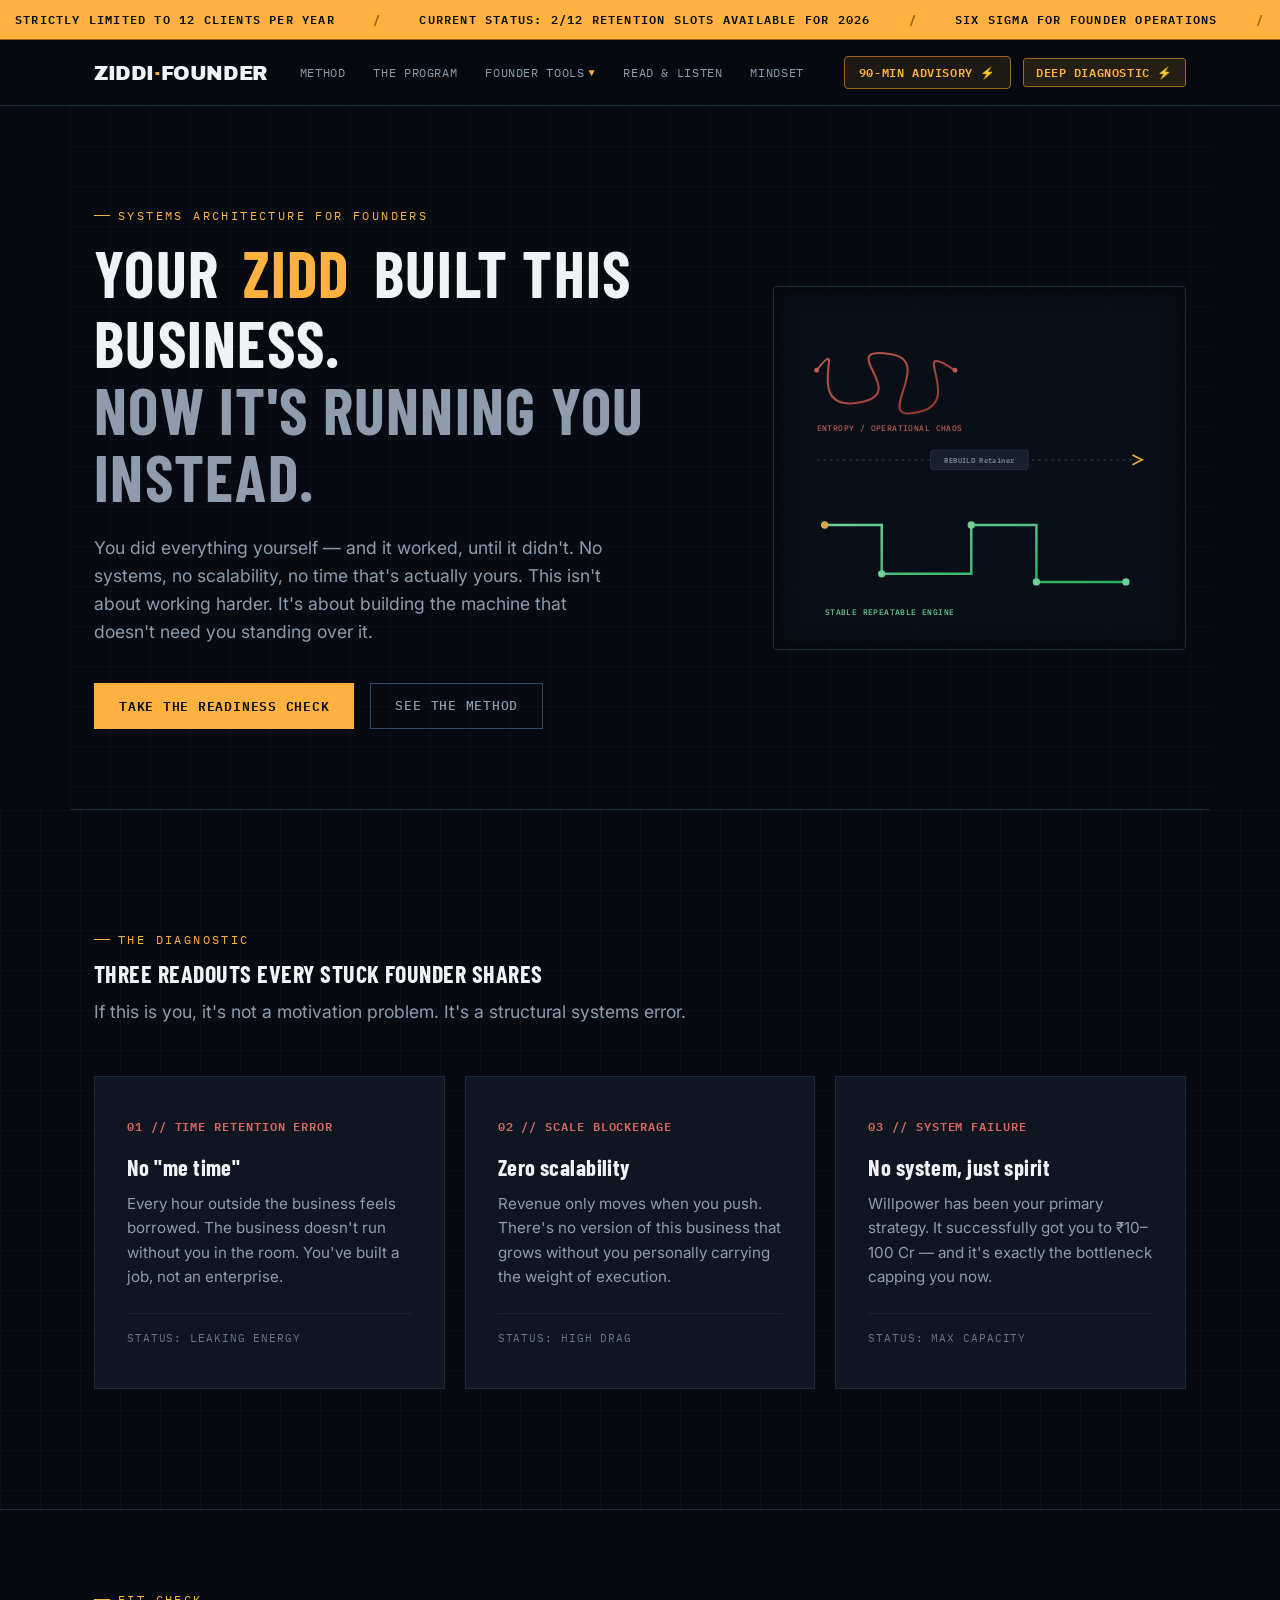
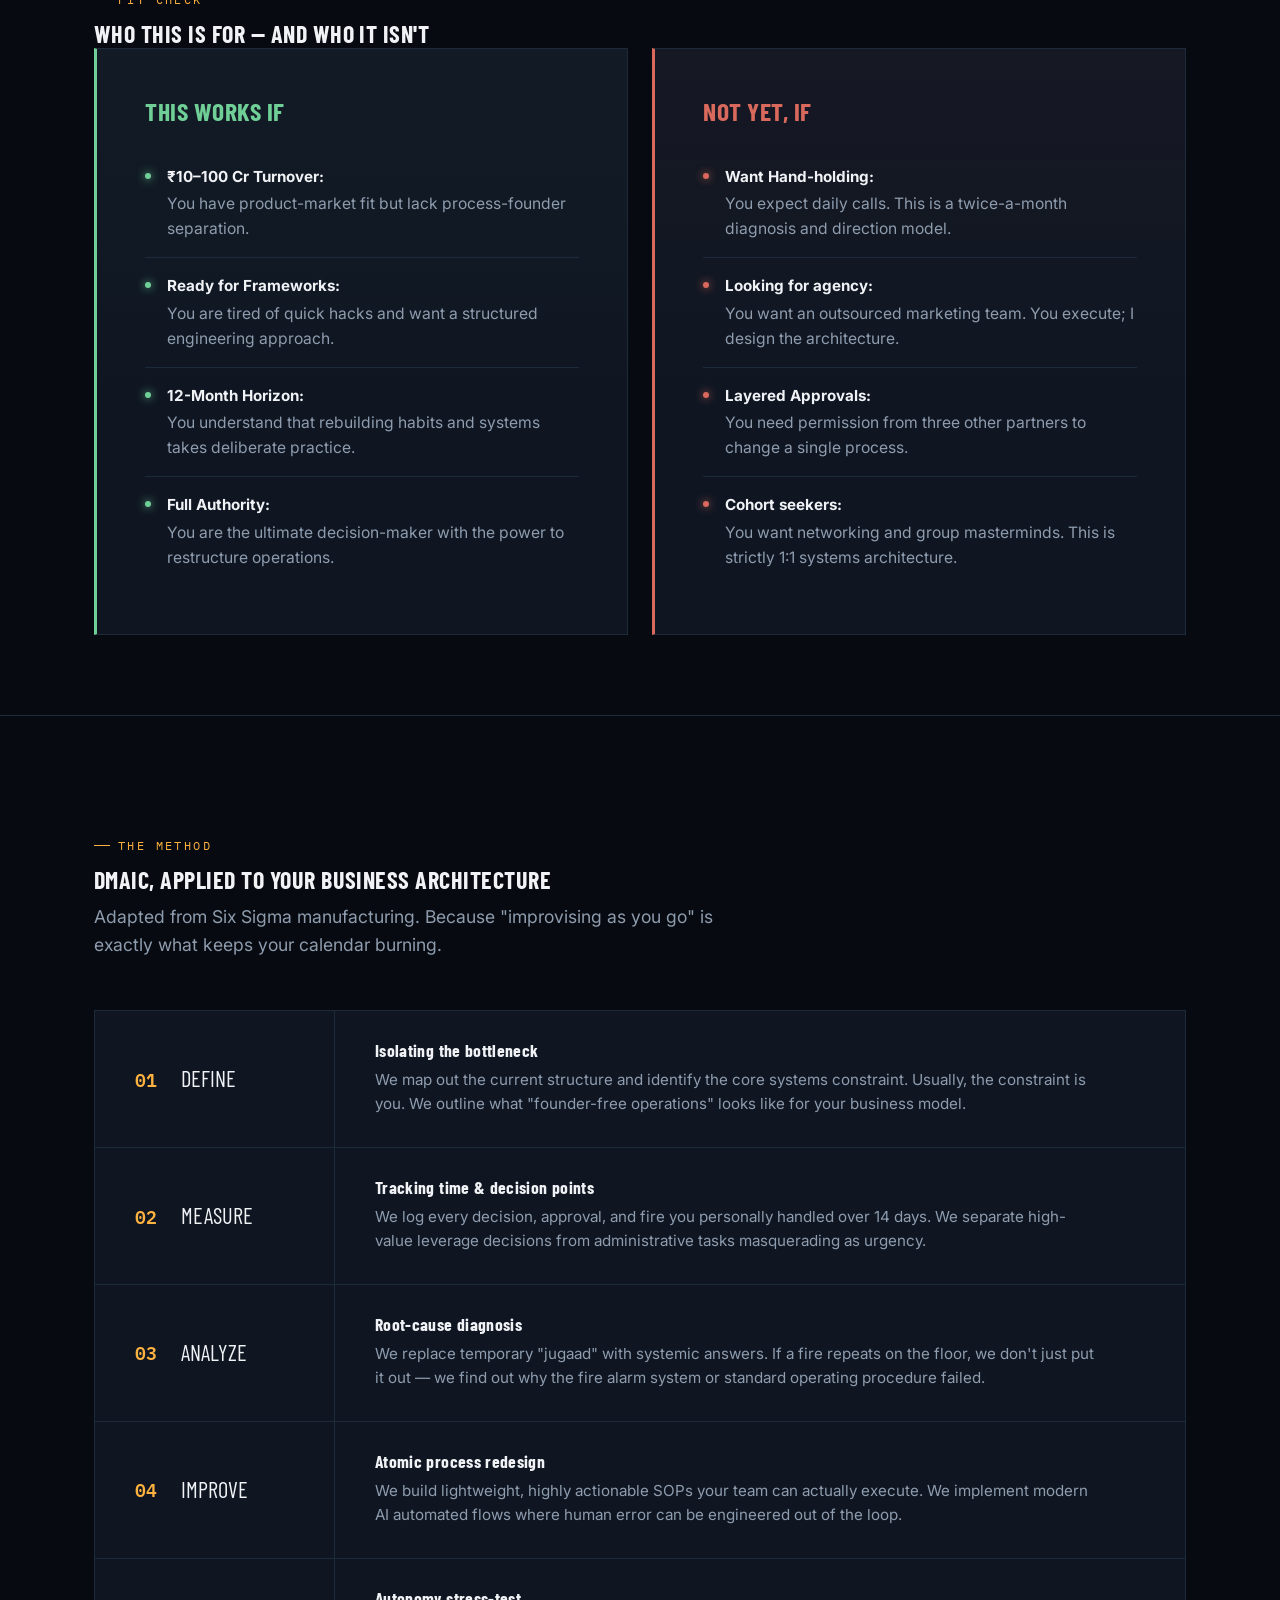
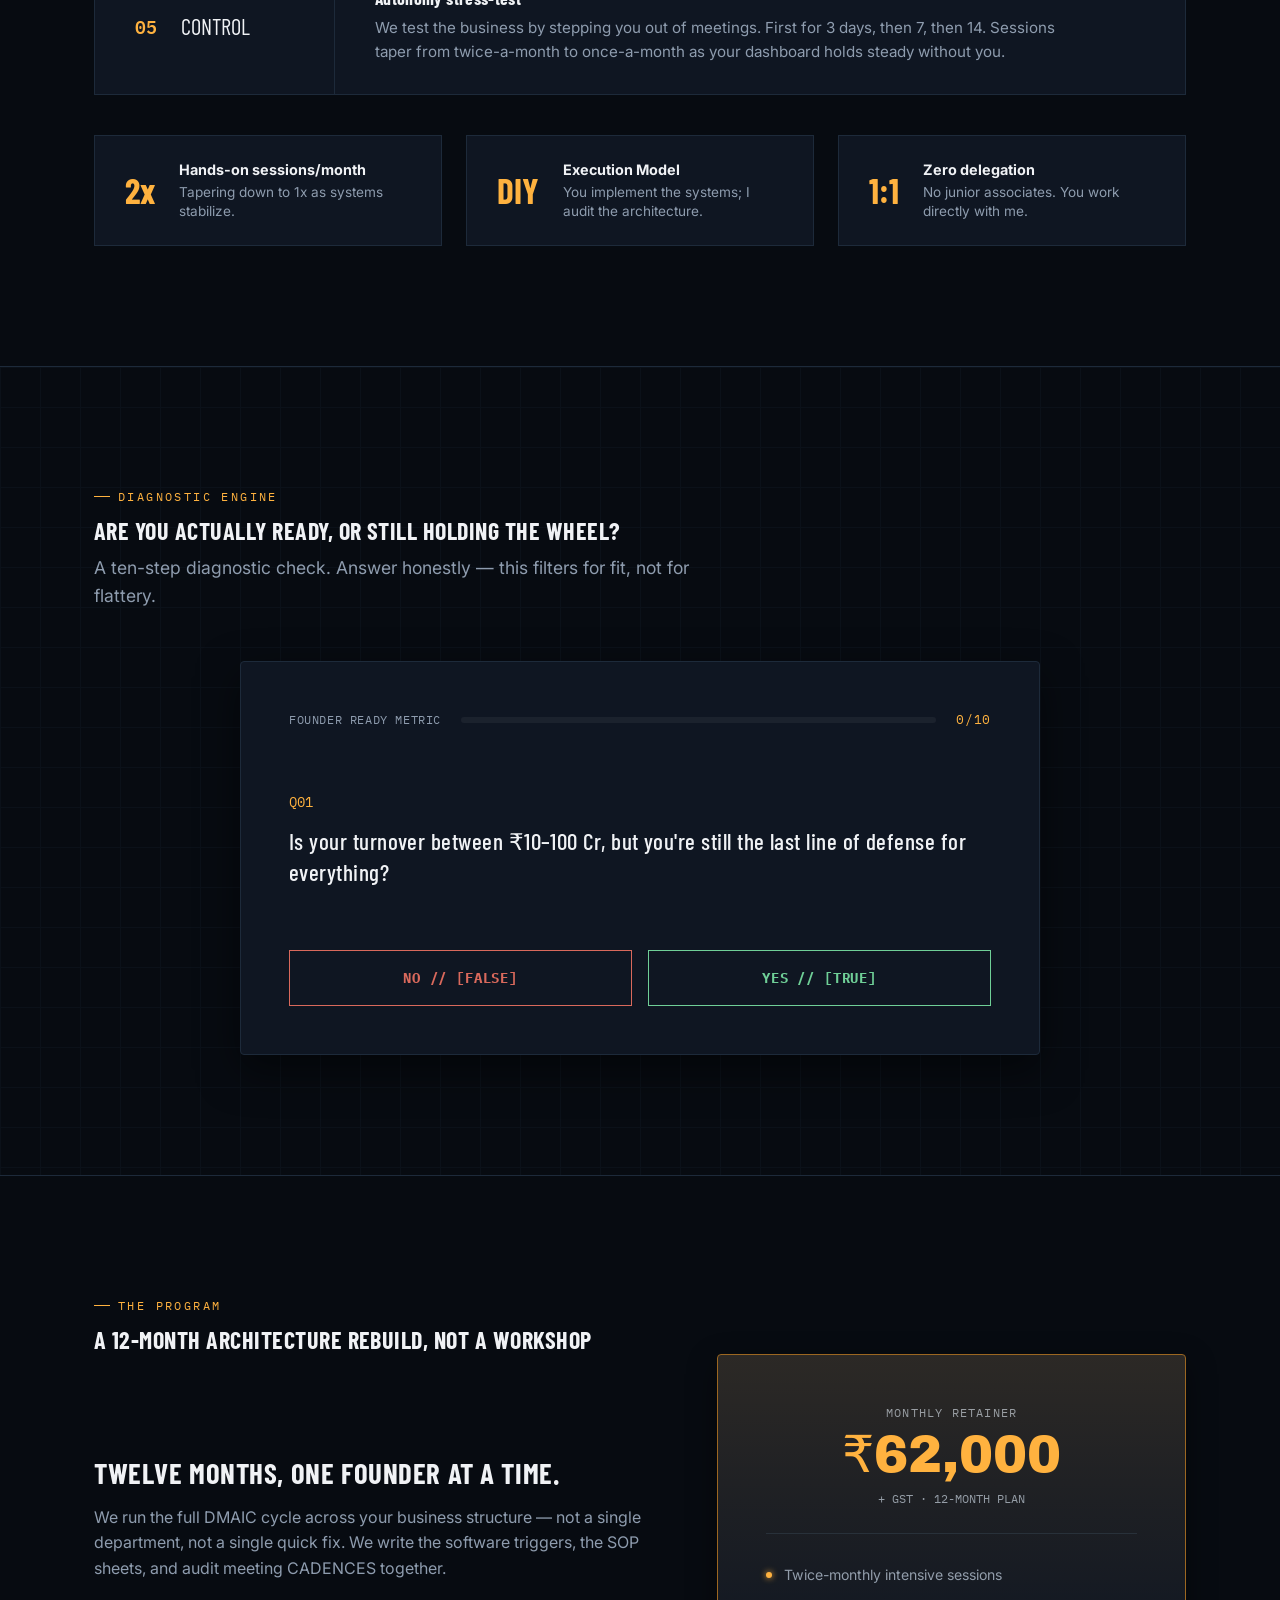
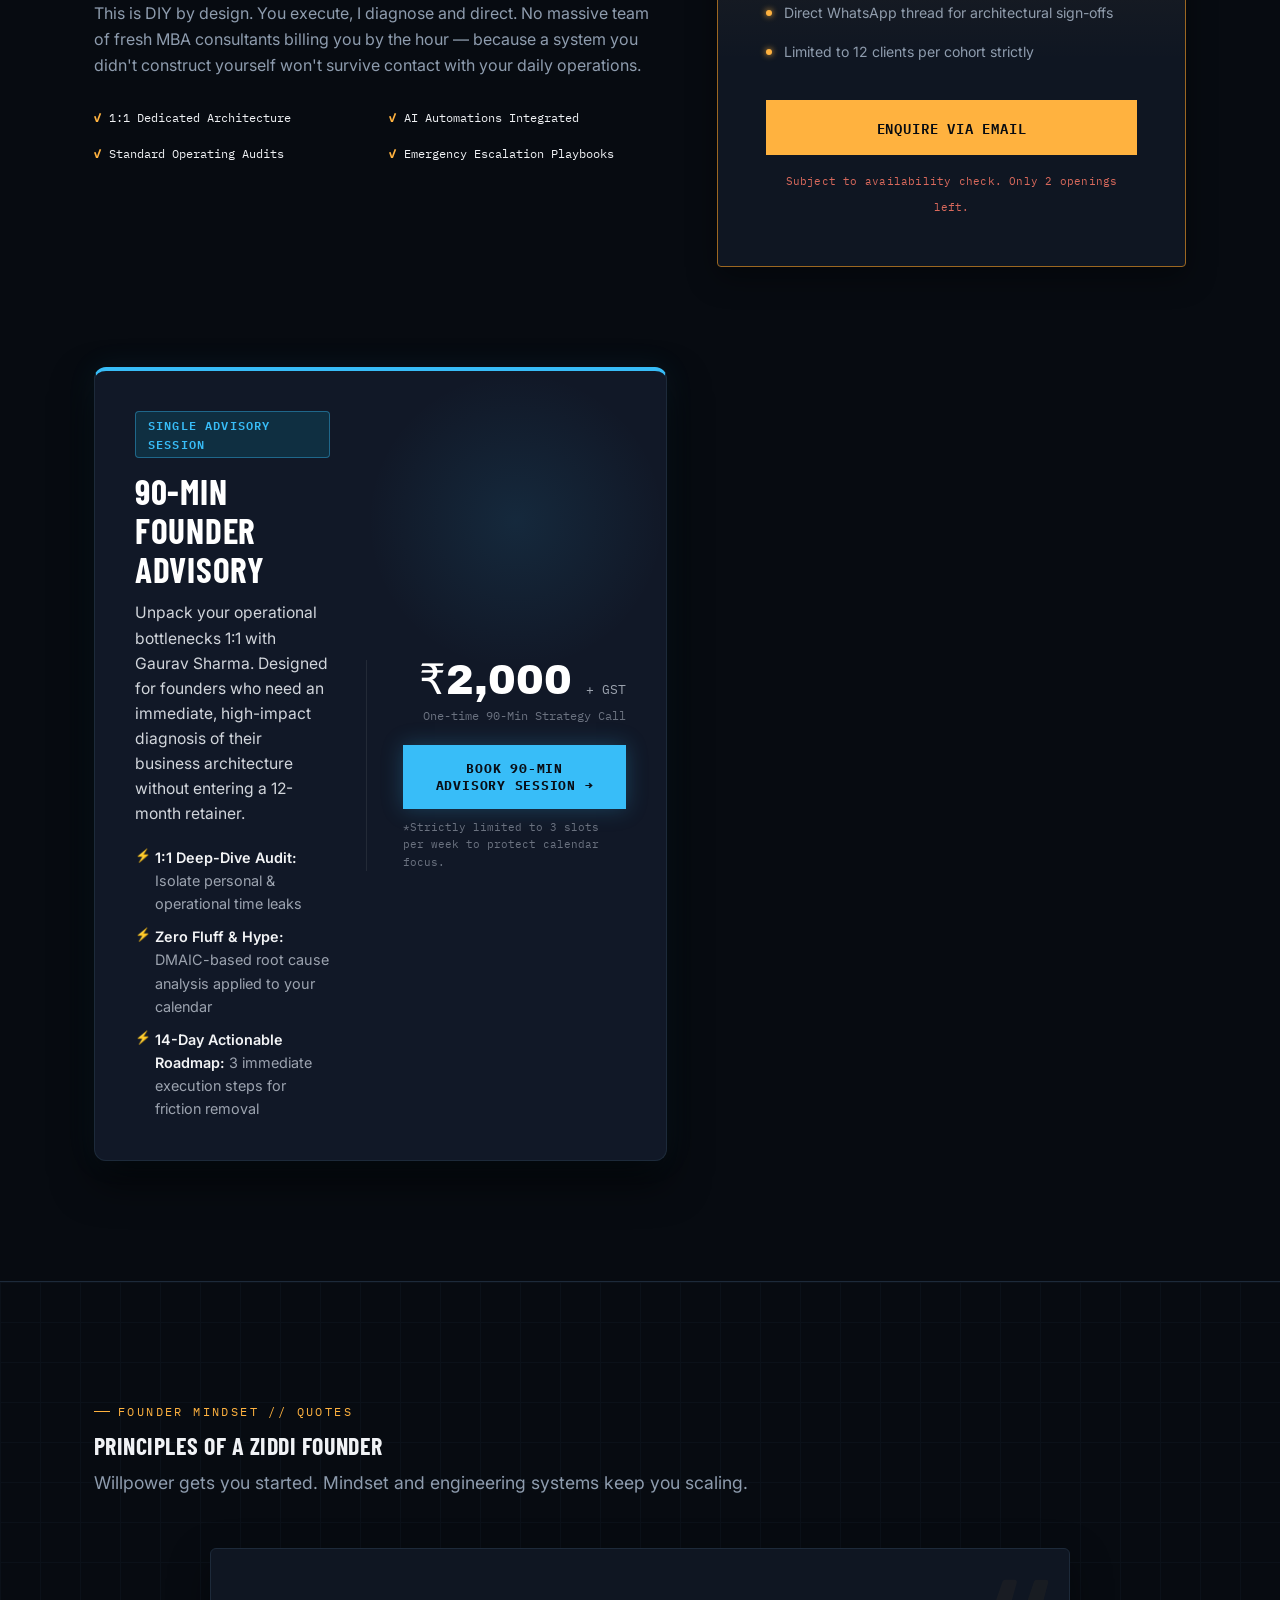
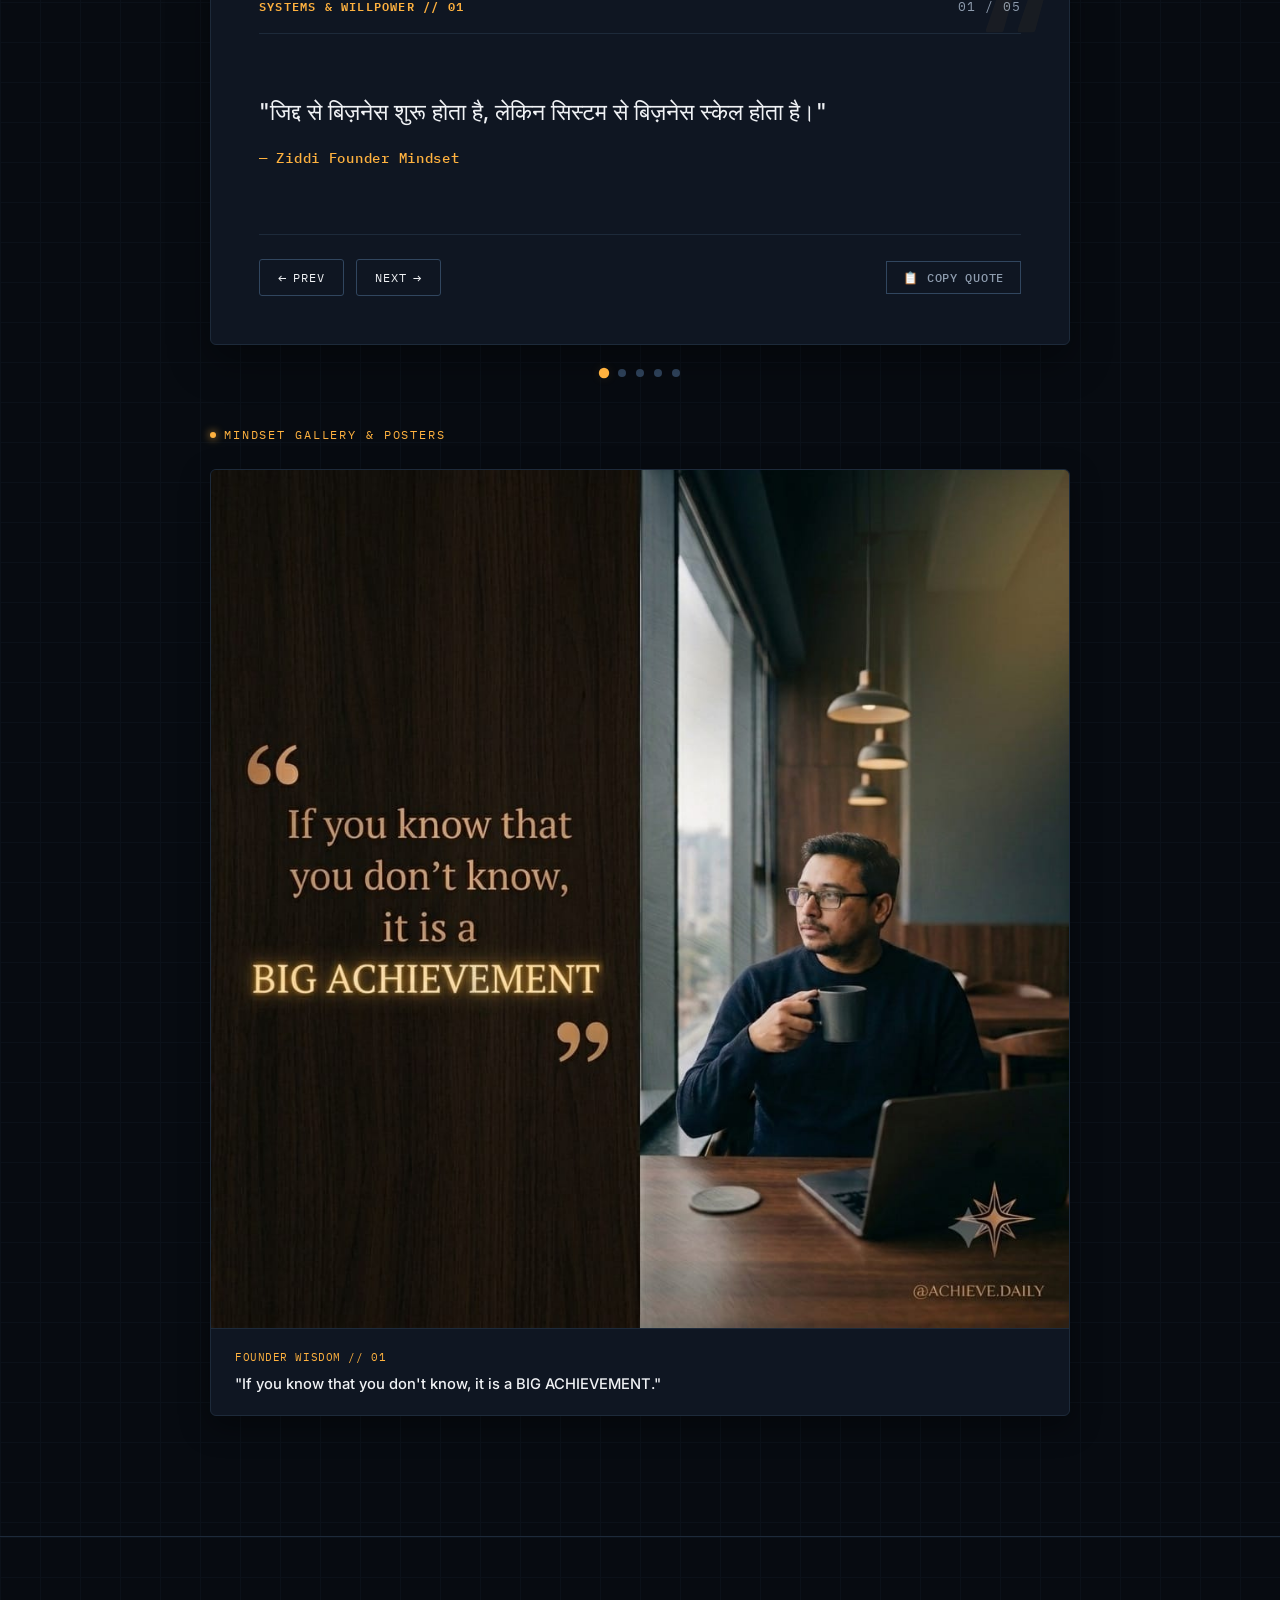
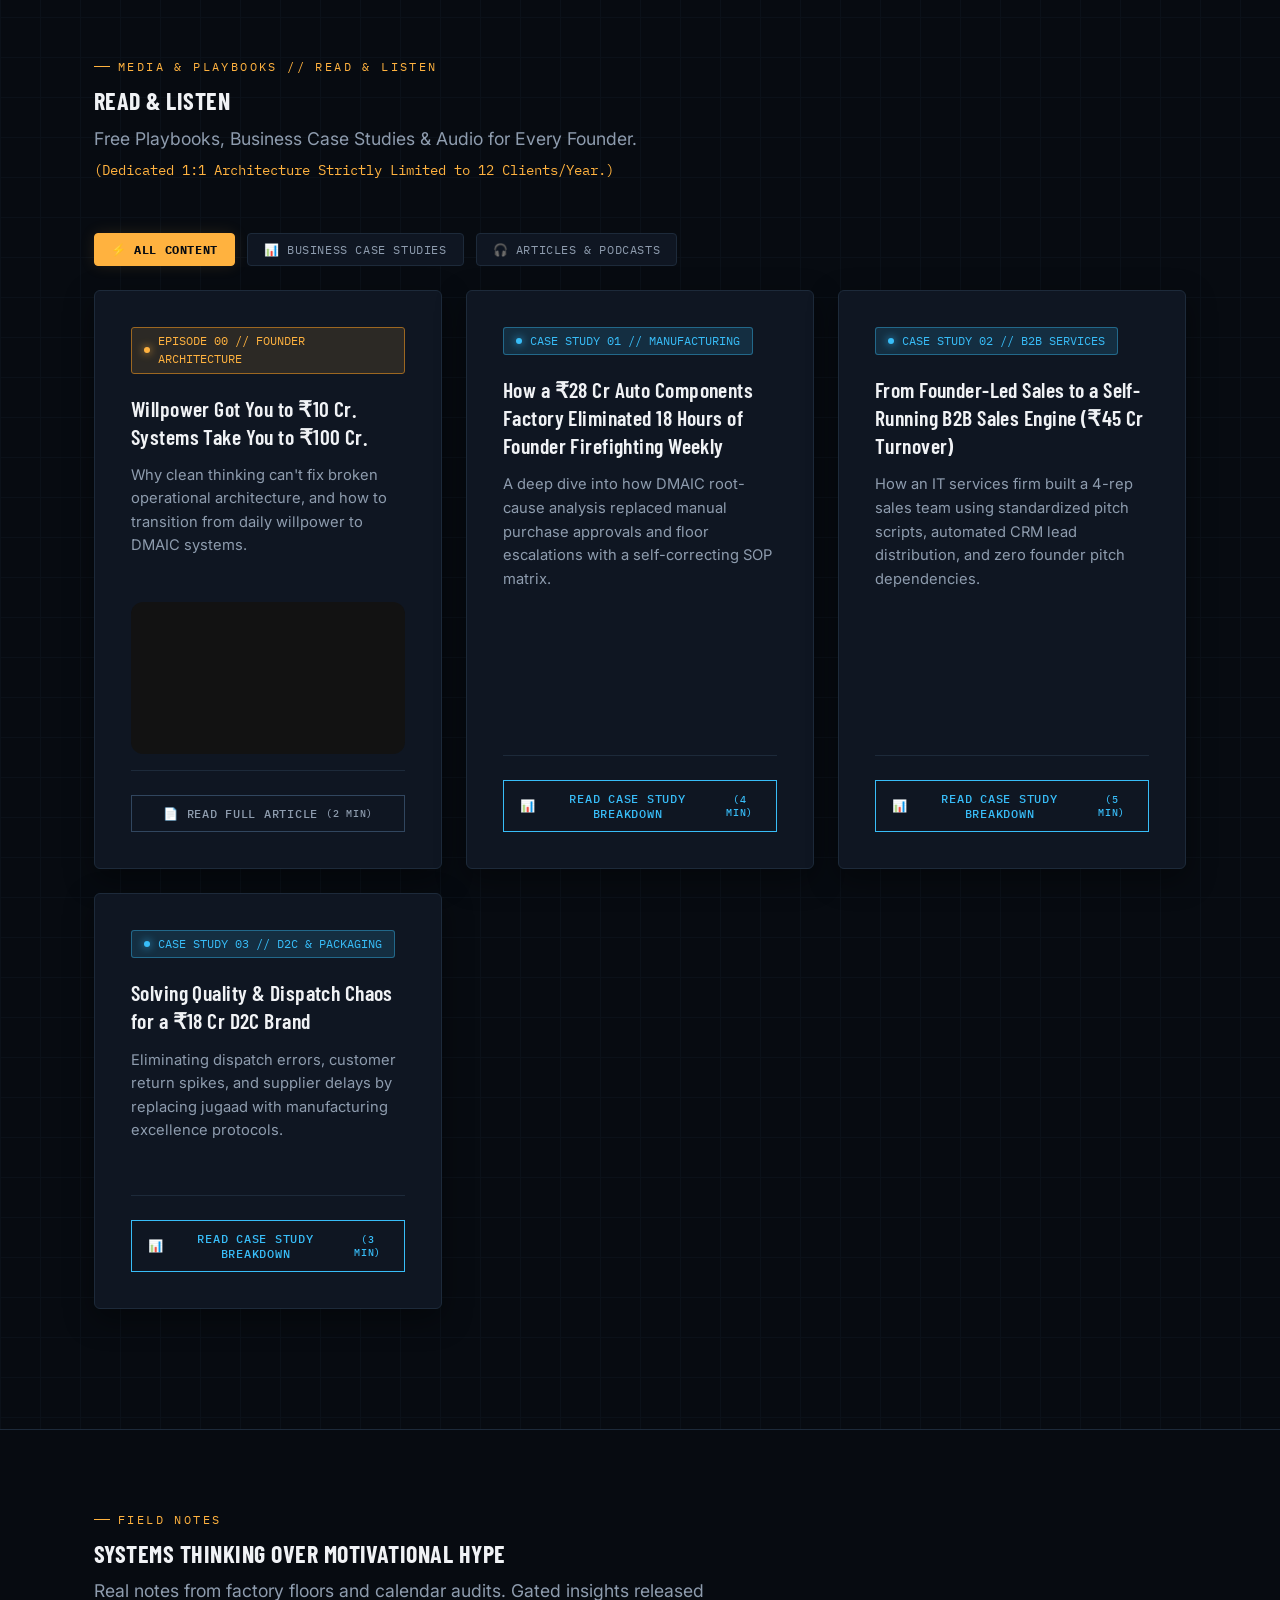
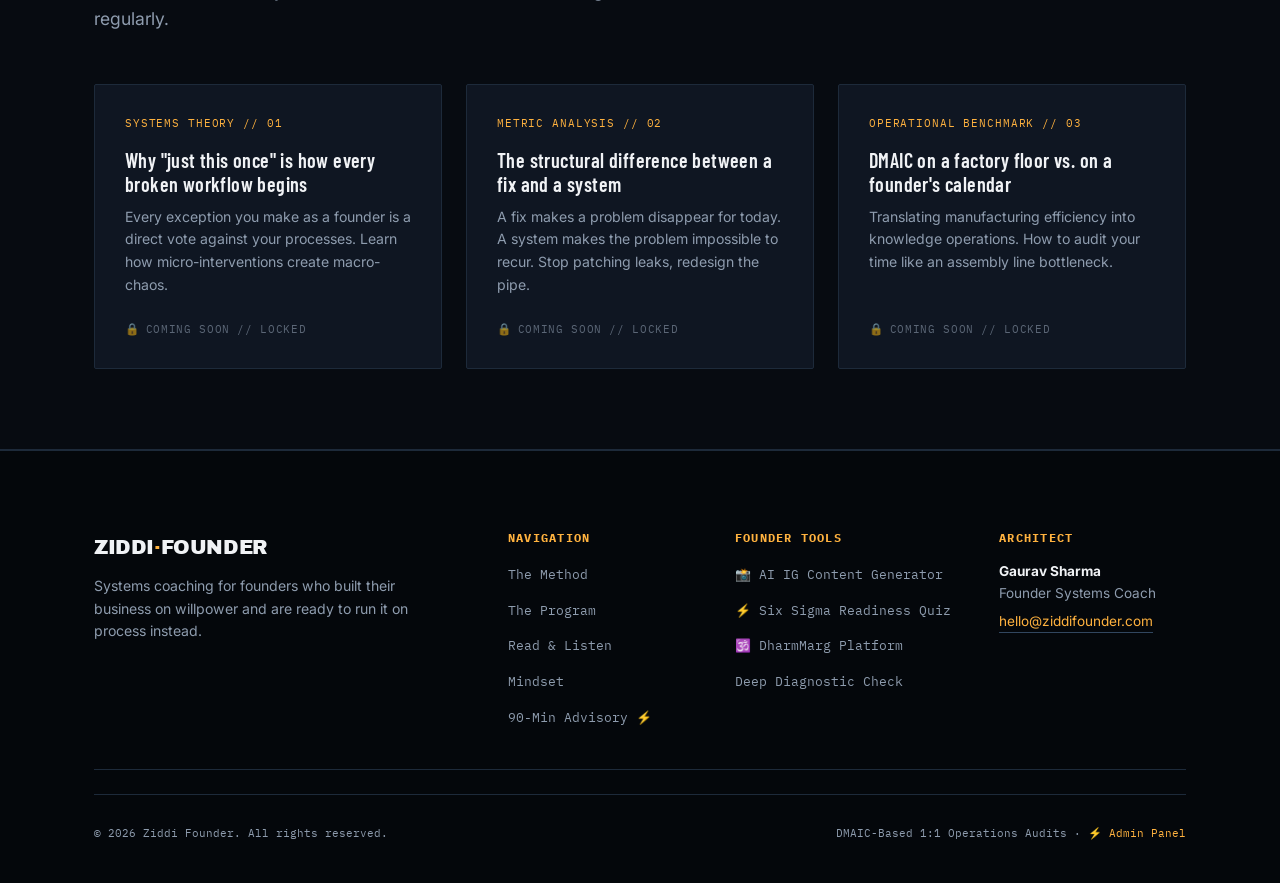
==== index.html @ c8299300 "Remove tools section from home body and build multi-column Important Links section in footer" ====
<!DOCTYPE html>
<html lang="en">
<head>
  <meta charset="UTF-8">
  <meta name="viewport" content="width=device-width, initial-scale=1.0">
  <title>Ziddi Founder — Systems for the founder who won't let go</title>
  
  <!-- SEO Meta Tags -->
  <meta name="description" content="1:1 systems coaching for ₹10–100 Cr founders. Replace willpower with structured business processes. Borrowed from Six Sigma & Manufacturing Excellence.">
  <meta name="keywords" content="Ziddi Founder, Systems Coaching, Six Sigma, DMAIC, Business Systems, Process Architecture, Gaurav Sharma">
  <meta name="author" content="Gaurav Sharma">
  
  <!-- Google Fonts -->
  <link rel="preconnect" href="https://fonts.googleapis.com">
  <link rel="preconnect" href="https://fonts.gstatic.com" crossorigin>
  <link href="https://fonts.googleapis.com/css2?family=Archivo+Black&family=Barlow+Condensed:wght@600;700&family=IBM+Plex+Mono:wght@400;500;600&family=Inter:wght@300;400;500;600;700&display=swap" rel="stylesheet">
  
  <!-- CSS Stylesheet -->
  <link rel="stylesheet" href="style.css">
</head>
<body>

  <!-- Exclusivity Ticker / Banner -->
  <div class="exclusivity-banner">
    <div class="banner-track">
      <span>STRICTLY LIMITED TO 12 CLIENTS PER YEAR</span>
      <span class="divider">/</span>
      <span>CURRENT STATUS: 2/12 RETENTION SLOTS AVAILABLE FOR 2026</span>
      <span class="divider">/</span>
      <span>SIX SIGMA FOR FOUNDER OPERATIONS</span>
      <span class="divider">/</span>
      <span>STRICTLY LIMITED TO 12 CLIENTS PER YEAR</span>
      <span class="divider">/</span>
      <span>CURRENT STATUS: 2/12 RETENTION SLOTS AVAILABLE FOR 2026</span>
      <span class="divider">/</span>
    </div>
  </div>

  <!-- Header -->
  <header>
    <div class="nav">
      <a href="#" class="logo" id="logoLink">ZIDDI<span>·</span>FOUNDER</a>
      <div class="nav-mobile-right">
        <button class="mobile-nav-toggle" id="mobileNavToggle" aria-label="Toggle navigation menu" aria-expanded="false">
          <span class="hamburger-bar"></span>
          <span class="hamburger-bar"></span>
          <span class="hamburger-bar"></span>
        </button>
      </div>
      <nav class="nav-links" id="navLinks">
        <a href="#method" id="navMethod">Method</a>
        <a href="#program" id="navProg">The Program</a>
        <div class="nav-dropdown-item">
          <a href="javascript:void(0);" class="dropdown-trigger" id="navTools">Founder Tools <span class="dropdown-arrow">▼</span></a>
          <div class="nav-dropdown-menu">
            <a href="ig-generator/index.html" class="dropdown-link">📸 IG Content Generator</a>
            <a href="six-sigma-quiz/index.html" class="dropdown-link">⚡ Six Sigma Diagnostic</a>
            <a href="spiritual-utility-platform/index.html" class="dropdown-link">🕉️ DharmMarg Platform</a>
          </div>
        </div>
        <a href="#listen" id="navListen">Read & Listen</a>
        <a href="#quotes" id="navQuotes">Mindset</a>
        <div class="nav-cta-group">
          <a href="#advisory" class="nav-advisory-btn" id="navAdvisory">90-Min Advisory ⚡</a>
          <a href="six-sigma-quiz/index.html" class="nav-deep-diag-btn" id="navDeepDiag">Deep Diagnostic ⚡</a>
        </div>
      </nav>
    </div>
  </header>

  <!-- Hero Section -->
  <section class="hero wrap">
    <div class="blueprint-bg"></div>
    <div class="hero-content">
      <div class="eyebrow">SYSTEMS ARCHITECTURE FOR FOUNDERS</div>
      <h1>Your <em>zidd</em> built this business. <br><span class="hero-highlight">Now it's running you instead.</span></h1>
      <p>You did everything yourself — and it worked, until it didn't. No systems, no scalability, no time that's actually yours. This isn't about working harder. It's about building the machine that doesn't need you standing over it.</p>
      <div class="hero-ctas">
        <a href="#quiz" class="btn btn-solid">Take the Readiness Check</a>
        <a href="#method" class="btn btn-ghost">See the Method</a>
      </div>
    </div>
    <div class="hero-visual">
      <div class="tech-grid-wrapper">
        <!-- SVG diagram that transitions from chaos to circuit -->
        <svg viewBox="0 0 480 420" xmlns="http://www.w3.org/2000/svg" aria-hidden="true" class="hero-svg">
          <defs>
            <linearGradient id="amberGlow" x1="0%" y1="0%" x2="100%" y2="100%">
              <stop offset="0%" stop-color="#FFB23F" />
              <stop offset="100%" stop-color="#E8A33D" />
            </linearGradient>
            <linearGradient id="redGlow" x1="0%" y1="0%" x2="100%" y2="100%">
              <stop offset="0%" stop-color="#D9695C" />
              <stop offset="100%" stop-color="#A83E32" />
            </linearGradient>
            <linearGradient id="greenGlow" x1="0%" y1="0%" x2="100%" y2="100%">
              <stop offset="0%" stop-color="#6FCF97" />
              <stop offset="100%" stop-color="#27AE60" />
            </linearGradient>
          </defs>
          
          <!-- Grid Background lines in SVG -->
          <g stroke="#1F2E3E" stroke-width="0.5" opacity="0.3">
            <line x1="0" y1="60" x2="480" y2="60" />
            <line x1="0" y1="120" x2="480" y2="120" />
            <line x1="0" y1="180" x2="480" y2="180" />
            <line x1="0" y1="240" x2="480" y2="240" />
            <line x1="0" y1="300" x2="480" y2="300" />
            <line x1="0" y1="360" x2="480" y2="360" />
            <line x1="80" y1="0" x2="80" y2="420" />
            <line x1="160" y1="0" x2="160" y2="420" />
            <line x1="240" y1="0" x2="240" y2="420" />
            <line x1="320" y1="0" x2="320" y2="420" />
            <line x1="400" y1="0" x2="400" y2="420" />
          </g>

          <!-- Chaos Circuit (Left Side) -->
          <g id="chaos-group" opacity="0.85">
            <path d="M40 90 C 80 40, 20 140, 90 130 C 160 120, 60 60, 130 70 C 190 78, 100 160, 170 140 C 220 126, 150 50, 210 90" 
                  fill="none" stroke="url(#redGlow)" stroke-width="2.5" class="anim-draw-chaos"/>
            <circle cx="40" cy="90" r="3" fill="#D9695C" />
            <circle cx="210" cy="90" r="3" fill="#D9695C" />
            <text x="40" y="165" class="mono text-label text-red" font-size="10" letter-spacing="1">ENTROPY / OPERATIONAL CHAOS</text>
          </g>
          
          <!-- Transition Arrow/Line in the Center -->
          <g id="transition-arrow">
            <line x1="40" y1="200" x2="440" y2="200" stroke="#26333F" stroke-width="1.5" stroke-dasharray="4 4"/>
            <path d="M428 194 L440 200 L428 206" fill="none" stroke="url(#amberGlow)" stroke-width="2" class="arrow-tip"/>
            <rect x="180" y="188" width="120" height="24" rx="4" fill="#161F2B" stroke="#2A3744" stroke-width="1"/>
            <text x="240" y="204" class="mono text-label" font-size="9" text-anchor="middle" fill="#8A97A3">REBUILD Retainer</text>
          </g>

          <!-- Order Circuit (Right / Bottom Side) -->
          <g id="order-group">
            <path d="M50 280 L120 280 L120 340 L230 340 L230 280 L310 280 L310 350 L420 350" 
                  fill="none" stroke="url(#greenGlow)" stroke-width="3" class="anim-draw-circuit" />
            
            <circle cx="50" cy="280" r="4.5" fill="#6FCF97" class="circuit-node node-1"/>
            <circle cx="120" cy="340" r="4.5" fill="#6FCF97" class="circuit-node node-2"/>
            <circle cx="230" cy="280" r="4.5" fill="#6FCF97" class="circuit-node node-3"/>
            <circle cx="310" cy="350" r="4.5" fill="#6FCF97" class="circuit-node node-4"/>
            <circle cx="420" cy="350" r="4.5" fill="#6FCF97" class="circuit-node node-5"/>
            
            <!-- Circuit signals/pulses animating along the line -->
            <circle cx="0" cy="0" r="4" fill="#E8A33D" class="signal-pulse"/>
            
            <text x="50" y="390" class="mono text-label text-green" font-size="10" letter-spacing="1">STABLE REPEATABLE ENGINE</text>
          </g>
        </svg>
      </div>
    </div>
  </section>

  <!-- Diagnostic Section -->
  <section class="section" id="diagnostic">
    <div class="blueprint-bg"></div>
    <div class="wrap relative">
      <div class="eyebrow">The Diagnostic</div>
      <h2>Three readouts every stuck founder shares</h2>
      <p class="section-subtitle">If this is you, it's not a motivation problem. It's a structural systems error.</p>
      
      <div class="grid-3">
        <div class="card reveal-on-scroll">
          <div class="card-glow"></div>
          <span class="readout-tag tag-red">01 // TIME RETENTION ERROR</span>
          <h3>No "me time"</h3>
          <p>Every hour outside the business feels borrowed. The business doesn't run without you in the room. You've built a job, not an enterprise.</p>
          <div class="card-footer-mono">STATUS: LEAKING ENERGY</div>
        </div>
        
        <div class="card reveal-on-scroll">
          <div class="card-glow"></div>
          <span class="readout-tag tag-red">02 // SCALE BLOCKERAGE</span>
          <h3>Zero scalability</h3>
          <p>Revenue only moves when you push. There's no version of this business that grows without you personally carrying the weight of execution.</p>
          <div class="card-footer-mono">STATUS: HIGH DRAG</div>
        </div>
        
        <div class="card reveal-on-scroll">
          <div class="card-glow"></div>
          <span class="readout-tag tag-red">03 // SYSTEM FAILURE</span>
          <h3>No system, just spirit</h3>
          <p>Willpower has been your primary strategy. It successfully got you to ₹10–100 Cr — and it's exactly the bottleneck capping you now.</p>
          <div class="card-footer-mono">STATUS: MAX CAPACITY</div>
        </div>
      </div>
    </div>
  </section>

  <!-- Fit Check Section -->
  <section class="section section-tight" id="fitcheck">
    <div class="wrap">
      <div class="eyebrow">Fit Check</div>
      <h2>Who this is for — and who it isn't</h2>
      
      <div class="split reveal-on-scroll">
        <div class="split-panel for">
          <h3>This works if</h3>
          <ul>
            <li>
              <span class="list-bullet bullet-green"></span>
              <div>
                <strong>₹10–100 Cr Turnover:</strong> You have product-market fit but lack process-founder separation.
              </div>
            </li>
            <li>
              <span class="list-bullet bullet-green"></span>
              <div>
                <strong>Ready for Frameworks:</strong> You are tired of quick hacks and want a structured engineering approach.
              </div>
            </li>
            <li>
              <span class="list-bullet bullet-green"></span>
              <div>
                <strong>12-Month Horizon:</strong> You understand that rebuilding habits and systems takes deliberate practice.
              </div>
            </li>
            <li>
              <span class="list-bullet bullet-green"></span>
              <div>
                <strong>Full Authority:</strong> You are the ultimate decision-maker with the power to restructure operations.
              </div>
            </li>
          </ul>
        </div>
        
        <div class="split-panel not">
          <h3>Not yet, if</h3>
          <ul>
            <li>
              <span class="list-bullet bullet-red"></span>
              <div>
                <strong>Want Hand-holding:</strong> You expect daily calls. This is a twice-a-month diagnosis and direction model.
              </div>
            </li>
            <li>
              <span class="list-bullet bullet-red"></span>
              <div>
                <strong>Looking for agency:</strong> You want an outsourced marketing team. You execute; I design the architecture.
              </div>
            </li>
            <li>
              <span class="list-bullet bullet-red"></span>
              <div>
                <strong>Layered Approvals:</strong> You need permission from three other partners to change a single process.
              </div>
            </li>
            <li>
              <span class="list-bullet bullet-red"></span>
              <div>
                <strong>Cohort seekers:</strong> You want networking and group masterminds. This is strictly 1:1 systems architecture.
              </div>
            </li>
          </ul>
        </div>
      </div>
    </div>
  </section>

  <!-- The Method Section -->
  <section class="section" id="method">
    <div class="wrap">
      <div class="eyebrow">The Method</div>
      <h2>DMAIC, applied to your business architecture</h2>
      <p class="section-subtitle">Adapted from Six Sigma manufacturing. Because "improvising as you go" is exactly what keeps your calendar burning.</p>
      
      <div class="dmaic-timeline reveal-on-scroll">
        
        <div class="dmaic-row">
          <div class="dmaic-header">
            <span class="dmaic-num">01</span>
            <span class="dmaic-tag">Define</span>
          </div>
          <div class="dmaic-content-box">
            <h4>Isolating the bottleneck</h4>
            <p>We map out the current structure and identify the core systems constraint. Usually, the constraint is you. We outline what "founder-free operations" looks like for your business model.</p>
          </div>
        </div>

        <div class="dmaic-row">
          <div class="dmaic-header">
            <span class="dmaic-num">02</span>
            <span class="dmaic-tag">Measure</span>
          </div>
          <div class="dmaic-content-box">
            <h4>Tracking time & decision points</h4>
            <p>We log every decision, approval, and fire you personally handled over 14 days. We separate high-value leverage decisions from administrative tasks masquerading as urgency.</p>
          </div>
        </div>

        <div class="dmaic-row">
          <div class="dmaic-header">
            <span class="dmaic-num">03</span>
            <span class="dmaic-tag">Analyze</span>
          </div>
          <div class="dmaic-content-box">
            <h4>Root-cause diagnosis</h4>
            <p>We replace temporary "jugaad" with systemic answers. If a fire repeats on the floor, we don't just put it out — we find out why the fire alarm system or standard operating procedure failed.</p>
          </div>
        </div>

        <div class="dmaic-row">
          <div class="dmaic-header">
            <span class="dmaic-num">04</span>
            <span class="dmaic-tag">Improve</span>
          </div>
          <div class="dmaic-content-box">
            <h4>Atomic process redesign</h4>
            <p>We build lightweight, highly actionable SOPs your team can actually execute. We implement modern AI automated flows where human error can be engineered out of the loop.</p>
          </div>
        </div>

        <div class="dmaic-row">
          <div class="dmaic-header">
            <span class="dmaic-num">05</span>
            <span class="dmaic-tag">Control</span>
          </div>
          <div class="dmaic-content-box">
            <h4>Autonomy stress-test</h4>
            <p>We test the business by stepping you out of meetings. First for 3 days, then 7, then 14. Sessions taper from twice-a-month to once-a-month as your dashboard holds steady without you.</p>
          </div>
        </div>

      </div>

      <div class="method-summary-grid reveal-on-scroll">
        <div class="summary-metric">
          <div class="metric-num">2x</div>
          <div class="metric-label"><strong>Hands-on sessions/month</strong>Tapering down to 1x as systems stabilize.</div>
        </div>
        <div class="summary-metric">
          <div class="metric-num">DIY</div>
          <div class="metric-label"><strong>Execution Model</strong>You implement the systems; I audit the architecture.</div>
        </div>
        <div class="summary-metric">
          <div class="metric-num">1:1</div>
          <div class="metric-label"><strong>Zero delegation</strong>No junior associates. You work directly with me.</div>
        </div>
      </div>
    </div>
  </section>

  <!-- Interactive Quiz Section -->
  <section class="section" id="quiz">
    <div class="blueprint-bg"></div>
    <div class="wrap relative">
      <div class="eyebrow">Diagnostic Engine</div>
      <h2>Are you actually ready, or still holding the wheel?</h2>
      <p class="section-subtitle">A ten-step diagnostic check. Answer honestly — this filters for fit, not for flattery.</p>
      
      <div class="quiz-container reveal-on-scroll">
        <div class="quiz-card">
          <!-- Quiz Header -->
          <div class="quiz-card-header">
            <span class="mono tracking-label">FOUNDER READY METRIC</span>
            <div class="meter-bar">
              <div class="meter-fill" id="meterFill"></div>
            </div>
            <span class="mono progress-score" id="meterScore">0/10</span>
          </div>

          <!-- Question Cards Container -->
          <div class="question-view-wrapper">
            <div class="question-slide" id="questionSlide">
              <span class="q-index-mono" id="qIndex">Q01</span>
              <h3 class="q-title" id="qText">Is your turnover between ₹10–100 Cr, but you're still the last line of defense for everything?</h3>
            </div>
          </div>

          <!-- Quiz Action Buttons -->
          <div class="quiz-actions" id="quizActions">
            <button class="btn btn-action-no" id="btnNo" data-v="0">NO // [FALSE]</button>
            <button class="btn btn-action-yes" id="btnYes" data-v="1">YES // [TRUE]</button>
          </div>

          <!-- Custom Interactive Results Block -->
          <div class="quiz-result-block" id="quizResult">
            <div class="result-icon-wrapper">
              <div class="result-status-indicator" id="resultIndicator"></div>
            </div>
            <h3 id="resultTitle">Analyzing results...</h3>
            <p id="resultBody">Calculating your structural readiness scores...</p>
            <div class="result-cta-wrapper">
              <a href="#" class="btn btn-solid" id="resultCta">Action Required</a>
            </div>
          </div>
        </div>
      </div>
    </div>
  </section>

  <!-- The Program Section -->
  <section class="section" id="program">
    <div class="wrap">
      <div class="eyebrow">The Program</div>
      <h2>A 12-month architecture rebuild, not a workshop</h2>
      
      <div class="program-wrapper reveal-on-scroll">
        <div class="program-main">
          <h3>Twelve months, one founder at a time.</h3>
          <p>We run the full DMAIC cycle across your business structure — not a single department, not a single quick fix. We write the software triggers, the SOP sheets, and audit meeting CADENCES together.</p>
          <p>This is DIY by design. You execute, I diagnose and direct. No massive team of fresh MBA consultants billing you by the hour — because a system you didn't construct yourself won't survive contact with your daily operations.</p>
          <div class="program-bullets">
            <div class="bullet-item"><span class="check-icon">✓</span> 1:1 Dedicated Architecture</div>
            <div class="bullet-item"><span class="check-icon">✓</span> AI Automations Integrated</div>
            <div class="bullet-item"><span class="check-icon">✓</span> Standard Operating Audits</div>
            <div class="bullet-item"><span class="check-icon">✓</span> Emergency Escalation Playbooks</div>
          </div>
        </div>
        
        <div class="program-pricing">
          <div class="pricing-card-glow"></div>
          <div class="pricing-header">
            <span class="pricing-label">MONTHLY RETAINER</span>
            <div class="price-value">₹62,000</div>
            <span class="price-sub">+ GST · 12-MONTH PLAN</span>
          </div>
          
          <div class="pricing-details">
            <div class="pricing-feature">
              <span class="feature-dot"></span>
              <span>Twice-monthly intensive sessions</span>
            </div>
            <div class="pricing-feature">
              <span class="feature-dot"></span>
              <span>Direct WhatsApp thread for architectural sign-offs</span>
            </div>
            <div class="pricing-feature">
              <span class="feature-dot"></span>
              <span>Limited to 12 clients per cohort strictly</span>
            </div>
          </div>
          
          <div class="pricing-cta-block">
            <a href="mailto:hello@ziddifounder.com?subject=Readiness%20Check%20-%20Program%20Enquiry" class="btn btn-solid btn-full">Enquire via Email</a>
            <span class="price-disclaimer">Subject to availability check. Only 2 openings left.</span>
          </div>
      </div>

      <!-- Ziddi Founder: 90-Min Advisory Component -->
      <div class="advisory-card-wrapper reveal-on-scroll" id="advisory">
        <div class="advisory-card">
          <div class="advisory-glow"></div>
          <div class="advisory-flex">
            <div class="advisory-content-col">
              <span class="advisory-badge">
                Single Advisory Session
              </span>
              <h3 class="advisory-title">90-MIN FOUNDER ADVISORY</h3>
              <p class="advisory-desc">
                Unpack your operational bottlenecks 1:1 with Gaurav Sharma. Designed for founders who need an immediate, high-impact diagnosis of their business architecture without entering a 12-month retainer.
              </p>
              <ul class="advisory-bullets">
                <li><strong class="bullet-highlight">1:1 Deep-Dive Audit:</strong> Isolate personal & operational time leaks</li>
                <li><strong class="bullet-highlight">Zero Fluff & Hype:</strong> DMAIC-based root cause analysis applied to your calendar</li>
                <li><strong class="bullet-highlight">14-Day Actionable Roadmap:</strong> 3 immediate execution steps for friction removal</li>
              </ul>
            </div>
            <div class="advisory-pricing-col">
              <div class="advisory-price-tag">
                ₹2,000 <span class="gst-label">+ GST</span>
              </div>
              <p class="advisory-price-sub">One-time 90-Min Strategy Call</p>
              <button class="btn btn-solid advisory-cta-btn" id="openAdvisoryModalBtn">
                Book 90-Min Advisory Session &rarr;
              </button>
              <span class="advisory-slots-note">*Strictly limited to 3 slots per week to protect calendar focus.</span>
            </div>
          </div>
        </div>
      </div>
    </div>
  </section>

  <!-- Motivational Quotes Section -->
  <section class="section" id="quotes">
    <div class="blueprint-bg"></div>
    <div class="wrap relative">
      <div class="eyebrow">FOUNDER MINDSET // QUOTES</div>
      <h2>Principles of a Ziddi Founder</h2>
      <p class="section-subtitle">Willpower gets you started. Mindset and engineering systems keep you scaling.</p>
      
      <div class="quotes-container reveal-on-scroll">
        <div class="quote-card">
          <div class="quote-watermark">“</div>
          
          <div class="quote-header">
            <span class="quote-tag" id="quoteCategory">SYSTEMS & WILLPOWER // 01</span>
            <div class="quote-counter mono" id="quoteCounter">01 / 05</div>
          </div>
          
          <div class="quote-content-wrapper">
            <blockquote class="quote-text" id="quoteText">
              "जिद्द से बिज़नेस शुरू होता है, लेकिन सिस्टम से बिज़नेस स्केल होता है।"
            </blockquote>
            <div class="quote-author" id="quoteAuthor">— Ziddi Founder Mindset</div>
          </div>
          
          <div class="quote-footer">
            <div class="quote-nav-controls">
              <button class="quote-btn" id="prevQuoteBtn" aria-label="Previous Quote">
                <span class="btn-arrow">←</span> PREV
              </button>
              <button class="quote-btn" id="nextQuoteBtn" aria-label="Next Quote">
                NEXT <span class="btn-arrow">→</span>
              </button>
            </div>
            
            <div class="quote-actions">
              <button class="btn btn-ghost btn-copy-quote" id="copyQuoteBtn">
                <span class="copy-icon">📋</span> Copy Quote
              </button>
              <span class="copy-toast" id="copyToast">Copied to clipboard!</span>
            </div>
          </div>
        </div>
        <div class="quote-dots" id="quoteDots">
          <span class="dot active" data-index="0"></span>
          <span class="dot" data-index="1"></span>
          <span class="dot" data-index="2"></span>
          <span class="dot" data-index="3"></span>
          <span class="dot" data-index="4"></span>
        </div>

        <!-- Founder Mindset Posters Grid -->
        <div class="quotes-gallery-wrapper reveal-on-scroll" style="margin-top: 48px;">
          <div class="gallery-grid-title">
            <span class="pulse-dot"></span> MINDSET GALLERY & POSTERS
          </div>
          <div class="quotes-gallery-grid">
            <div class="gallery-card">
              <div class="gallery-img-wrapper">
                <img src="images/quote-achievement.jpg" alt="If you know that you don't know, it is a BIG ACHIEVEMENT" class="gallery-img" loading="lazy">
              </div>
              <div class="gallery-card-body">
                <span class="gallery-card-tag">FOUNDER WISDOM // 01</span>
                <p class="gallery-card-quote">"If you know that you don't know, it is a BIG ACHIEVEMENT."</p>
              </div>
            </div>
          </div>
        </div>
      </div>
    </div>
  </section>

  <!-- Read & Listen Section -->
  <section class="section" id="listen">
    <div class="blueprint-bg"></div>
    <div class="wrap relative">
      <div class="eyebrow">MEDIA & PLAYBOOKS // READ & LISTEN</div>
      <h2>Read & Listen</h2>
      <p class="section-subtitle">Free Playbooks, Business Case Studies & Audio for Every Founder. <br><span style="color: var(--accent-amber); font-size: 0.88rem; font-family: var(--font-mono); display: inline-block; margin-top: 6px;">(Dedicated 1:1 Architecture Strictly Limited to 12 Clients/Year.)</span></p>
      
      <!-- Filter Bar -->
      <div class="media-filter-bar" id="mediaFilterBar">
        <button class="filter-btn active" data-filter="all">⚡ ALL CONTENT</button>
        <button class="filter-btn" data-filter="casestudy">📊 BUSINESS CASE STUDIES</button>
        <button class="filter-btn" data-filter="episode">🎧 ARTICLES & PODCASTS</button>
      </div>

      <div class="read-listen-grid" id="episodesGrid">
        <!-- Dynamically loaded from episodes.json -->
      </div>
    </div>
  </section>

  <!-- Article Reader Modal -->
  <div class="article-modal-overlay" id="articleModalOverlay">
    <div class="article-modal-card">
      <div class="article-modal-header">
        <span class="media-card-badge" id="modalTag"><span class="pulse-dot"></span> EPISODE 00</span>
        <button class="article-modal-close" id="closeArticleModalBtn" aria-label="Close Reader">✕</button>
      </div>
      <h2 class="article-modal-title" id="modalTitle">Article Title</h2>
      <div class="article-modal-meta">
        <span>⏱️ <span id="modalReadTime">2 min</span> read</span> · 
        <a href="#" id="modalSpotifyLink" target="_blank" rel="noopener" style="color: #1DB954; text-decoration: none;">🎧 Listen on Spotify</a>
      </div>
      <div class="article-modal-body" id="modalBody">
        <!-- Article HTML content -->
      </div>
      <div class="article-modal-footer">
        <button class="btn btn-solid" id="modalCloseFooterBtn">Close Reader</button>
      </div>
    </div>
  </div>



  <!-- Field Notes Section -->
  <section class="section section-tight" id="notes">
    <div class="wrap">
      <div class="eyebrow">Field Notes</div>
      <h2>Systems thinking over motivational hype</h2>
      <p class="section-subtitle">Real notes from factory floors and calendar audits. Gated insights released regularly.</p>
      
      <div class="notes-grid">
        <div class="note-card reveal-on-scroll">
          <span class="note-tag">SYSTEMS THEORY // 01</span>
          <h4>Why "just this once" is how every broken workflow begins</h4>
          <p class="note-snippet">Every exception you make as a founder is a direct vote against your processes. Learn how micro-interventions create macro-chaos.</p>
          <span class="note-status-locked">COMING SOON // LOCKED</span>
        </div>
        
        <div class="note-card reveal-on-scroll">
          <span class="note-tag">METRIC ANALYSIS // 02</span>
          <h4>The structural difference between a fix and a system</h4>
          <p class="note-snippet">A fix makes a problem disappear for today. A system makes the problem impossible to recur. Stop patching leaks, redesign the pipe.</p>
          <span class="note-status-locked">COMING SOON // LOCKED</span>
        </div>
        
        <div class="note-card reveal-on-scroll">
          <span class="note-tag">OPERATIONAL BENCHMARK // 03</span>
          <h4>DMAIC on a factory floor vs. on a founder's calendar</h4>
          <p class="note-snippet">Translating manufacturing efficiency into knowledge operations. How to audit your time like an assembly line bottleneck.</p>
          <span class="note-status-locked">COMING SOON // LOCKED</span>
        </div>
      </div>
    </div>
  </section>

  <!-- Footer -->
  <footer>
    <div class="wrap">
      <div class="footer-grid">
        <!-- Col 1: Brand & Tagline -->
        <div class="footer-col footer-brand">
          <div class="logo" style="margin-bottom: 12px;">ZIDDI<span>·</span>FOUNDER</div>
          <p class="footer-tag" style="font-size: 0.88rem; color: var(--text-muted); line-height: 1.6; max-width: 320px;">Systems coaching for founders who built their business on willpower and are ready to run it on process instead.</p>
        </div>

        <!-- Col 2: Navigation Links -->
        <div class="footer-col">
          <h4>NAVIGATION</h4>
          <ul>
            <li><a href="#method">The Method</a></li>
            <li><a href="#program">The Program</a></li>
            <li><a href="#listen">Read & Listen</a></li>
            <li><a href="#quotes">Mindset</a></li>
            <li><a href="#advisory">90-Min Advisory ⚡</a></li>
          </ul>
        </div>

        <!-- Col 3: Free Founder Tools (Header Links) -->
        <div class="footer-col">
          <h4>FOUNDER TOOLS</h4>
          <ul>
            <li><a href="ig-generator/index.html">📸 AI IG Content Generator</a></li>
            <li><a href="six-sigma-quiz/index.html">⚡ Six Sigma Readiness Quiz</a></li>
            <li><a href="spiritual-utility-platform/index.html">🕉️ DharmMarg Platform</a></li>
            <li><a href="six-sigma-quiz/index.html">Deep Diagnostic Check</a></li>
          </ul>
        </div>

        <!-- Col 4: Architect / Contact -->
        <div class="footer-col">
          <h4>ARCHITECT</h4>
          <p style="font-size: 0.85rem; color: var(--text-muted); line-height: 1.6;">
            <strong style="color: var(--text-main);">Gaurav Sharma</strong><br>
            Founder Systems Coach<br>
            <a href="mailto:hello@ziddifounder.com" class="footer-email" style="color: var(--accent-amber); text-decoration: none; display: inline-block; margin-top: 6px;">hello@ziddifounder.com</a>
          </p>
        </div>
      </div>

      <div class="footer-bottom" style="margin-top: 24px;">
        <span>© 2026 Ziddi Founder. All rights reserved.</span>
        <span>DMAIC-Based 1:1 Operations Audits · <a href="admin.html" style="color: var(--accent-amber); text-decoration: none;">⚡ Admin Panel</a></span>
      </div>
    </div>
  </footer>

  <!-- 90-Min Founder Advisory Pre-Qualification & Booking Modal -->
  <div class="advisory-modal-overlay" id="advisoryModalOverlay">
    <div class="advisory-modal-card">
      <div class="advisory-modal-header">
        <span class="advisory-badge" style="margin-bottom: 0;">⚡ PRE-QUALIFICATION FORM</span>
        <button class="advisory-modal-close" id="closeAdvisoryModalBtn" aria-label="Close Modal">✕</button>
      </div>
      <h3 class="advisory-modal-title">90-MIN FOUNDER ADVISORY SESSION</h3>
      <p class="advisory-modal-sub">
        Please complete this 60-second diagnostic pre-qualification before proceeding to payment.
      </p>

      <form id="advisoryBookingForm">
        <div class="advisory-form-grid">
          <div class="form-field">
            <label for="advFullName">FULL NAME *</label>
            <input type="text" id="advFullName" placeholder="e.g. Rahul Verma" required>
          </div>
          
          <div class="form-field">
            <label for="advPhone">PHONE NUMBER (WHATSAPP) *</label>
            <input type="tel" id="advPhone" placeholder="+91 98765 43210" required>
          </div>
        </div>

        <div class="form-field">
          <label for="advEmail">EMAIL ADDRESS *</label>
          <input type="email" id="advEmail" placeholder="founder@company.com" required>
        </div>

        <div class="form-field">
          <label for="advTurnover">COMPANY TURNOVER RANGE *</label>
          <select id="advTurnover" required>
            <option value="" disabled selected>Select turnover range...</option>
            <option value="< ₹5 Cr">&lt; ₹5 Cr</option>
            <option value="₹5–10 Cr">₹5–10 Cr</option>
            <option value="₹10–100 Cr">₹10–100 Cr</option>
          </select>
        </div>

        <div class="form-field">
          <label for="advBottleneck">WHAT IS THE #1 OPERATIONAL FIRE / BOTTLENECK YOU WANT TO DISCUSS? *</label>
          <textarea id="advBottleneck" placeholder="Describe the main process failure, time leak, or dependency issue in your operations..." required style="min-height: 80px;"></textarea>
        </div>

        <div class="advisory-form-pricing">
          <div>
            <div class="modal-price">₹2,000 <small>+ GST</small></div>
            <div class="modal-price-sub">One-time 90-Min Strategy Session with Gaurav Sharma</div>
          </div>
          <button type="submit" class="btn btn-solid advisory-submit-btn">
            Proceed to Payment &rarr;
          </button>
        </div>
        
        <p class="form-security-note">🔒 Payments handled securely via Razorpay. Post-payment auto-redirects to instant calendar booking.</p>
      </form>
    </div>
  </div>

  <!-- JS Script -->
  <script src="main.js"></script>
</body>
</html>
---- style.css ----
/* ZIDDI FOUNDER - PREMIUM CSS DESIGN SYSTEM */

:root {
  /* Color System */
  --bg-ink: #070B11;
  --panel-bg: #0F1622;
  --panel-bg-hover: #151F2F;
  --grid-line: #172433;
  --accent-amber: #FFB23F;
  --accent-amber-dim: #9C6721;
  --accent-amber-glow: rgba(255, 178, 63, 0.12);
  --accent-green: #6FCF97;
  --accent-green-glow: rgba(111, 207, 151, 0.12);
  --accent-red: #D9695C;
  --accent-red-glow: rgba(217, 105, 92, 0.12);
  --text-main: #F0F2F5;
  --text-muted: #8E9CAE;
  --border-dim: #1D2A3A;
  --border-bright: #31465F;
  
  /* Fonts */
  --font-logo: 'Archivo Black', sans-serif;
  --font-heading: 'Barlow Condensed', sans-serif;
  --font-mono: 'IBM Plex Mono', monospace;
  --font-body: 'Inter', sans-serif;
}

/* Base Styles */
* {
  box-sizing: border-box;
  margin: 0;
  padding: 0;
}

html {
  scroll-behavior: smooth;
  background-color: var(--bg-ink);
  color: var(--text-main);
  font-family: var(--font-body);
  line-height: 1.6;
}

body {
  overflow-x: hidden;
}

/* Typography */
h1, h2, h3, h4 {
  font-family: var(--font-heading);
  text-transform: uppercase;
  font-weight: 700;
  letter-spacing: 0.02em;
  line-height: 1.1;
}

p {
  font-size: 1rem;
  color: var(--text-muted);
}

em, .hero h1 em {
  font-style: normal;
  color: var(--accent-amber);
  display: inline-block;
  padding: 2px 10px;
  border-radius: 6px;
  transition: all 0.3s cubic-bezier(0.25, 0.46, 0.45, 0.94);
  cursor: pointer;
}

em:hover, .hero h1 em:hover {
  background-color: var(--accent-amber) !important;
  color: var(--bg-ink) !important;
  box-shadow: 0 0 25px rgba(255, 178, 63, 0.6);
  transform: translateY(-2px) scale(1.03);
}

.mono {
  font-family: var(--font-mono);
  letter-spacing: 0.05em;
}

/* Layout Utilities */
.wrap {
  max-width: 1140px;
  margin: 0 auto;
  padding: 0 24px;
}

.relative {
  position: relative;
}

.section {
  padding: 120px 0;
  border-bottom: 1px solid var(--border-dim);
  position: relative;
}

.section-tight {
  padding: 80px 0;
  border-bottom: 1px solid var(--border-dim);
}

.section-subtitle {
  color: var(--text-muted);
  max-width: 60ch;
  font-size: 1.1rem;
  margin-top: 10px;
  margin-bottom: 50px;
}

/* Blueprint Grid Backdrop */
.blueprint-bg {
  position: absolute;
  inset: 0;
  background-image: 
    linear-gradient(var(--grid-line) 1px, transparent 1px),
    linear-gradient(90deg, var(--grid-line) 1px, transparent 1px);
  background-size: 40px 40px;
  opacity: 0.25;
  pointer-events: none;
  z-index: 0;
}

/* Exclusivity Ticker / Banner */
.exclusivity-banner {
  background: var(--accent-amber);
  color: var(--bg-ink);
  overflow: hidden;
  white-space: nowrap;
  padding: 10px 0;
  border-bottom: 1px solid var(--accent-amber-dim);
  font-family: var(--font-mono);
  font-size: 0.75rem;
  font-weight: 600;
  letter-spacing: 0.1em;
  z-index: 100;
  position: relative;
}

.banner-track {
  display: inline-block;
  animation: ticker 35s linear infinite;
}

.banner-track span {
  display: inline-block;
  padding: 0 15px;
}

.banner-track .divider {
  color: var(--accent-amber-dim);
  font-weight: bold;
}

@keyframes ticker {
  0% { transform: translate3d(0, 0, 0); }
  100% { transform: translate3d(-50%, 0, 0); }
}

/* Header & Navigation */
header {
  position: sticky;
  top: 0;
  z-index: 99;
  background: rgba(7, 11, 17, 0.85);
  backdrop-filter: blur(8px);
  -webkit-backdrop-filter: blur(8px);
  border-bottom: 1px solid var(--border-dim);
}

.nav {
  max-width: 1140px;
  margin: 0 auto;
  padding: 16px 24px;
  display: flex;
  align-items: center;
  justify-content: space-between;
}

.logo {
  font-family: var(--font-logo);
  font-size: 1.25rem;
  color: var(--text-main);
  text-decoration: none;
  letter-spacing: -0.02em;
  transition: opacity 0.2s;
}

.logo span {
  color: var(--accent-amber);
}

.logo:hover {
  opacity: 0.9;
}

.nav-links {
  display: flex;
  align-items: center;
  gap: 28px;
}

.nav-links a {
  font-family: var(--font-mono);
  font-size: 0.78rem;
  color: var(--text-muted);
  text-decoration: none;
  letter-spacing: 0.05em;
  text-transform: uppercase;
  transition: color 0.2s, transform 0.2s;
  padding: 6px 0;
  position: relative;
}

.nav-links a::after {
  content: '';
  position: absolute;
  bottom: 0;
  left: 0;
  width: 0;
  height: 1px;
  background: var(--accent-amber);
  transition: width 0.2s ease;
}

.nav-links a:hover {
  color: var(--text-main);
}

.nav-links a:hover::after {
  width: 100%;
}

/* Nav CTA Group (Action Buttons) */
.nav-cta-group {
  display: flex;
  align-items: center;
  gap: 12px;
  margin-left: 12px;
}

.nav-advisory-btn,
.nav-deep-diag-btn {
  font-family: var(--font-mono);
  font-size: 0.74rem !important;
  font-weight: 600;
  padding: 6px 14px !important;
  border-radius: 4px;
  text-decoration: none;
  transition: all 0.2s ease;
}

.nav-advisory-btn::after,
.nav-deep-diag-btn::after {
  display: none !important;
}

.nav-advisory-btn {
  background: rgba(232, 163, 61, 0.1);
  color: var(--accent-amber) !important;
  border: 1px solid var(--accent-amber-dim);
}

.nav-advisory-btn:hover {
  background: var(--accent-amber);
  color: var(--bg-ink) !important;
  box-shadow: 0 0 12px var(--accent-amber-glow);
}

.nav-deep-diag-btn {
  background: rgba(56, 189, 248, 0.1);
  color: #38BDF8 !important;
  border: 1px solid rgba(56, 189, 248, 0.4);
}

.nav-deep-diag-btn:hover {
  background: #38BDF8;
  color: var(--bg-ink) !important;
  box-shadow: 0 0 12px rgba(56, 189, 248, 0.4);
}

/* Navigation Hover Dropdown */
.nav-dropdown-item {
  position: relative;
  display: inline-block;
}

.dropdown-trigger {
  display: inline-flex !important;
  align-items: center;
  gap: 4px;
}

.dropdown-arrow {
  font-size: 0.65rem;
  color: var(--accent-amber);
  transition: transform 0.2s ease;
}

.nav-dropdown-item:hover .dropdown-arrow {
  transform: rotate(180deg);
}

.nav-dropdown-menu {
  position: absolute;
  top: 100%;
  left: 0;
  min-width: 190px;
  background: var(--panel-bg);
  border: 1px solid var(--border-bright);
  border-radius: 4px;
  box-shadow: 0 10px 30px rgba(0, 0, 0, 0.6);
  padding: 6px 0;
  opacity: 0;
  visibility: hidden;
  transform: translateY(8px);
  transition: all 0.2s ease-in-out;
  z-index: 1000;
}

.nav-dropdown-item:hover .nav-dropdown-menu {
  opacity: 1;
  visibility: visible;
  transform: translateY(0);
}

.dropdown-link {
  display: block !important;
  padding: 8px 16px !important;
  font-family: var(--font-mono) !important;
  font-size: 0.75rem !important;
  color: var(--text-muted) !important;
  text-decoration: none !important;
  transition: all 0.2s ease !important;
}

.dropdown-link::after {
  display: none !important;
}

.dropdown-link:hover {
  background: var(--panel-bg-hover) !important;
  color: var(--text-main) !important;
  padding-left: 20px !important;
}

.dropdown-link.accent-link {
  color: var(--accent-amber) !important;
  font-weight: 600 !important;
  border-top: 1px solid var(--border-dim);
}

.dropdown-link.accent-link:hover {
  color: #FFF !important;
  background: var(--accent-amber-glow) !important;
}

/* Directly visible Deep Diagnostic button in navigation */
.nav-deep-diag-btn {
  color: var(--accent-amber) !important;
  font-weight: 600 !important;
  border: 1px solid var(--accent-amber-dim) !important;
  padding: 4px 12px !important;
  border-radius: 3px !important;
  background: var(--accent-amber-glow) !important;
  transition: all 0.25s ease !important;
}

.nav-deep-diag-btn::after {
  display: none !important;
}

.nav-deep-diag-btn:hover {
  background: var(--accent-amber) !important;
  color: var(--bg-ink) !important;
  border-color: var(--accent-amber) !important;
  box-shadow: 0 0 12px var(--accent-amber-glow) !important;
}

/* Mobile Navigation Toggle (Hamburger Menu Button) */
.mobile-nav-toggle {
  display: none;
  background: transparent;
  border: 1px solid var(--border-bright);
  border-radius: 4px;
  padding: 8px 10px;
  cursor: pointer;
  flex-direction: column;
  justify-content: space-between;
  gap: 5px;
  width: 42px;
  height: 38px;
  z-index: 1001;
  transition: all 0.25s ease;
}

.mobile-nav-toggle:hover {
  border-color: var(--accent-amber);
  background: var(--accent-amber-glow);
}

.hamburger-bar {
  display: block;
  width: 100%;
  height: 2px;
  background-color: var(--text-main);
  border-radius: 2px;
  transition: all 0.3s ease;
}

.mobile-nav-toggle.active .hamburger-bar:nth-child(1) {
  transform: translateY(7px) rotate(45deg);
  background-color: var(--accent-amber);
}

.mobile-nav-toggle.active .hamburger-bar:nth-child(2) {
  opacity: 0;
}

.mobile-nav-toggle.active .hamburger-bar:nth-child(3) {
  transform: translateY(-7px) rotate(-45deg);
  background-color: var(--accent-amber);
}

.mobile-cta-inside {
  display: none;
  margin-top: 16px;
  width: 100%;
}

.btn-full {
  width: 100%;
  text-align: center;
  justify-content: center;
}

/* Buttons */
.btn {
  display: inline-flex;
  align-items: center;
  justify-content: center;
  gap: 8px;
  font-family: var(--font-mono);
  font-size: 0.8rem;
  font-weight: 500;
  letter-spacing: 0.06em;
  text-transform: uppercase;
  padding: 12px 24px;
  border: 1px solid var(--accent-amber);
  color: var(--accent-amber);
  text-decoration: none;
  background: transparent;
  cursor: pointer;
  transition: all 0.25s cubic-bezier(0.25, 0.46, 0.45, 0.94);
}

.btn-solid {
  background: var(--accent-amber);
  color: var(--bg-ink);
  font-weight: 600;
}

.btn-solid:hover {
  background: transparent;
  color: var(--accent-amber);
  box-shadow: 0 0 15px var(--accent-amber-glow);
}

.btn-ghost {
  border-color: var(--border-bright);
  color: var(--text-muted);
}

.btn-ghost:hover {
  border-color: var(--text-main);
  color: var(--text-main);
  background: rgba(255, 255, 255, 0.02);
}

.btn-nav-accent {
  font-size: 0.72rem;
  padding: 8px 16px;
  border-color: var(--accent-amber);
}

.btn-nav-accent:hover {
  background: var(--accent-amber);
  color: var(--bg-ink);
}

/* Eyebrows & Labels */
.eyebrow {
  font-family: var(--font-mono);
  font-size: 0.75rem;
  color: var(--accent-amber);
  letter-spacing: 0.2em;
  margin-bottom: 12px;
  text-transform: uppercase;
  display: flex;
  align-items: center;
  gap: 8px;
}

.eyebrow::before {
  content: '';
  display: inline-block;
  width: 16px;
  height: 1px;
  background: var(--accent-amber);
}

/* Hero Section */
.hero {
  display: grid;
  grid-template-columns: 1.2fr 0.8fr;
  gap: 60px;
  align-items: center;
  padding-top: 100px;
  padding-bottom: 80px;
  border-bottom: 1px solid var(--border-dim);
  position: relative;
}

.hero-content {
  z-index: 2;
}

.hero h1 {
  font-size: clamp(2.8rem, 5vw, 4rem);
  line-height: 1.05;
  margin-bottom: 24px;
  color: var(--text-main);
}

.hero-highlight {
  color: var(--text-muted);
}

.hero p {
  font-size: 1.1rem;
  max-width: 48ch;
  margin-bottom: 36px;
  color: var(--text-muted);
}

.hero-ctas {
  display: flex;
  gap: 16px;
  flex-wrap: wrap;
}

.hero-visual {
  width: 100%;
  position: relative;
  z-index: 1;
}

.tech-grid-wrapper {
  border: 1px solid var(--border-dim);
  background: rgba(15, 22, 34, 0.4);
  backdrop-filter: blur(4px);
  padding: 10px;
  border-radius: 4px;
  box-shadow: inset 0 0 20px rgba(0,0,0,0.5);
}

.hero-svg {
  width: 100%;
  height: auto;
  display: block;
}

/* SVG Animations */
.anim-draw-chaos {
  stroke-dasharray: 1000;
  stroke-dashoffset: 1000;
  animation: drawChaos 4s ease-out forwards;
}

.anim-draw-circuit {
  stroke-dasharray: 1000;
  stroke-dashoffset: 1000;
  animation: drawCircuit 4s cubic-bezier(0.4, 0, 0.2, 1) forwards;
  animation-delay: 0.5s;
}

@keyframes drawChaos {
  to { stroke-dashoffset: 0; }
}

@keyframes drawCircuit {
  to { stroke-dashoffset: 0; }
}

/* Pulsing Circuit Nodes */
.circuit-node {
  transform-origin: center;
  animation: pulseNode 2s infinite ease-in-out;
}
.node-1 { animation-delay: 0s; }
.node-2 { animation-delay: 0.4s; }
.node-3 { animation-delay: 0.8s; }
.node-4 { animation-delay: 1.2s; }
.node-5 { animation-delay: 1.6s; }

@keyframes pulseNode {
  0%, 100% { transform: scale(1); opacity: 0.7; }
  50% { transform: scale(1.3); opacity: 1; fill: var(--accent-amber); }
}

/* Circuit Signal Pulse */
.signal-pulse {
  animation: signalRun 6s infinite linear;
  offset-path: path("M50 280 L120 280 L120 340 L230 340 L230 280 L310 280 L310 350 L420 350");
}

@keyframes signalRun {
  0% { offset-distance: 0%; opacity: 0; }
  10% { opacity: 1; }
  90% { opacity: 1; }
  100% { offset-distance: 100%; opacity: 0; }
}

/* Labels on SVG */
.text-label {
  font-family: var(--font-mono);
  font-weight: 500;
  fill: var(--text-muted);
}
.text-red { fill: var(--accent-red); }
.text-green { fill: var(--accent-green); }

/* Diagnostic Cards */
.grid-3 {
  display: grid;
  grid-template-columns: repeat(3, 1fr);
  gap: 20px;
  position: relative;
  z-index: 2;
}

.card {
  background: var(--panel-bg);
  border: 1px solid var(--border-dim);
  padding: 40px 32px;
  position: relative;
  overflow: hidden;
  transition: all 0.3s cubic-bezier(0.25, 0.46, 0.45, 0.94);
  display: flex;
  flex-direction: column;
  min-height: 280px;
}

.card-glow {
  position: absolute;
  top: 0;
  left: 0;
  width: 100%;
  height: 100%;
  background: radial-gradient(circle at 50% 0%, var(--accent-amber-glow), transparent 60%);
  opacity: 0;
  transition: opacity 0.3s ease;
  pointer-events: none;
}

.card:hover {
  transform: translateY(-4px);
  border-color: var(--border-bright);
  background: var(--panel-bg-hover);
  box-shadow: 0 10px 30px rgba(0, 0, 0, 0.4);
}

.card:hover .card-glow {
  opacity: 1;
}

.readout-tag {
  font-family: var(--font-mono);
  font-size: 0.72rem;
  font-weight: 600;
  letter-spacing: 0.08em;
  margin-bottom: 20px;
  display: block;
}

.tag-red { color: var(--accent-red); }
.tag-green { color: var(--accent-green); }

.card h3 {
  font-size: 1.4rem;
  color: var(--text-main);
  margin-bottom: 12px;
  text-transform: none;
}

.card p {
  font-size: 0.95rem;
  color: var(--text-muted);
  margin-bottom: 24px;
}

.card-footer-mono {
  margin-top: auto;
  font-family: var(--font-mono);
  font-size: 0.7rem;
  color: var(--text-muted);
  letter-spacing: 0.08em;
  border-top: 1px solid var(--border-dim);
  padding-top: 16px;
  opacity: 0.7;
}

/* Fit Check Comparison */
.split {
  display: grid;
  grid-template-columns: 1fr 1fr;
  gap: 24px;
  position: relative;
  z-index: 2;
}

.split-panel {
  background: var(--panel-bg);
  border: 1px solid var(--border-dim);
  padding: 48px;
}

.split-panel.for {
  background: linear-gradient(180deg, rgba(111, 207, 151, 0.03) 0%, transparent 60%), var(--panel-bg);
  border-left: 3px solid var(--accent-green);
}

.split-panel.not {
  background: linear-gradient(180deg, rgba(217, 105, 92, 0.03) 0%, transparent 60%), var(--panel-bg);
  border-left: 3px solid var(--accent-red);
}

.split-panel h3 {
  font-size: 1.6rem;
  margin-bottom: 24px;
}

.split-panel.for h3 { color: var(--accent-green); }
.split-panel.not h3 { color: var(--accent-red); }

.split-panel ul {
  list-style: none;
}

.split-panel li {
  display: flex;
  gap: 16px;
  align-items: flex-start;
  padding: 16px 0;
  border-top: 1px solid var(--border-dim);
  font-size: 0.98rem;
  color: var(--text-muted);
}

.split-panel li:first-of-type {
  border-top: none;
}

.list-bullet {
  display: inline-block;
  width: 6px;
  height: 6px;
  border-radius: 50%;
  margin-top: 8px;
  flex-shrink: 0;
}

.bullet-green { background: var(--accent-green); box-shadow: 0 0 8px var(--accent-green); }
.bullet-red { background: var(--accent-red); box-shadow: 0 0 8px var(--accent-red); }

.split-panel li strong {
  color: var(--text-main);
  display: block;
  font-size: 0.95rem;
  margin-bottom: 2px;
}

/* The Method / DMAIC Timeline */
.dmaic-timeline {
  display: flex;
  flex-direction: column;
  border: 1px solid var(--border-dim);
  background: var(--panel-bg);
  margin-bottom: 40px;
  position: relative;
  z-index: 2;
}

.dmaic-row {
  display: grid;
  grid-template-columns: 240px 1fr;
  border-top: 1px solid var(--border-dim);
  transition: background 0.25s ease;
}

.dmaic-row:first-child {
  border-top: none;
}

.dmaic-row:hover {
  background: rgba(255, 255, 255, 0.01);
}

.dmaic-header {
  padding: 30px 40px;
  display: flex;
  align-items: center;
  gap: 24px;
  border-right: 1px solid var(--border-dim);
}

.dmaic-num {
  font-family: var(--font-mono);
  font-size: 1.1rem;
  color: var(--accent-amber);
  font-weight: 600;
}

.dmaic-tag {
  font-family: var(--font-heading);
  font-size: 1.4rem;
  color: var(--text-main);
  text-transform: uppercase;
}

.dmaic-content-box {
  padding: 30px 40px;
}

.dmaic-content-box h4 {
  font-size: 1.1rem;
  color: var(--text-main);
  margin-bottom: 8px;
  text-transform: none;
}

.dmaic-content-box p {
  font-size: 0.95rem;
  color: var(--text-muted);
  max-width: 72ch;
}

.method-summary-grid {
  display: grid;
  grid-template-columns: repeat(3, 1fr);
  gap: 24px;
  margin-top: 40px;
  position: relative;
  z-index: 2;
}

.summary-metric {
  background: var(--panel-bg);
  border: 1px solid var(--border-dim);
  padding: 24px 30px;
  display: flex;
  align-items: center;
  gap: 24px;
}

.metric-num {
  font-family: var(--font-heading);
  font-size: 2.2rem;
  font-weight: 700;
  color: var(--accent-amber);
  line-height: 1;
}

.metric-label {
  font-size: 0.85rem;
  color: var(--text-muted);
  line-height: 1.4;
}

.metric-label strong {
  display: block;
  color: var(--text-main);
  font-size: 0.9rem;
  margin-bottom: 2px;
}

/* Diagnostic Engine Quiz Container */
.quiz-container {
  max-width: 800px;
  margin: 0 auto;
  position: relative;
  z-index: 2;
}

.quiz-card {
  background: var(--panel-bg);
  border: 1px solid var(--border-dim);
  border-radius: 4px;
  padding: 48px;
  box-shadow: 0 15px 40px rgba(0, 0, 0, 0.5);
  position: relative;
  overflow: hidden;
}

.quiz-card-header {
  display: flex;
  align-items: center;
  gap: 20px;
  margin-bottom: 40px;
}

.tracking-label {
  font-size: 0.75rem;
  color: var(--text-muted);
}

.meter-bar {
  flex: 1;
  height: 6px;
  background: rgba(255, 255, 255, 0.05);
  border-radius: 3px;
  overflow: hidden;
  position: relative;
}

.meter-fill {
  position: absolute;
  top: 0;
  left: 0;
  height: 100%;
  width: 0%;
  background: var(--accent-amber);
  box-shadow: 0 0 10px var(--accent-amber-glow);
  transition: width 0.4s cubic-bezier(0.25, 0.46, 0.45, 0.94);
}

.progress-score {
  font-size: 0.8rem;
  color: var(--accent-amber);
}

.question-view-wrapper {
  min-height: 140px;
  display: flex;
  align-items: center;
  margin-bottom: 40px;
}

.question-slide {
  width: 100%;
  transition: opacity 0.25s ease, transform 0.25s ease;
}

.question-slide.fade-out {
  opacity: 0;
  transform: translateY(-10px);
}

.q-index-mono {
  font-family: var(--font-mono);
  font-size: 0.85rem;
  color: var(--accent-amber);
  margin-bottom: 12px;
  display: block;
}

.q-title {
  font-size: 1.45rem;
  line-height: 1.35;
  text-transform: none;
  font-weight: 500;
  color: var(--text-main);
}

.quiz-actions {
  display: flex;
  gap: 16px;
}

.btn-action-yes, .btn-action-no {
  flex: 1;
  padding: 18px;
  font-size: 0.85rem;
  font-weight: bold;
}

.btn-action-yes {
  border-color: var(--accent-green);
  color: var(--accent-green);
}

.btn-action-yes:hover {
  background: var(--accent-green);
  color: var(--bg-ink);
  box-shadow: 0 0 15px var(--accent-green-glow);
}

.btn-action-no {
  border-color: var(--accent-red);
  color: var(--accent-red);
}

.btn-action-no:hover {
  background: var(--accent-red);
  color: var(--bg-ink);
  box-shadow: 0 0 15px var(--accent-red-glow);
}

/* Custom Interactive Results Block */
.quiz-result-block {
  display: none;
  text-align: center;
  padding-top: 20px;
  animation: fadeIn 0.5s ease forwards;
}

.quiz-result-block.show {
  display: block;
}

.result-icon-wrapper {
  width: 60px;
  height: 60px;
  margin: 0 auto 20px;
  display: flex;
  align-items: center;
  justify-content: center;
}

.result-status-indicator {
  width: 24px;
  height: 24px;
  border-radius: 50%;
}

.indicator-green {
  background: var(--accent-green);
  box-shadow: 0 0 20px var(--accent-green);
  animation: pulseGlow 1.5s infinite;
}

.indicator-red {
  background: var(--accent-red);
  box-shadow: 0 0 20px var(--accent-red);
}

.indicator-amber {
  background: var(--accent-amber);
  box-shadow: 0 0 20px var(--accent-amber);
}

@keyframes pulseGlow {
  0%, 100% { transform: scale(1); opacity: 0.8; }
  50% { transform: scale(1.15); opacity: 1; }
}

.quiz-result-block h3 {
  font-size: 1.8rem;
  margin-bottom: 12px;
  color: var(--text-main);
  text-transform: none;
}

.quiz-result-block p {
  color: var(--text-muted);
  max-width: 500px;
  margin: 0 auto 30px;
  font-size: 0.95rem;
}

.result-cta-wrapper {
  display: flex;
  justify-content: center;
}

@keyframes fadeIn {
  from { opacity: 0; transform: translateY(10px); }
  to { opacity: 1; transform: translateY(0); }
}

/* The Program Rebuild Section */
.program-wrapper {
  display: grid;
  grid-template-columns: 1.1fr 0.9fr;
  gap: 50px;
  align-items: center;
  position: relative;
  z-index: 2;
}

.program-main h3 {
  font-size: 1.8rem;
  margin-bottom: 16px;
  color: var(--text-main);
}

.program-main p {
  margin-bottom: 20px;
}

.program-bullets {
  display: grid;
  grid-template-columns: 1fr 1fr;
  gap: 16px;
  margin-top: 30px;
}

.bullet-item {
  font-family: var(--font-mono);
  font-size: 0.78rem;
  color: var(--text-main);
  display: flex;
  align-items: center;
  gap: 8px;
}

.check-icon {
  color: var(--accent-amber);
  font-weight: bold;
}

.program-pricing {
  background: var(--panel-bg);
  border: 1px solid var(--accent-amber-dim);
  padding: 48px;
  border-radius: 4px;
  position: relative;
  overflow: hidden;
  box-shadow: 0 10px 30px rgba(0, 0, 0, 0.4);
}

.pricing-card-glow {
  position: absolute;
  top: 0;
  left: 0;
  width: 100%;
  height: 100%;
  background: linear-gradient(180deg, var(--accent-amber-glow) 0%, transparent 60%);
  pointer-events: none;
}

.pricing-header {
  text-align: center;
  margin-bottom: 30px;
  border-bottom: 1px solid var(--border-dim);
  padding-bottom: 24px;
}

.pricing-label {
  font-family: var(--font-mono);
  font-size: 0.75rem;
  color: var(--text-muted);
  letter-spacing: 0.1em;
  display: block;
  margin-bottom: 8px;
}

.price-value {
  font-family: var(--font-logo);
  font-size: 3.2rem;
  color: var(--accent-amber);
  line-height: 1;
}

.price-sub {
  font-family: var(--font-mono);
  font-size: 0.78rem;
  color: var(--text-muted);
  display: block;
  margin-top: 8px;
}

.pricing-details {
  display: flex;
  flex-direction: column;
  gap: 16px;
  margin-bottom: 36px;
}

.pricing-feature {
  display: flex;
  align-items: flex-start;
  gap: 12px;
  font-size: 0.88rem;
  color: var(--text-muted);
}

.feature-dot {
  width: 6px;
  height: 6px;
  background: var(--accent-amber);
  border-radius: 50%;
  margin-top: 8px;
  flex-shrink: 0;
  box-shadow: 0 0 6px var(--accent-amber);
}

.pricing-cta-block {
  text-align: center;
}

.btn-full {
  width: 100%;
  padding: 16px;
  font-size: 0.85rem;
  margin-bottom: 12px;
}

.price-disclaimer {
  font-family: var(--font-mono);
  font-size: 0.68rem;
  color: var(--accent-red);
  letter-spacing: 0.02em;
}

/* Field Notes (Grid Layout) */
.notes-grid {
  display: grid;
  grid-template-columns: repeat(3, 1fr);
  gap: 24px;
  position: relative;
  z-index: 2;
}

.note-card {
  background: var(--panel-bg);
  border: 1px solid var(--border-dim);
  padding: 30px;
  border-radius: 2px;
  display: flex;
  flex-direction: column;
  position: relative;
  min-height: 240px;
  transition: all 0.25s ease;
}

.note-card:hover {
  border-color: var(--border-bright);
  background: var(--panel-bg-hover);
}

.note-tag {
  font-family: var(--font-mono);
  font-size: 0.68rem;
  color: var(--accent-amber);
  letter-spacing: 0.08em;
  margin-bottom: 16px;
  display: block;
}

.note-card h4 {
  font-size: 1.25rem;
  color: var(--text-main);
  text-transform: none;
  font-weight: 600;
  margin-bottom: 10px;
  line-height: 1.2;
}

.note-snippet {
  font-size: 0.88rem;
  color: var(--text-muted);
  margin-bottom: 24px;
}

.note-status-locked {
  margin-top: auto;
  font-family: var(--font-mono);
  font-size: 0.68rem;
  color: var(--text-muted);
  letter-spacing: 0.06em;
  display: flex;
  align-items: center;
  gap: 6px;
  opacity: 0.6;
}

.note-status-locked::before {
  content: '🔒';
  font-size: 0.72rem;
}

/* Footer Section */
footer {
  background: #04070B;
  padding: 80px 0 40px;
  border-top: 1px solid var(--border-dim);
  position: relative;
  z-index: 2;
}

.footer-top {
  display: flex;
  justify-content: space-between;
  align-items: flex-start;
  gap: 40px;
  margin-bottom: 60px;
  flex-wrap: wrap;
}

.footer-brand {
  max-width: 400px;
}

.footer-brand .logo {
  margin-bottom: 16px;
}

.footer-tag {
  font-size: 0.9rem;
  color: var(--text-muted);
}

.footer-links {
  text-align: right;
  font-family: var(--font-mono);
  font-size: 0.8rem;
  color: var(--text-muted);
}

.footer-title {
  color: var(--accent-amber);
  display: block;
  font-weight: bold;
  letter-spacing: 0.08em;
  margin-bottom: 8px;
}

.footer-links p {
  line-height: 1.8;
  color: var(--text-muted);
  font-size: 0.82rem;
}

.footer-email {
  color: var(--text-main);
  text-decoration: none;
  border-bottom: 1px solid var(--border-bright);
  transition: all 0.2s ease;
}

.footer-email:hover {
  color: var(--accent-amber);
  border-color: var(--accent-amber);
}

.footer-bottom {
  border-top: 1px solid var(--border-dim);
  padding-top: 30px;
  display: flex;
  justify-content: space-between;
  flex-wrap: wrap;
  gap: 15px;
  font-family: var(--font-mono);
  font-size: 0.7rem;
  color: var(--text-muted);
}

/* Animations for Scroll Trigger */
.reveal-on-scroll {
  opacity: 0;
  transform: translateY(20px);
  transition: opacity 0.8s cubic-bezier(0.25, 0.46, 0.45, 0.94), transform 0.8s cubic-bezier(0.25, 0.46, 0.45, 0.94);
}

.reveal-on-scroll.revealed {
  opacity: 1;
  transform: translateY(0);
}

/* Responsive Media Queries */
@media (max-width: 992px) {
  .hero {
    grid-template-columns: 1fr;
    gap: 40px;
    padding-top: 60px;
    padding-bottom: 60px;
  }
  
  .hero h1 {
    font-size: 3.2rem;
  }
  
  .hero p {
    max-width: 100%;
  }
  
  .program-wrapper {
    grid-template-columns: 1fr;
    gap: 40px;
  }
}

@media (max-width: 768px) {
  .section {
    padding: 80px 0;
  }
  
  .grid-3, .notes-grid {
    grid-template-columns: 1fr;
  }
  
  .split {
    grid-template-columns: 1fr;
  }
  
  .dmaic-row {
    grid-template-columns: 1fr;
  }
  
  .dmaic-header {
    border-right: none;
    border-bottom: 1px solid var(--border-dim);
    padding: 20px 24px;
  }
  
  .dmaic-content-box {
    padding: 24px;
  }
  
  .method-summary-grid {
    grid-template-columns: 1fr;
  }
  
  .footer-top {
    flex-direction: column;
    gap: 30px;
  }
  
  .footer-links {
    text-align: left;
  }
  
  .quiz-card {
    padding: 24px;
  }
  
  .question-view-wrapper {
    min-height: 160px;
  }
  
  .q-title {
    font-size: 1.2rem;
  }
  
  .quiz-actions {
    flex-direction: column;
  }
  
  .program-bullets {
    grid-template-columns: 1fr;
  }
}

/* Motivational Quotes Section Styles */
.quotes-container {
  max-width: 860px;
  margin: 0 auto;
  position: relative;
  z-index: 2;
}

.quote-card {
  background: var(--panel-bg);
  border: 1px solid var(--border-dim);
  border-radius: 6px;
  padding: 48px;
  box-shadow: 0 15px 40px rgba(0, 0, 0, 0.4);
  position: relative;
  overflow: hidden;
  transition: border-color 0.3s ease, box-shadow 0.3s ease;
}

.quote-card:hover {
  border-color: var(--border-bright);
  box-shadow: 0 20px 50px rgba(0, 0, 0, 0.6);
}

.quote-watermark {
  position: absolute;
  top: -20px;
  right: 20px;
  font-family: var(--font-heading);
  font-size: 16rem;
  line-height: 1;
  color: var(--accent-amber);
  opacity: 0.04;
  pointer-events: none;
  user-select: none;
}

.quote-header {
  display: flex;
  justify-content: space-between;
  align-items: center;
  margin-bottom: 28px;
  padding-bottom: 16px;
  border-bottom: 1px solid var(--border-dim);
}

.quote-tag {
  font-family: var(--font-mono);
  font-size: 0.75rem;
  color: var(--accent-amber);
  letter-spacing: 0.1em;
  font-weight: 600;
}

.quote-counter {
  font-size: 0.8rem;
  color: var(--text-muted);
  letter-spacing: 0.08em;
}

.quote-content-wrapper {
  min-height: 140px;
  display: flex;
  flex-direction: column;
  justify-content: center;
  margin-bottom: 32px;
  transition: opacity 0.3s ease, transform 0.3s ease;
}

.quote-content-wrapper.fade-out {
  opacity: 0;
  transform: translateY(-8px);
}

.quote-text {
  font-size: 1.45rem;
  font-family: var(--font-body);
  font-weight: 500;
  color: var(--text-main);
  line-height: 1.5;
  margin-bottom: 16px;
  position: relative;
  z-index: 1;
}

.quote-author {
  font-family: var(--font-mono);
  font-size: 0.9rem;
  color: var(--accent-amber);
  letter-spacing: 0.05em;
  font-weight: 500;
}

.quote-footer {
  display: flex;
  justify-content: space-between;
  align-items: center;
  padding-top: 24px;
  border-top: 1px solid var(--border-dim);
  flex-wrap: wrap;
  gap: 16px;
}

.quote-nav-controls {
  display: flex;
  gap: 12px;
}

.quote-btn {
  background: transparent;
  border: 1px solid var(--border-bright);
  color: var(--text-main);
  font-family: var(--font-mono);
  font-size: 0.78rem;
  padding: 8px 18px;
  border-radius: 3px;
  cursor: pointer;
  letter-spacing: 0.08em;
  transition: all 0.25s ease;
  display: inline-flex;
  align-items: center;
  gap: 6px;
}

.quote-btn:hover {
  background: var(--accent-amber);
  color: var(--bg-ink);
  border-color: var(--accent-amber);
  box-shadow: 0 0 12px var(--accent-amber-glow);
}

.btn-arrow {
  font-size: 0.9rem;
}

.quote-actions {
  position: relative;
  display: flex;
  align-items: center;
}

.btn-copy-quote {
  font-size: 0.75rem;
  padding: 8px 16px;
  border-color: var(--border-bright);
}

.btn-copy-quote:hover {
  border-color: var(--accent-amber);
  color: var(--accent-amber);
}

.copy-toast {
  position: absolute;
  right: 0;
  top: -36px;
  background: var(--accent-amber);
  color: var(--bg-ink);
  font-family: var(--font-mono);
  font-size: 0.72rem;
  font-weight: 600;
  padding: 4px 10px;
  border-radius: 3px;
  opacity: 0;
  transform: translateY(6px);
  pointer-events: none;
  transition: all 0.25s ease;
  white-space: nowrap;
}

.copy-toast.show {
  opacity: 1;
  transform: translateY(0);
}

.quote-dots {
  display: flex;
  justify-content: center;
  gap: 10px;
  margin-top: 24px;
}

.quote-dots .dot {
  width: 8px;
  height: 8px;
  border-radius: 50%;
  background: var(--border-bright);
  cursor: pointer;
  transition: all 0.25s ease;
}

.quote-dots .dot.active, .quote-dots .dot:hover {
  background: var(--accent-amber);
  transform: scale(1.3);
  box-shadow: 0 0 8px var(--accent-amber-glow);
}

/* Founder Mindset Gallery Grid */
.quotes-gallery-wrapper {
  margin-top: 50px;
}

.gallery-grid-title {
  font-family: var(--font-mono);
  font-size: 0.78rem;
  color: var(--accent-amber);
  letter-spacing: 0.15em;
  margin-bottom: 24px;
  text-transform: uppercase;
  display: flex;
  align-items: center;
  gap: 8px;
}

.quotes-gallery-grid {
  display: grid;
  grid-template-columns: repeat(auto-fit, minmax(280px, 1fr));
  gap: 24px;
  position: relative;
  z-index: 2;
}

.gallery-card {
  background: var(--panel-bg);
  border: 1px solid var(--border-dim);
  border-radius: 6px;
  overflow: hidden;
  position: relative;
  transition: all 0.3s cubic-bezier(0.25, 0.46, 0.45, 0.94);
  box-shadow: 0 10px 30px rgba(0, 0, 0, 0.4);
  display: flex;
  flex-direction: column;
}

.gallery-card:hover {
  border-color: var(--accent-amber-dim);
  transform: translateY(-4px);
  background: var(--panel-bg-hover);
  box-shadow: 0 20px 40px rgba(0, 0, 0, 0.6), 0 0 20px var(--accent-amber-glow);
}

.gallery-img-wrapper {
  width: 100%;
  aspect-ratio: 1 / 1;
  overflow: hidden;
  position: relative;
  background: #020617;
}

.gallery-img {
  width: 100%;
  height: 100%;
  object-fit: cover;
  display: block;
  transition: transform 0.4s ease;
}

.gallery-card:hover .gallery-img {
  transform: scale(1.04);
}

.gallery-card-body {
  padding: 20px 24px;
  border-top: 1px solid var(--border-dim);
  flex-grow: 1;
}

.gallery-card-tag {
  font-family: var(--font-mono);
  font-size: 0.7rem;
  color: var(--accent-amber);
  margin-bottom: 6px;
  display: block;
  letter-spacing: 0.05em;
}

.gallery-card-quote {
  font-size: 0.92rem;
  color: var(--text-main);
  font-weight: 500;
  line-height: 1.5;
}

/* Read & Listen Section Styles */
.media-filter-bar {
  display: flex;
  gap: 12px;
  margin-top: 24px;
  margin-bottom: 24px;
  flex-wrap: wrap;
  position: relative;
  z-index: 2;
}

.filter-btn {
  background: var(--panel-bg);
  border: 1px solid var(--border-dim);
  color: var(--text-muted);
  font-family: var(--font-mono);
  font-size: 0.75rem;
  padding: 8px 16px;
  border-radius: 4px;
  cursor: pointer;
  letter-spacing: 0.05em;
  transition: all 0.25s ease;
}

.filter-btn:hover {
  border-color: var(--accent-amber-dim);
  color: var(--text-main);
  background: var(--panel-bg-hover);
}

.filter-btn.active {
  background: var(--accent-amber);
  color: var(--bg-ink);
  border-color: var(--accent-amber);
  font-weight: 700;
  box-shadow: 0 0 15px var(--accent-amber-glow);
}

.read-listen-grid {
  display: grid;
  grid-template-columns: repeat(auto-fit, minmax(340px, 1fr));
  gap: 24px;
  position: relative;
  z-index: 2;
  margin-top: 16px;
}

.media-card {
  background: var(--panel-bg);
  border: 1px solid var(--border-dim);
  border-radius: 6px;
  padding: 36px;
  display: flex;
  flex-direction: column;
  position: relative;
  transition: all 0.3s cubic-bezier(0.25, 0.46, 0.45, 0.94);
  box-shadow: 0 10px 30px rgba(0, 0, 0, 0.4);
}

.media-card:hover {
  border-color: var(--accent-amber-dim);
  background: var(--panel-bg-hover);
  transform: translateY(-4px);
  box-shadow: 0 20px 45px rgba(0, 0, 0, 0.6);
}

.media-card-badge {
  display: inline-flex;
  align-items: center;
  gap: 8px;
  font-family: var(--font-mono);
  font-size: 0.72rem;
  color: var(--accent-amber);
  background: var(--accent-amber-glow);
  border: 1px solid var(--accent-amber-dim);
  padding: 4px 12px;
  border-radius: 3px;
  margin-bottom: 20px;
  width: fit-content;
}

.pulse-dot {
  width: 6px;
  height: 6px;
  background: var(--accent-amber);
  border-radius: 50%;
  box-shadow: 0 0 8px var(--accent-amber);
  animation: pulseGlow 1.5s infinite;
}

.media-card-title {
  font-size: 1.35rem;
  color: var(--text-main);
  text-transform: none;
  font-weight: 600;
  line-height: 1.3;
  margin-bottom: 14px;
}

.media-card-desc {
  font-size: 0.92rem;
  color: var(--text-muted);
  line-height: 1.6;
  margin-bottom: 28px;
  flex-grow: 1;
}

.media-card-actions {
  display: flex;
  gap: 12px;
  flex-wrap: wrap;
  border-top: 1px solid var(--border-dim);
  padding-top: 24px;
}

.media-btn-read {
  font-size: 0.76rem;
  padding: 10px 16px;
}

.media-btn-spotify {
  font-size: 0.76rem;
  padding: 10px 16px;
  background: #1DB954;
  border-color: #1DB954;
  color: #000;
  font-weight: 600;
}

.media-btn-spotify:hover {
  background: #1ed760;
  border-color: #1ed760;
  color: #000;
  box-shadow: 0 0 16px rgba(29, 185, 84, 0.4);
}

/* Article Reader Modal Styles */
.article-modal-overlay {
  position: fixed;
  inset: 0;
  background: rgba(7, 11, 17, 0.94);
  backdrop-filter: blur(10px);
  z-index: 10000;
  display: flex;
  align-items: center;
  justify-content: center;
  padding: 20px;
  opacity: 0;
  pointer-events: none;
  transition: opacity 0.3s ease;
}

.article-modal-overlay.open {
  opacity: 1;
  pointer-events: auto;
}

.article-modal-card {
  background: var(--panel-bg);
  border: 1px solid var(--accent-amber-dim);
  border-radius: 8px;
  max-width: 760px;
  width: 100%;
  max-height: 88vh;
  display: flex;
  flex-direction: column;
  box-shadow: 0 25px 60px rgba(0, 0, 0, 0.8);
  transform: translateY(20px);
  transition: transform 0.3s cubic-bezier(0.25, 0.46, 0.45, 0.94);
}

.article-modal-overlay.open .article-modal-card {
  transform: translateY(0);
}

.article-modal-header {
  padding: 24px 32px;
  border-bottom: 1px solid var(--border-dim);
  display: flex;
  justify-content: space-between;
  align-items: center;
}

.article-modal-close {
  background: transparent;
  border: 1px solid var(--border-bright);
  color: var(--text-muted);
  width: 34px;
  height: 34px;
  border-radius: 4px;
  cursor: pointer;
  font-size: 1.1rem;
  display: flex;
  align-items: center;
  justify-content: center;
  transition: all 0.2s ease;
}

.article-modal-close:hover {
  border-color: var(--accent-amber);
  color: var(--accent-amber);
}

.article-modal-title {
  padding: 24px 32px 8px;
  font-size: 1.6rem;
  color: var(--text-main);
  text-transform: none;
  line-height: 1.3;
}

.article-modal-meta {
  padding: 0 32px 16px;
  font-family: var(--font-mono);
  font-size: 0.78rem;
  color: var(--text-muted);
  border-bottom: 1px solid var(--border-dim);
}

.article-modal-body {
  padding: 32px;
  overflow-y: auto;
  font-size: 1rem;
  color: var(--text-main);
  line-height: 1.7;
}

.article-modal-body h2 {
  font-size: 1.35rem;
  color: var(--accent-amber);
  margin: 20px 0 12px;
  text-transform: none;
}

.article-modal-body h3 {
  font-size: 1.15rem;
  color: var(--text-main);
  margin: 18px 0 10px;
  text-transform: none;
}

.article-modal-body p {
  margin-bottom: 16px;
  color: var(--text-muted);
}

.article-modal-body ul {
  margin: 0 0 20px 20px;
  color: var(--text-muted);
}

.article-modal-body li {
  margin-bottom: 8px;
}

.article-modal-body blockquote {
  border-left: 3px solid var(--accent-amber);
  padding: 14px 20px;
  background: var(--accent-amber-glow);
  font-style: italic;
  margin: 20px 0;
  color: var(--text-main);
}

.article-modal-footer {
  padding: 20px 32px;
  border-top: 1px solid var(--border-dim);
  display: flex;
  justify-content: flex-end;
}

/* ====================================================
   90-MIN FOUNDER ADVISORY COMPONENT & PAYWALL STYLES
   ==================================================== */
.advisory-card-wrapper {
  margin-top: 50px;
  position: relative;
  z-index: 2;
}

.advisory-card {
  background: #111827; /* Dark Gray/Navy */
  border-top: 4px solid #38BDF8; /* Cyber Cyan */
  border-left: 1px solid var(--border-dim);
  border-right: 1px solid var(--border-dim);
  border-bottom: 1px solid var(--border-dim);
  border-radius: 12px;
  padding: 40px;
  position: relative;
  overflow: hidden;
  box-shadow: 0 20px 40px rgba(0, 0, 0, 0.6), 0 0 30px rgba(56, 189, 248, 0.08);
  transition: all 0.3s cubic-bezier(0.25, 0.46, 0.45, 0.94);
}

.advisory-card:hover {
  border-top-color: #7dd3fc;
  box-shadow: 0 25px 50px rgba(0, 0, 0, 0.7), 0 0 40px rgba(56, 189, 248, 0.15);
}

.advisory-glow {
  position: absolute;
  top: 0;
  right: 0;
  width: 300px;
  height: 300px;
  background: radial-gradient(circle, rgba(56, 189, 248, 0.1) 0%, transparent 70%);
  pointer-events: none;
}

.advisory-flex {
  display: flex;
  flex-direction: row;
  justify-content: space-between;
  align-items: center;
  gap: 36px;
}

@media (max-width: 868px) {
  .advisory-flex {
    flex-direction: column;
    align-items: stretch;
  }
}

.advisory-content-col {
  max-width: 640px;
}

.advisory-badge {
  display: inline-block;
  font-family: var(--font-mono);
  font-size: 0.72rem;
  font-weight: 600;
  text-transform: uppercase;
  letter-spacing: 0.1em;
  color: #38BDF8;
  background: rgba(14, 116, 144, 0.25);
  border: 1px solid rgba(56, 189, 248, 0.4);
  padding: 4px 12px;
  border-radius: 4px;
  margin-bottom: 14px;
}

.advisory-title {
  font-family: var(--font-heading);
  font-size: 2.2rem;
  font-weight: 700;
  color: #FFFFFF;
  letter-spacing: 0.02em;
  margin-bottom: 12px;
}

.advisory-desc {
  font-size: 0.98rem;
  color: #D1D5DB;
  line-height: 1.6;
  margin-bottom: 20px;
}

.advisory-bullets {
  list-style: none;
  display: flex;
  flex-direction: column;
  gap: 10px;
}

.advisory-bullets li {
  font-size: 0.9rem;
  color: #9CA3AF;
  position: relative;
  padding-left: 20px;
}

.advisory-bullets li::before {
  content: '⚡';
  position: absolute;
  left: 0;
  top: 0;
  font-size: 0.8rem;
  color: #38BDF8;
}

.bullet-highlight {
  color: #F3F4F6;
  font-weight: 600;
}

.advisory-pricing-col {
  display: flex;
  flex-direction: column;
  align-items: flex-end;
  border-left: 1px solid rgba(255, 255, 255, 0.08);
  padding-left: 36px;
  min-width: 260px;
}

@media (max-width: 868px) {
  .advisory-pricing-col {
    border-left: none;
    border-top: 1px solid rgba(255, 255, 255, 0.08);
    padding-left: 0;
    padding-top: 24px;
    align-items: flex-start;
  }
}

.advisory-price-tag {
  font-family: var(--font-logo);
  font-size: 2.6rem;
  color: #FFFFFF;
  line-height: 1;
}

.gst-label {
  font-family: var(--font-mono);
  font-size: 0.8rem;
  font-weight: normal;
  color: #9CA3AF;
}

.advisory-price-sub {
  font-family: var(--font-mono);
  font-size: 0.75rem;
  color: #6B7280;
  margin-top: 4px;
  margin-bottom: 20px;
}

.advisory-cta-btn {
  background: #38BDF8 !important;
  color: #090E16 !important;
  border-color: #38BDF8 !important;
  font-weight: 700 !important;
  width: 100%;
  text-align: center;
  padding: 14px 24px !important;
  box-shadow: 0 0 20px rgba(56, 189, 248, 0.25);
  transition: all 0.25s ease !important;
}

.advisory-cta-btn:hover {
  background: #7dd3fc !important;
  border-color: #7dd3fc !important;
  color: #04070B !important;
  box-shadow: 0 0 30px rgba(56, 189, 248, 0.5) !important;
  transform: translateY(-2px);
}

.advisory-slots-note {
  font-family: var(--font-mono);
  font-size: 0.68rem;
  color: #6B7280;
  margin-top: 10px;
  display: block;
}

/* Pre-Qualifications Booking Modal */
.advisory-modal-overlay {
  position: fixed;
  inset: 0;
  background: rgba(7, 11, 17, 0.88);
  backdrop-filter: blur(12px);
  -webkit-backdrop-filter: blur(12px);
  z-index: 10000;
  display: flex;
  align-items: center;
  justify-content: center;
  padding: 20px;
  opacity: 0;
  visibility: hidden;
  transition: all 0.3s ease;
}

.advisory-modal-overlay.open {
  opacity: 1;
  visibility: visible;
}

.advisory-modal-card {
  background: #0F172A;
  border: 1px solid rgba(56, 189, 248, 0.3);
  border-top: 4px solid #38BDF8;
  border-radius: 12px;
  max-width: 620px;
  width: 100%;
  max-height: 90vh;
  overflow-y: auto;
  padding: 32px;
  box-shadow: 0 25px 60px rgba(0, 0, 0, 0.8), 0 0 40px rgba(56, 189, 248, 0.15);
  position: relative;
  transform: translateY(20px);
  transition: transform 0.3s ease;
}

.advisory-modal-overlay.open .advisory-modal-card {
  transform: translateY(0);
}

.advisory-modal-header {
  display: flex;
  justify-content: space-between;
  align-items: center;
  margin-bottom: 12px;
}

.advisory-modal-close {
  background: transparent;
  border: none;
  color: #94A3B8;
  font-size: 1.4rem;
  cursor: pointer;
  padding: 4px 8px;
  transition: color 0.2s ease;
}

.advisory-modal-close:hover {
  color: #FFFFFF;
}

.advisory-modal-title {
  font-family: var(--font-heading);
  font-size: 1.6rem;
  color: #FFFFFF;
  margin-bottom: 6px;
}

.advisory-modal-sub {
  font-size: 0.88rem;
  color: #94A3B8;
  margin-bottom: 24px;
}

.advisory-form-grid {
  display: grid;
  grid-template-columns: 1fr 1fr;
  gap: 16px;
}

@media (max-width: 580px) {
  .advisory-form-grid {
    grid-template-columns: 1fr;
  }
}

.form-field {
  margin-bottom: 18px;
}

.form-field label {
  display: block;
  font-family: var(--font-mono);
  font-size: 0.72rem;
  color: #38BDF8;
  letter-spacing: 0.05em;
  margin-bottom: 6px;
  font-weight: 600;
}

.form-field input, .form-field select, .form-field textarea {
  width: 100%;
  background: #020617;
  border: 1px solid #1E293B;
  color: #F8FAFC;
  padding: 12px 14px;
  border-radius: 6px;
  font-family: var(--font-body);
  font-size: 0.92rem;
  transition: all 0.2s ease;
}

.form-field input:focus, .form-field select:focus, .form-field textarea:focus {
  outline: none;
  border-color: #38BDF8;
  box-shadow: 0 0 10px rgba(56, 189, 248, 0.25);
}

.advisory-form-pricing {
  background: rgba(15, 23, 42, 0.8);
  border: 1px solid #1E293B;
  border-radius: 8px;
  padding: 18px;
  display: flex;
  align-items: center;
  justify-content: space-between;
  gap: 16px;
  margin-top: 24px;
  margin-bottom: 16px;
}

@media (max-width: 500px) {
  .advisory-form-pricing {
    flex-direction: column;
    align-items: stretch;
  }
}

.modal-price {
  font-family: var(--font-logo);
  font-size: 1.6rem;
  color: #FFFFFF;
  line-height: 1;
}

.modal-price small {
  font-family: var(--font-mono);
  font-size: 0.75rem;
  color: #94A3B8;
  font-weight: normal;
}

.modal-price-sub {
  font-family: var(--font-mono);
  font-size: 0.7rem;
  color: #64748B;
  margin-top: 4px;
}

.advisory-submit-btn {
  background: #38BDF8 !important;
  color: #020617 !important;
  border-color: #38BDF8 !important;
  font-weight: 700 !important;
  padding: 12px 20px !important;
  white-space: nowrap;
}

.advisory-submit-btn:hover {
  background: #7dd3fc !important;
  box-shadow: 0 0 20px rgba(56, 189, 248, 0.5) !important;
}

.form-security-note {
  font-family: var(--font-mono);
  font-size: 0.7rem;
  color: #64748B;
  text-align: center;
}

.nav-mobile-right {
  display: flex;
  align-items: center;
  gap: 16px;
}

/* ====================================================
   RESPONSIVE MOBILE & TABLET STYLES
   ==================================================== */
@media (max-width: 992px) {
  .nav {
    padding: 14px 20px;
    position: relative;
  }

  .nav-mobile-right {
    gap: 12px;
  }

  .mobile-nav-toggle {
    display: flex;
  }

  .btn-nav-accent {
    font-size: 0.68rem;
    padding: 6px 12px;
  }

  .nav-links {
    position: absolute;
    top: 100%;
    left: 0;
    right: 0;
    background: rgba(7, 11, 17, 0.98);
    backdrop-filter: blur(16px);
    -webkit-backdrop-filter: blur(16px);
    border-bottom: 1px solid var(--accent-amber-dim);
    box-shadow: 0 25px 50px rgba(0, 0, 0, 0.95);
    flex-direction: column;
    gap: 0;
    padding: 16px 24px 24px;
    max-height: 0;
    opacity: 0;
    overflow: hidden;
    visibility: hidden;
    transition: all 0.35s cubic-bezier(0.25, 0.46, 0.45, 0.94);
  }

  .nav-links.nav-active {
    max-height: 85vh;
    opacity: 1;
    overflow-y: auto;
    visibility: visible;
  }

  .nav-links a {
    padding: 14px 0;
    border-bottom: 1px solid var(--border-dim);
    font-size: 0.88rem;
    display: flex;
    align-items: center;
    justify-content: space-between;
    width: 100%;
  }

  .nav-links a:last-of-type {
    border-bottom: none;
  }

  .nav-cta-group {
    flex-direction: column;
    width: 100%;
    margin-left: 0;
    margin-top: 16px;
    gap: 10px;
  }

  .nav-advisory-btn,
  .nav-deep-diag-btn {
    width: 100%;
    text-align: center;
    justify-content: center !important;
    padding: 10px 16px !important;
  }

  .hero {
    grid-template-columns: 1fr;
    gap: 40px;
    padding-top: 60px;
    padding-bottom: 60px;
  }

  .grid-3 {
    grid-template-columns: 1fr;
  }

  .split {
    grid-template-columns: 1fr;
  }

  .method-summary-grid {
    grid-template-columns: 1fr;
  }

  .dmaic-row {
    grid-template-columns: 1fr;
  }

  .dmaic-header {
    border-right: none;
    border-bottom: 1px solid var(--border-dim);
    padding: 20px 24px;
  }

  .dmaic-content-box {
    padding: 24px;
  }
}

@media (max-width: 600px) {
  .hero h1 {
    font-size: 2.2rem;
  }
  .wrap {
    padding: 0 16px;
  }
  .section {
    padding: 60px 0;
  }
  .section-tight {
    padding: 50px 0;
  }
}

/* Multi-column Footer Links Grid */
.footer-grid {
  display: grid;
  grid-template-columns: 2fr 1fr 1.2fr 1fr;
  gap: 40px;
  padding-bottom: 40px;
  border-bottom: 1px solid var(--border-dim);
}

.footer-col h4 {
  font-family: var(--font-mono);
  font-size: 0.78rem;
  letter-spacing: 0.1em;
  color: var(--accent-amber);
  text-transform: uppercase;
  margin-bottom: 16px;
}

.footer-col ul {
  list-style: none;
  padding: 0;
  margin: 0;
  display: flex;
  flex-direction: column;
  gap: 10px;
}

.footer-col ul li a {
  font-family: var(--font-mono);
  font-size: 0.8rem;
  color: var(--text-muted);
  text-decoration: none;
  transition: color 0.2s ease, transform 0.2s ease;
  display: inline-block;
}

.footer-col ul li a:hover {
  color: var(--text-main);
  transform: translateX(3px);
}

@media (max-width: 900px) {
  .footer-grid {
    grid-template-columns: 1fr 1fr;
    gap: 30px;
  }
}

@media (max-width: 600px) {
  .footer-grid {
    grid-template-columns: 1fr;
    gap: 24px;
  }
}

/* Reduced Motion Override */
@media (prefers-reduced-motion: reduce) {
  html {
    scroll-behavior: auto;
  }
  
  .reveal-on-scroll {
    opacity: 1;
    transform: none;
    transition: none;
  }
  
  .anim-draw-chaos, .anim-draw-circuit, .circuit-node, .signal-pulse, .banner-track {
    animation: none !important;
    stroke-dashoffset: 0 !important;
    opacity: 1 !important;
  }
}
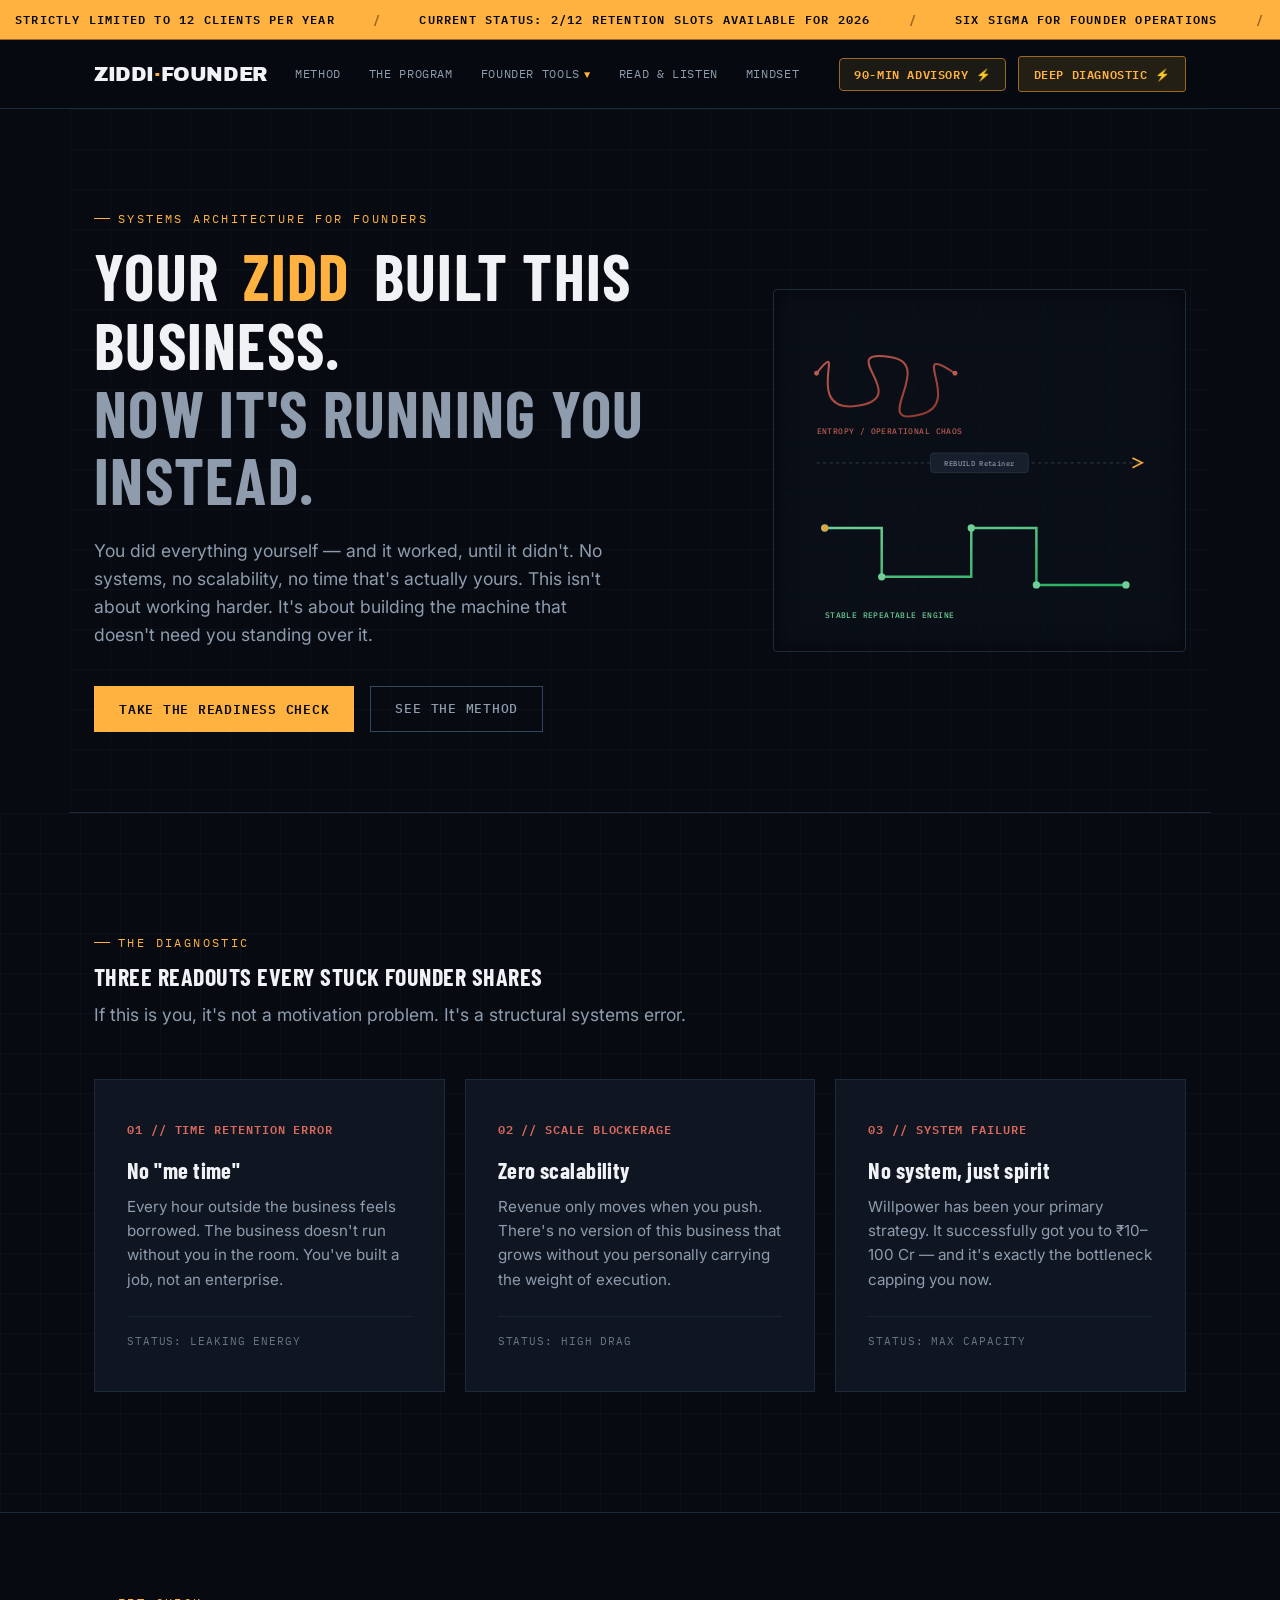
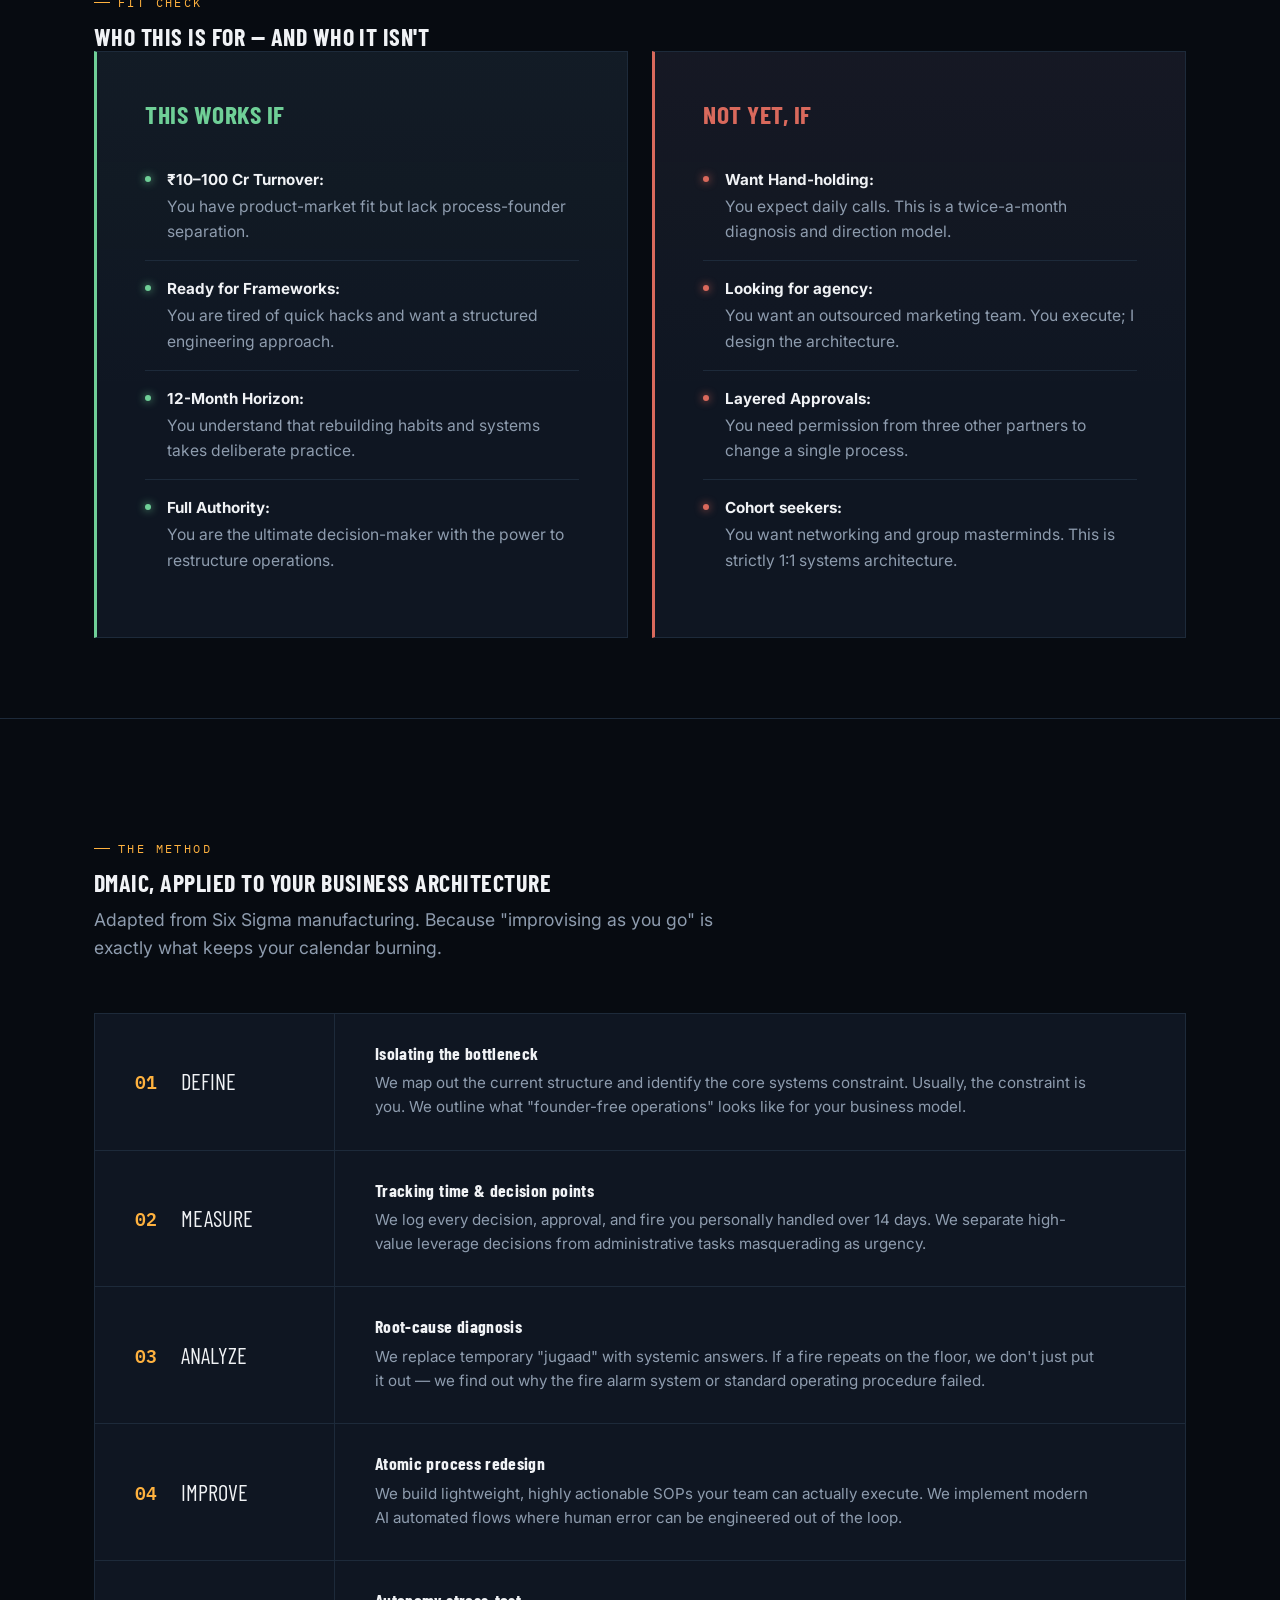
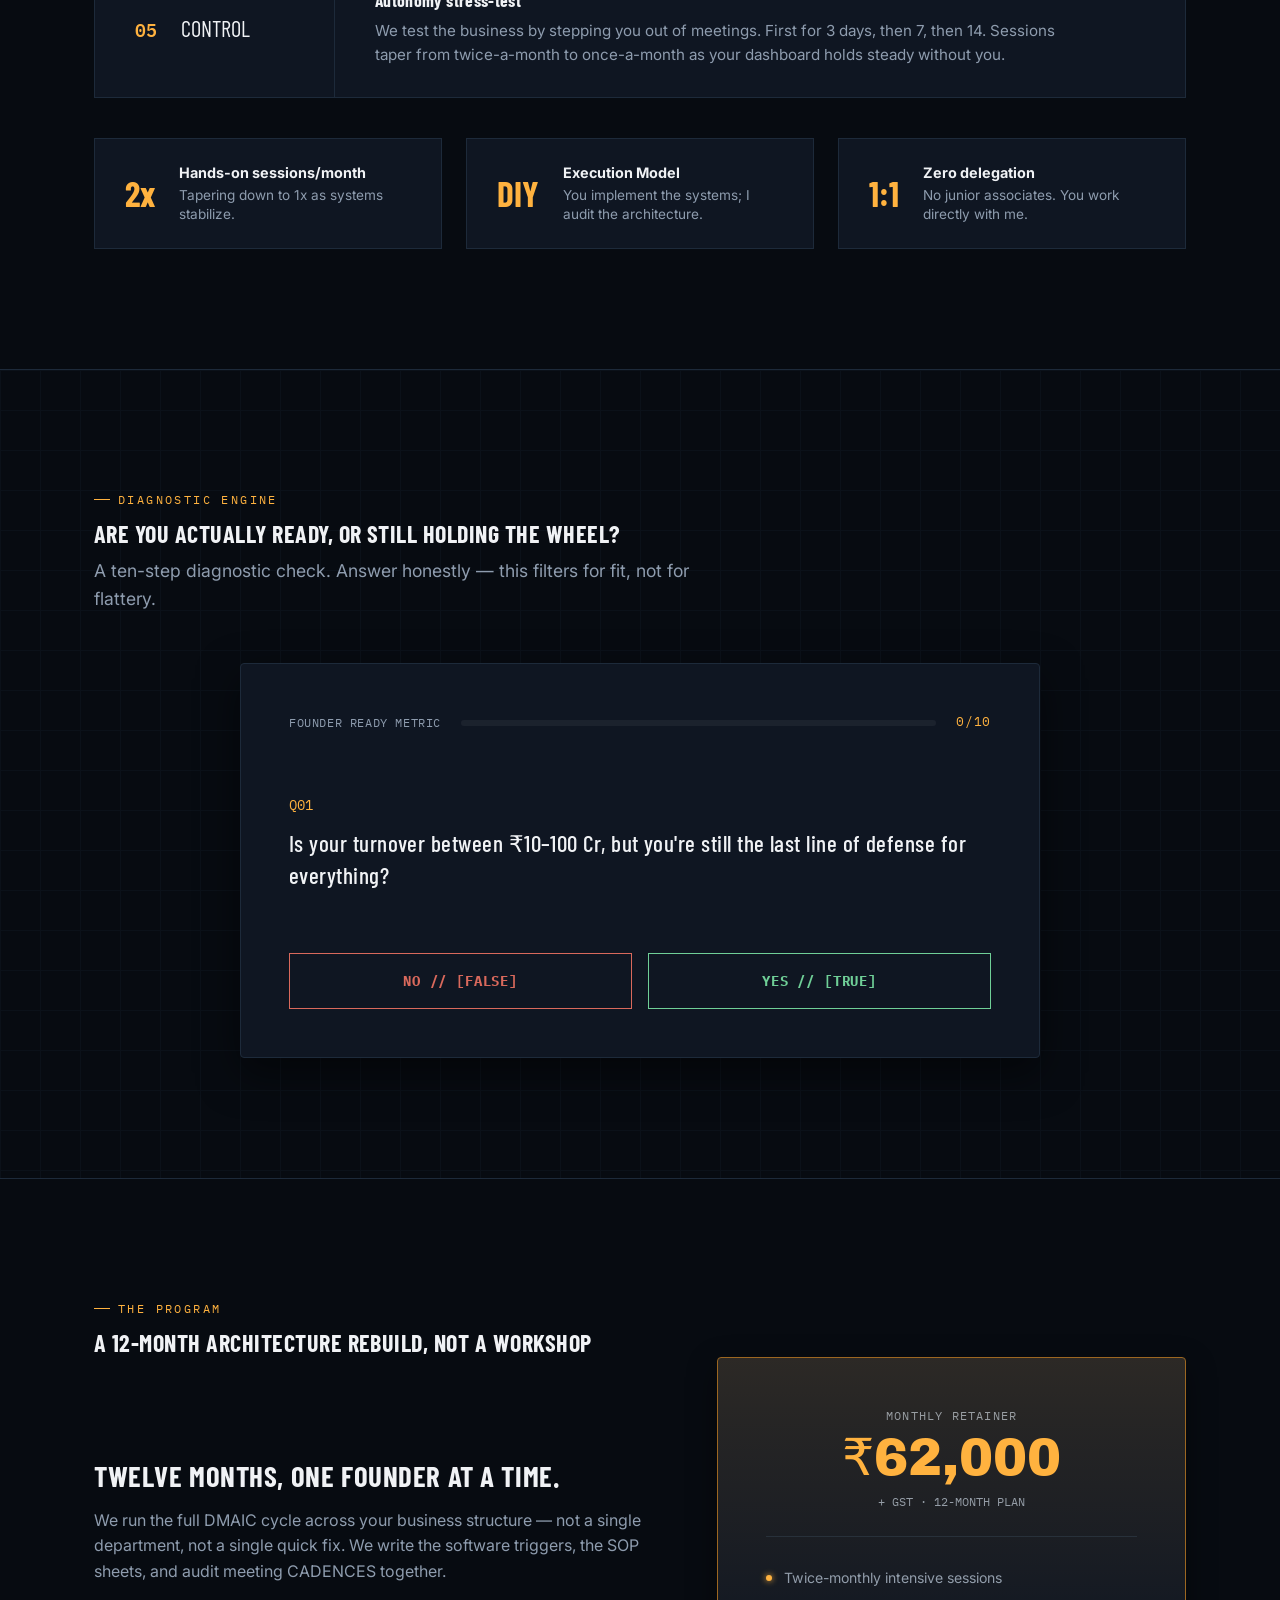
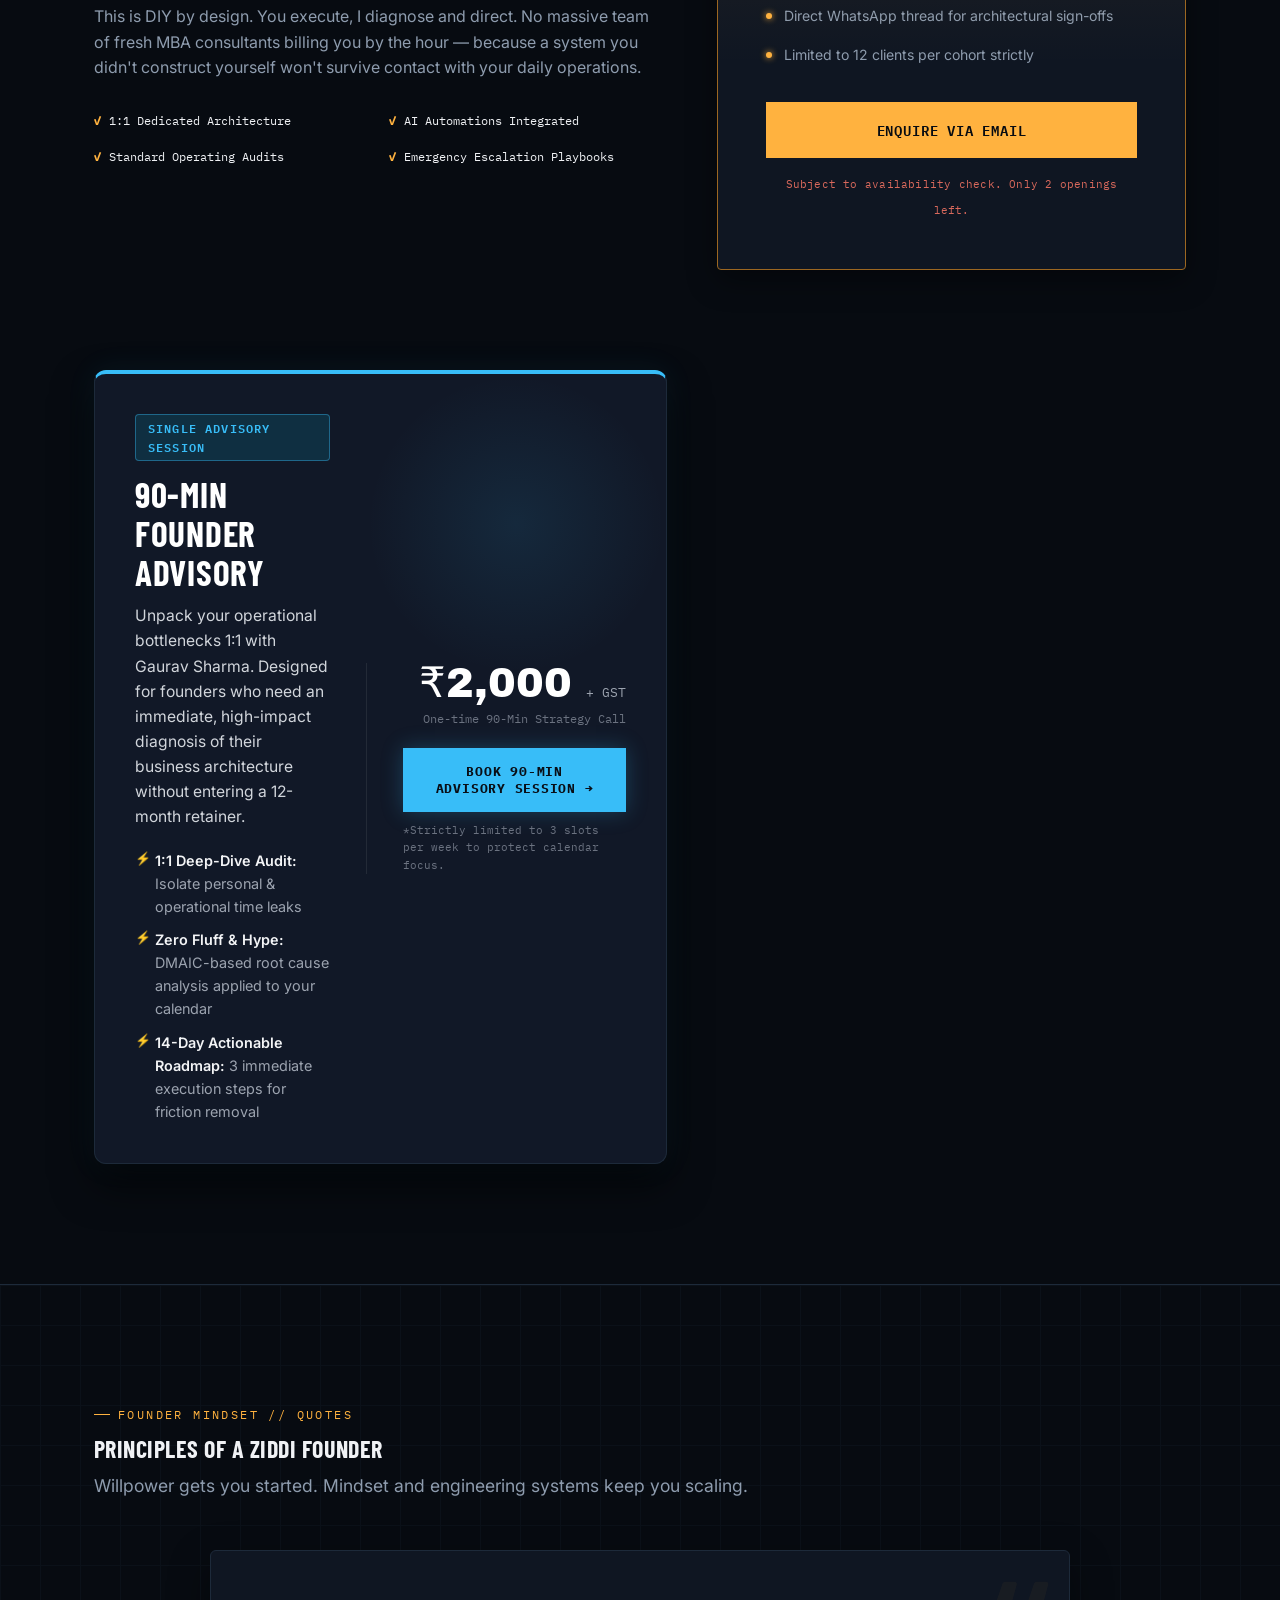
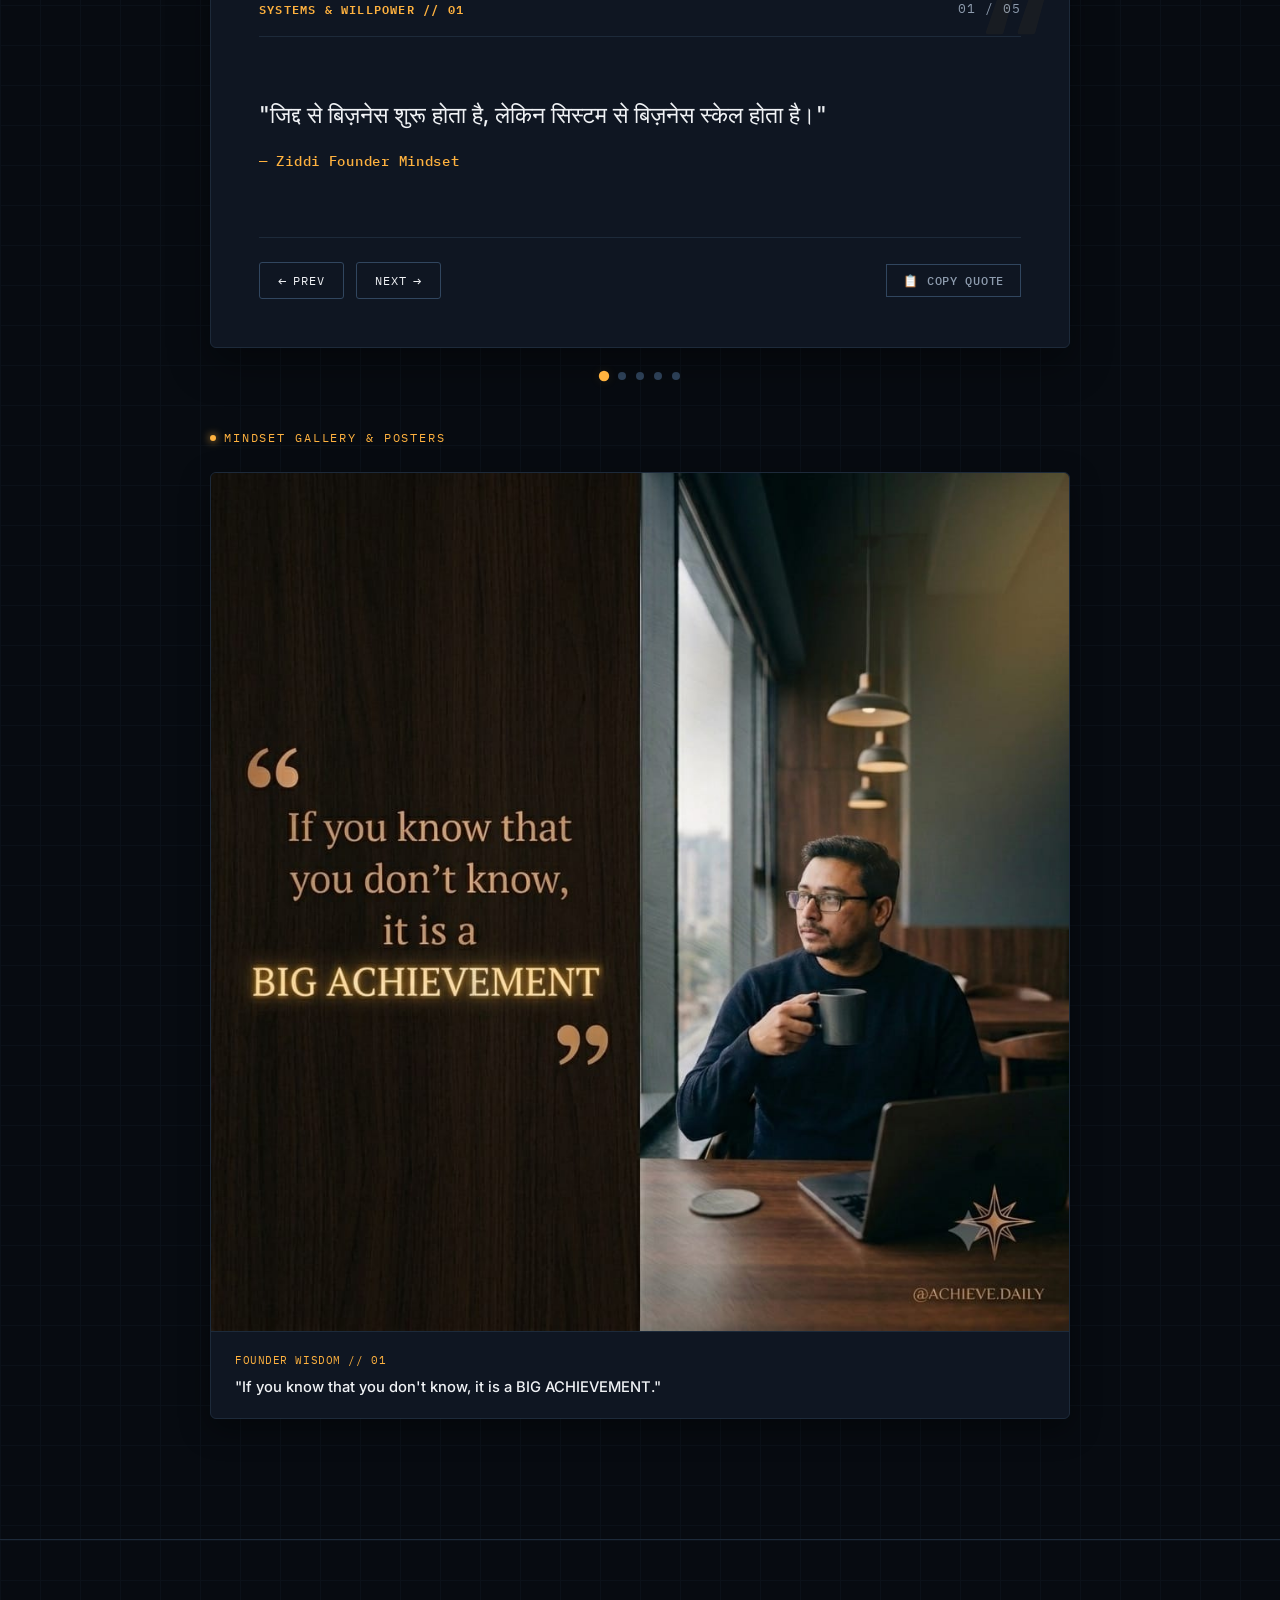
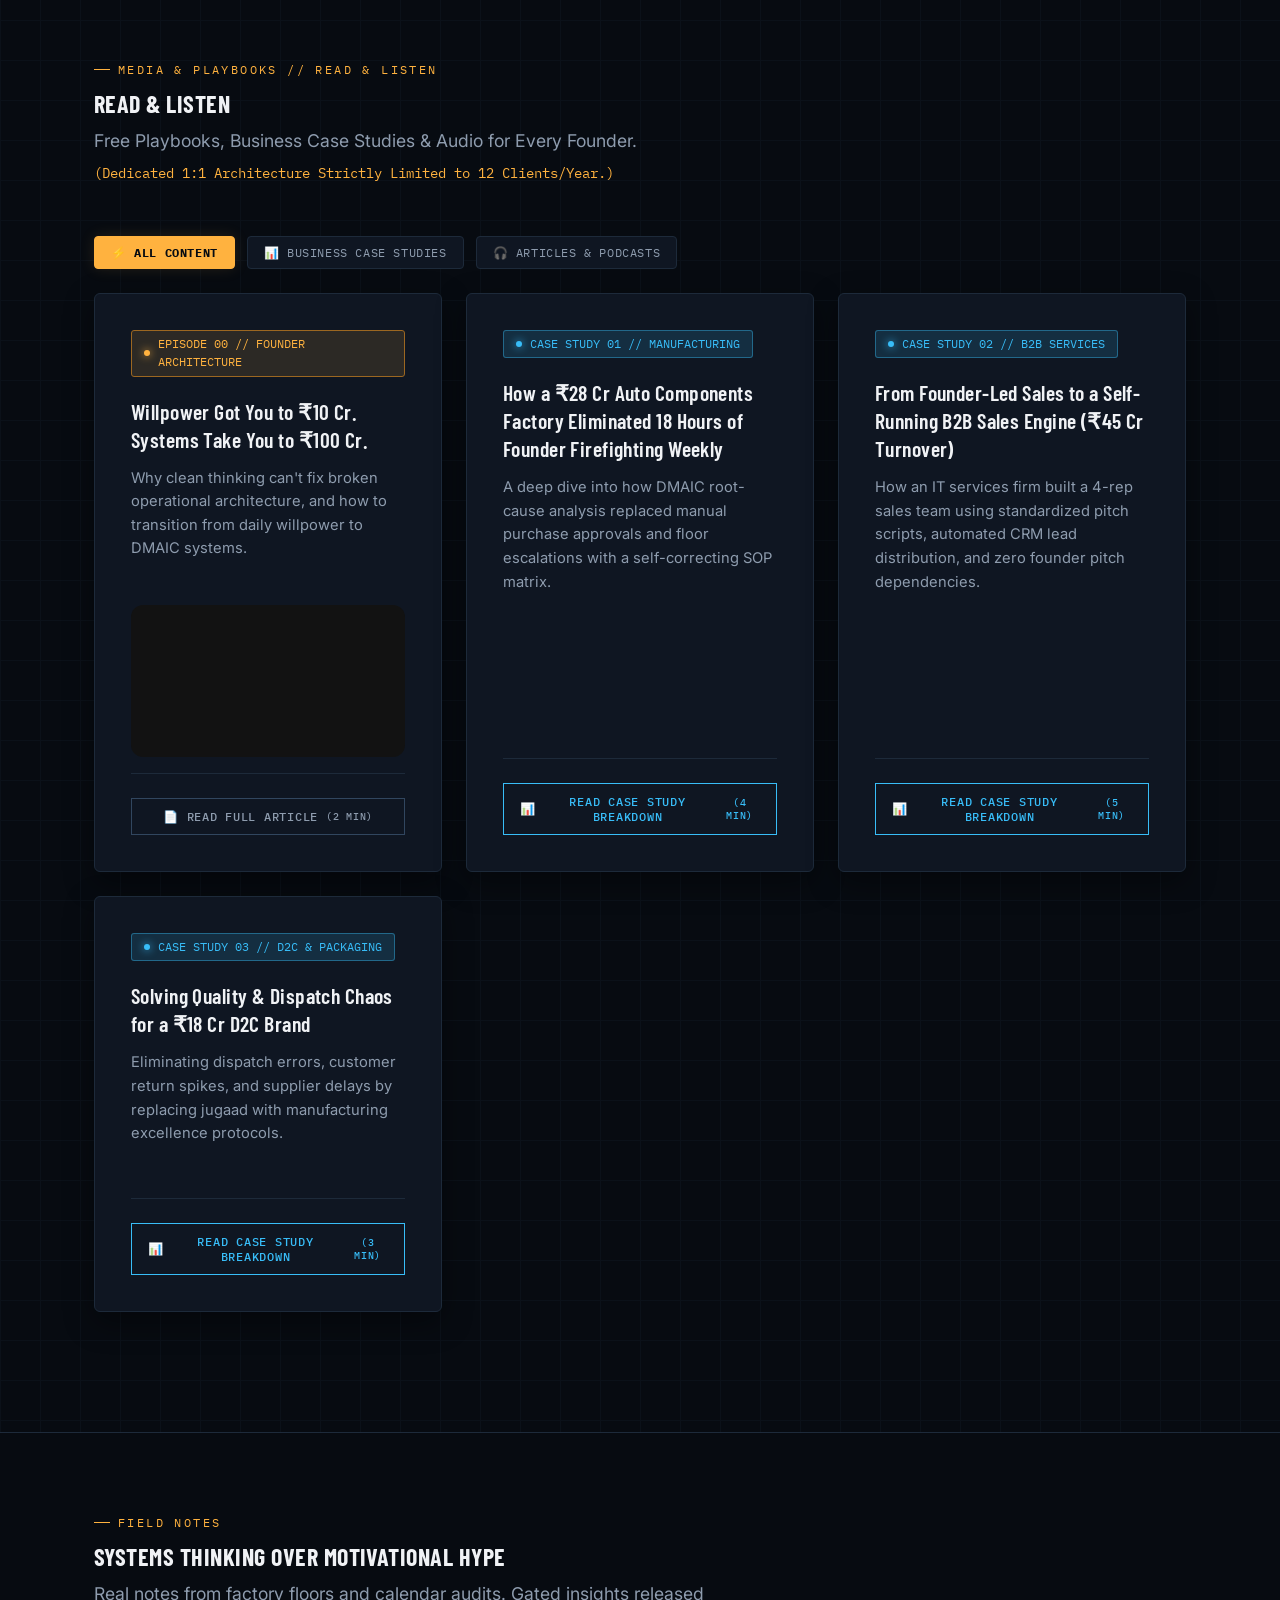
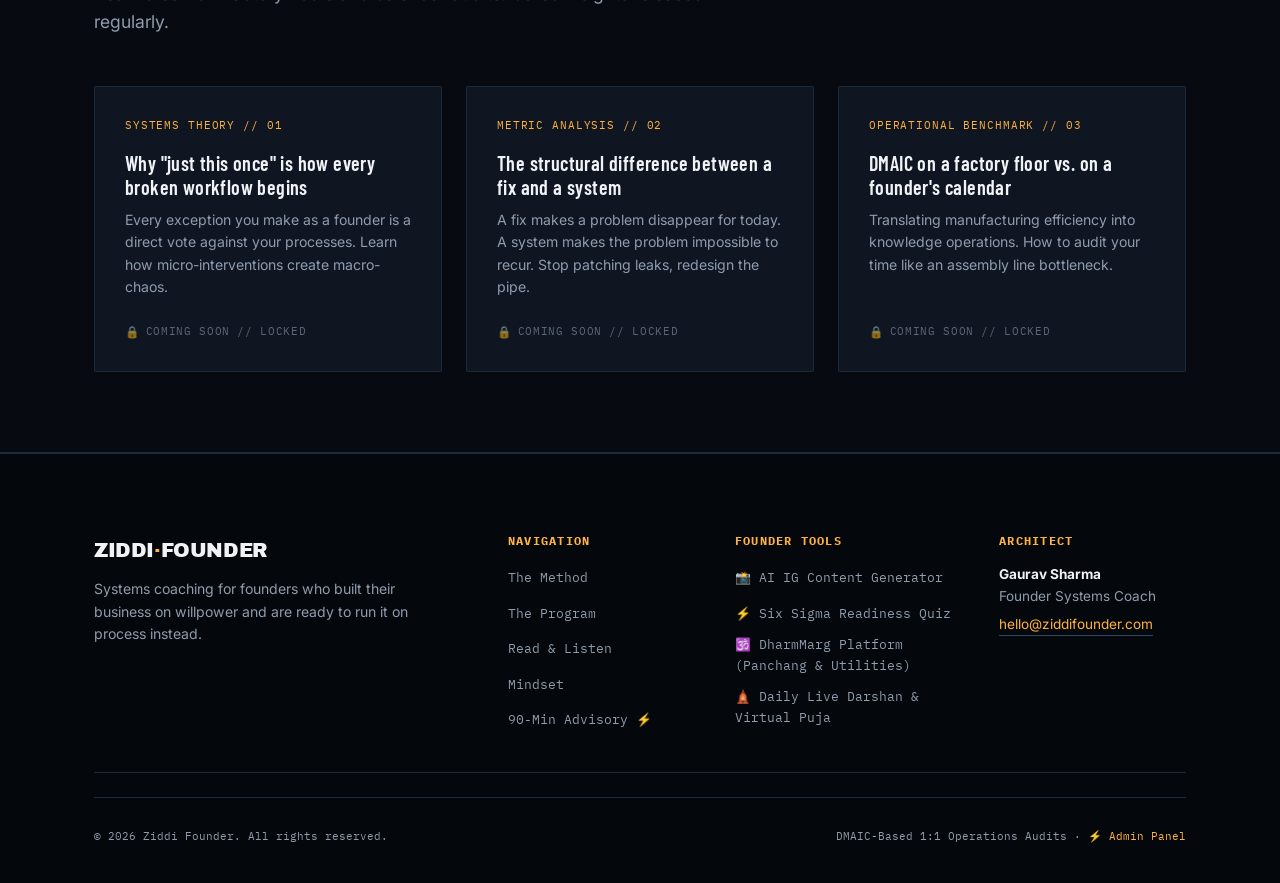
==== commit a91aa65d: "Synchronize Web Audio API sound stream with MediaRecorder, smooth 10s Puja video recording flow, and" ====
--- a/index.html
+++ b/index.html
@@ -53,9 +53,10 @@
         <div class="nav-dropdown-item">
           <a href="javascript:void(0);" class="dropdown-trigger" id="navTools">Founder Tools <span class="dropdown-arrow">▼</span></a>
           <div class="nav-dropdown-menu">
-            <a href="ig-generator/index.html" class="dropdown-link">📸 IG Content Generator</a>
+            <a href="ig-generator/index.html" class="dropdown-link">📸 AI IG Content Generator</a>
             <a href="six-sigma-quiz/index.html" class="dropdown-link">⚡ Six Sigma Diagnostic</a>
-            <a href="spiritual-utility-platform/index.html" class="dropdown-link">🕉️ DharmMarg Platform</a>
+            <a href="spiritual-utility-platform/index.html" class="dropdown-link">🕉️ DharmMarg Platform (Panchang & Utilities)</a>
+            <a href="daily_darshan/index.html" class="dropdown-link">🛕 Daily Live Darshan & Virtual Puja</a>
           </div>
         </div>
         <a href="#listen" id="navListen">Read & Listen</a>
@@ -648,8 +649,8 @@
           <ul>
             <li><a href="ig-generator/index.html">📸 AI IG Content Generator</a></li>
             <li><a href="six-sigma-quiz/index.html">⚡ Six Sigma Readiness Quiz</a></li>
-            <li><a href="spiritual-utility-platform/index.html">🕉️ DharmMarg Platform</a></li>
-            <li><a href="six-sigma-quiz/index.html">Deep Diagnostic Check</a></li>
+            <li><a href="spiritual-utility-platform/index.html">🕉️ DharmMarg Platform (Panchang & Utilities)</a></li>
+            <li><a href="daily_darshan/index.html">🛕 Daily Live Darshan & Virtual Puja</a></li>
           </ul>
         </div>
 
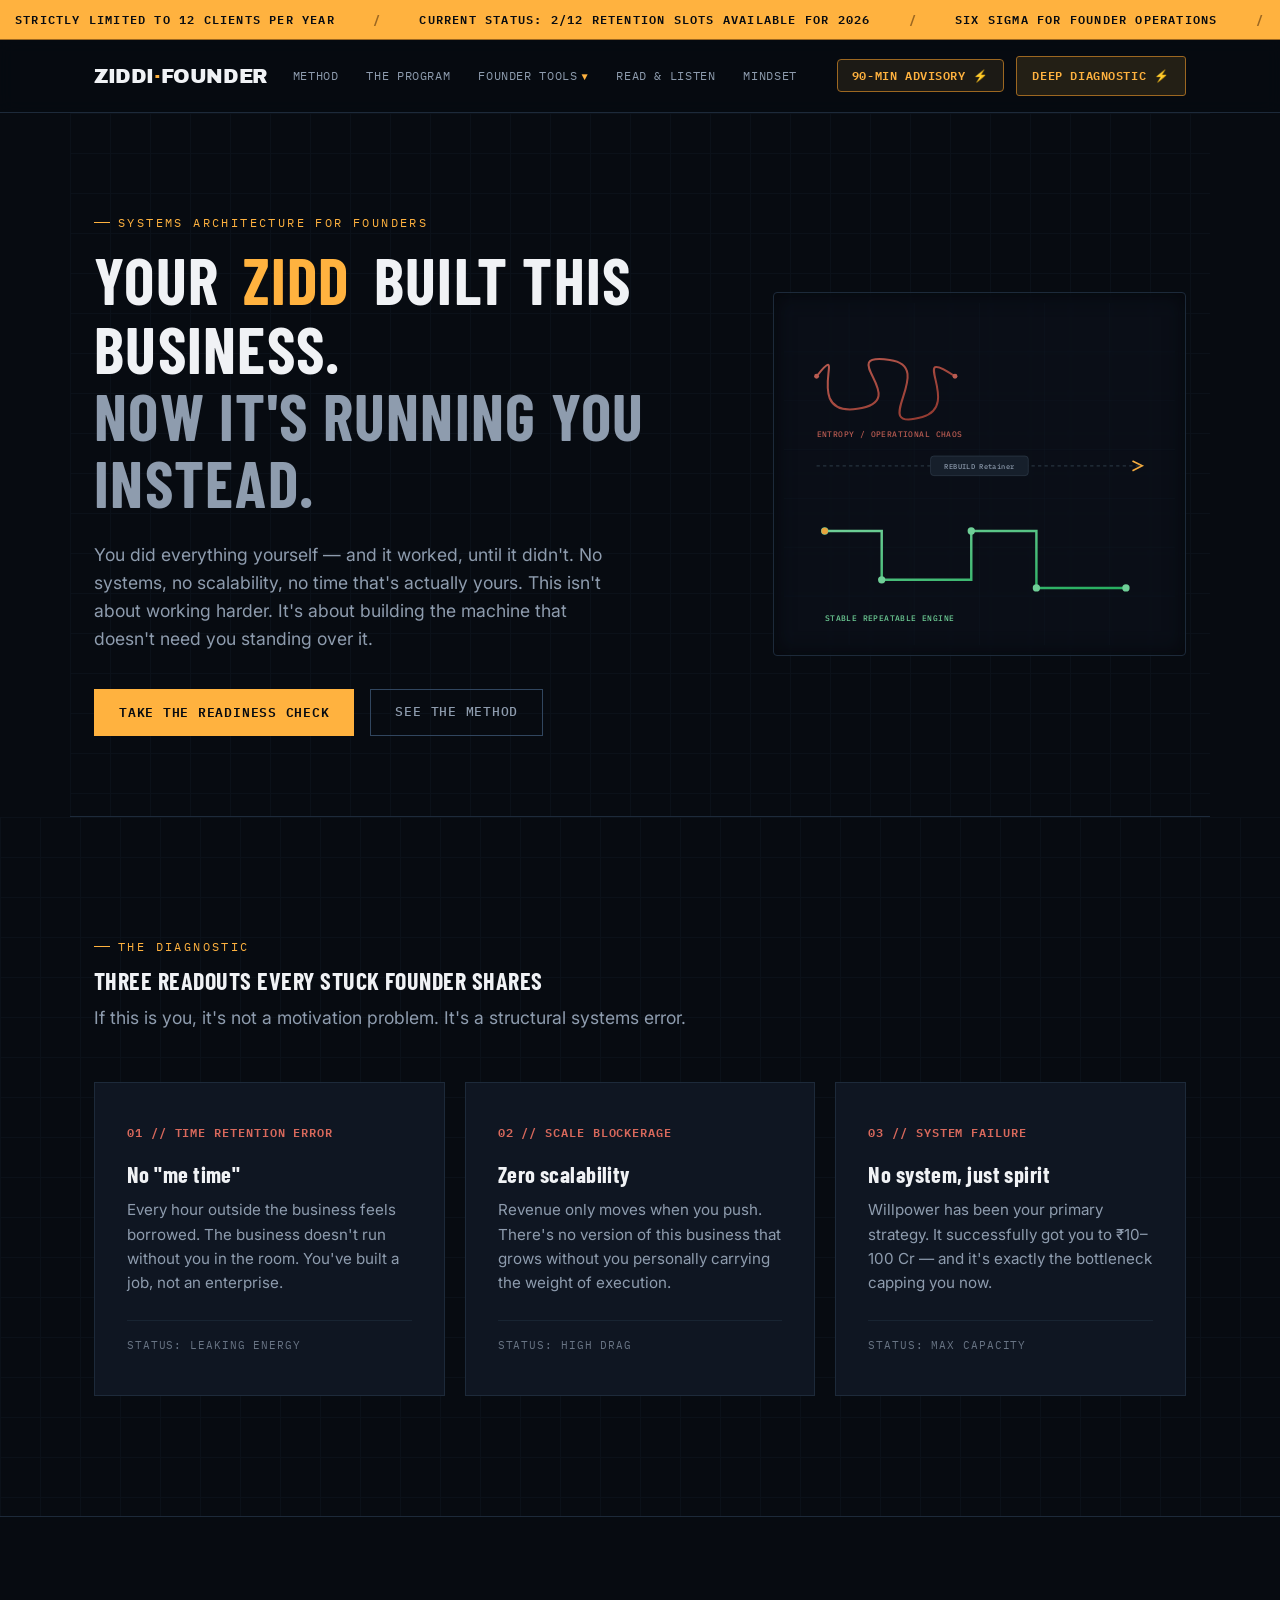
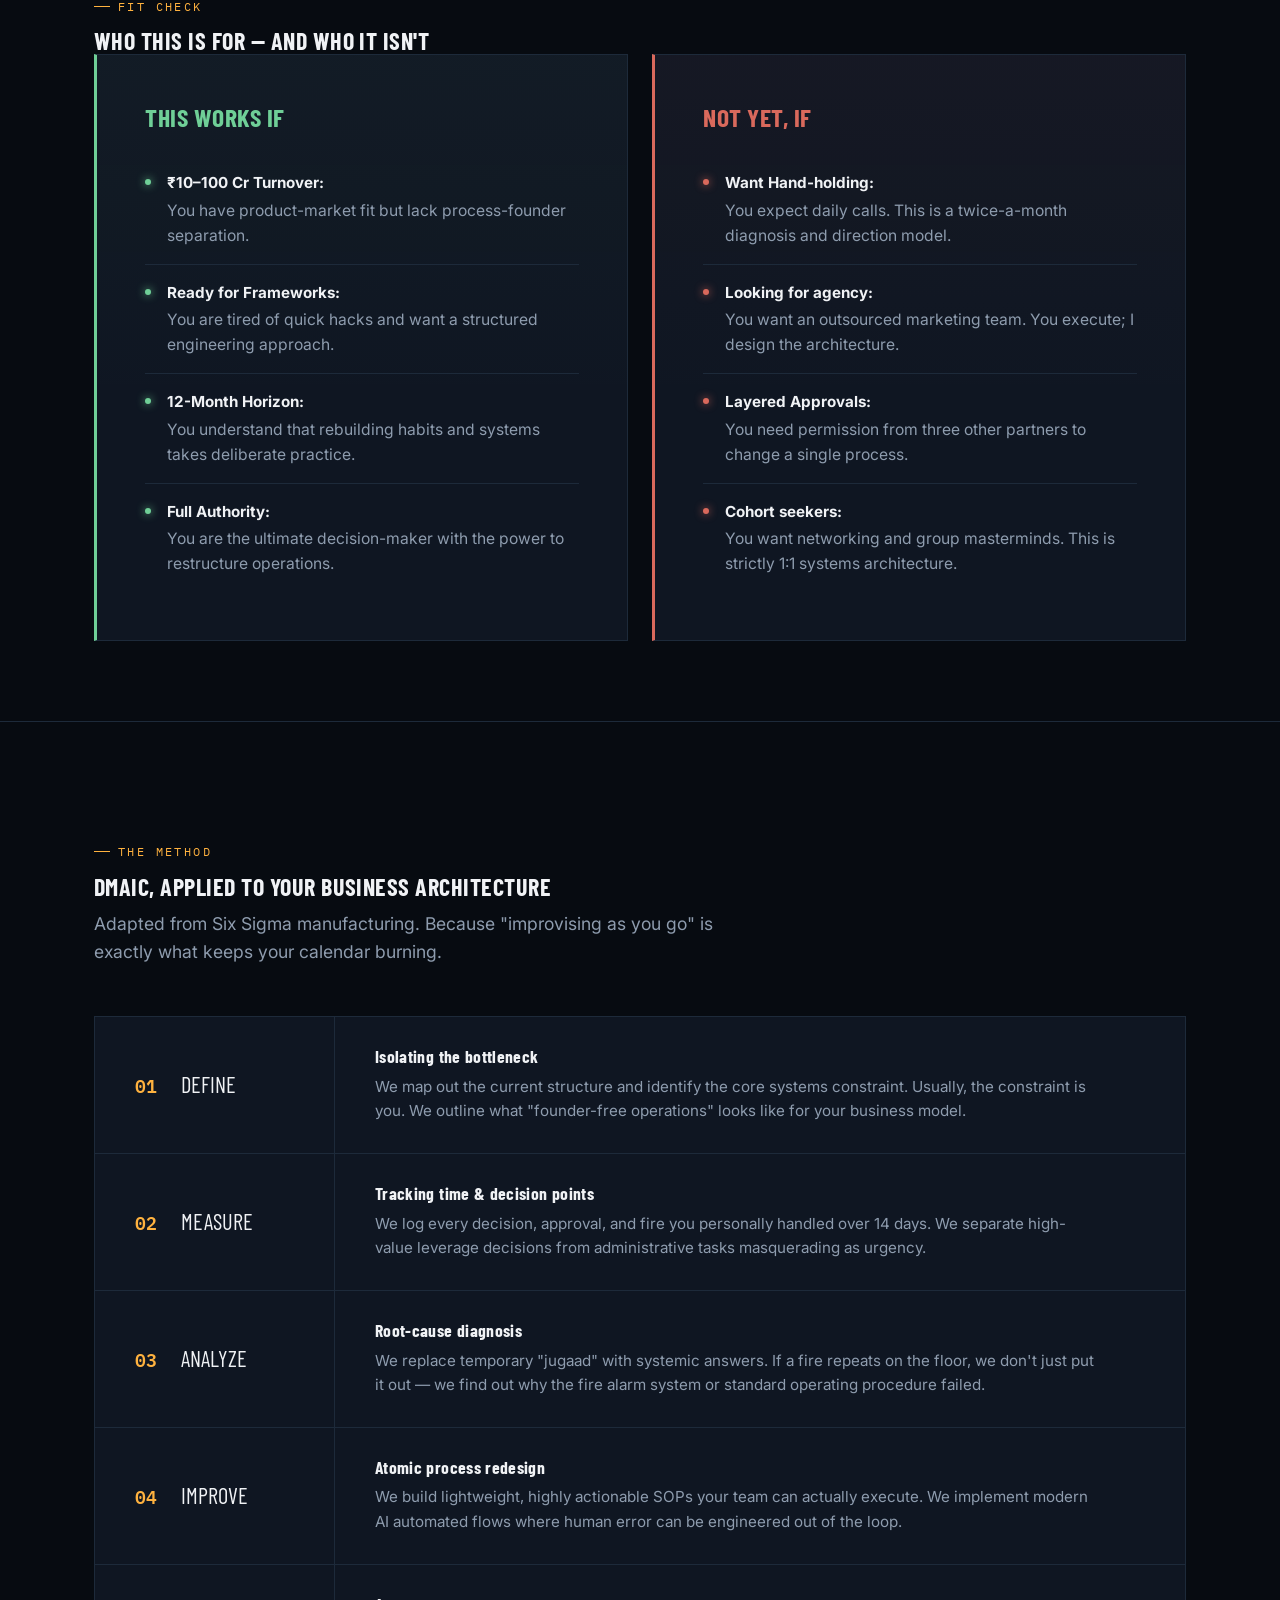
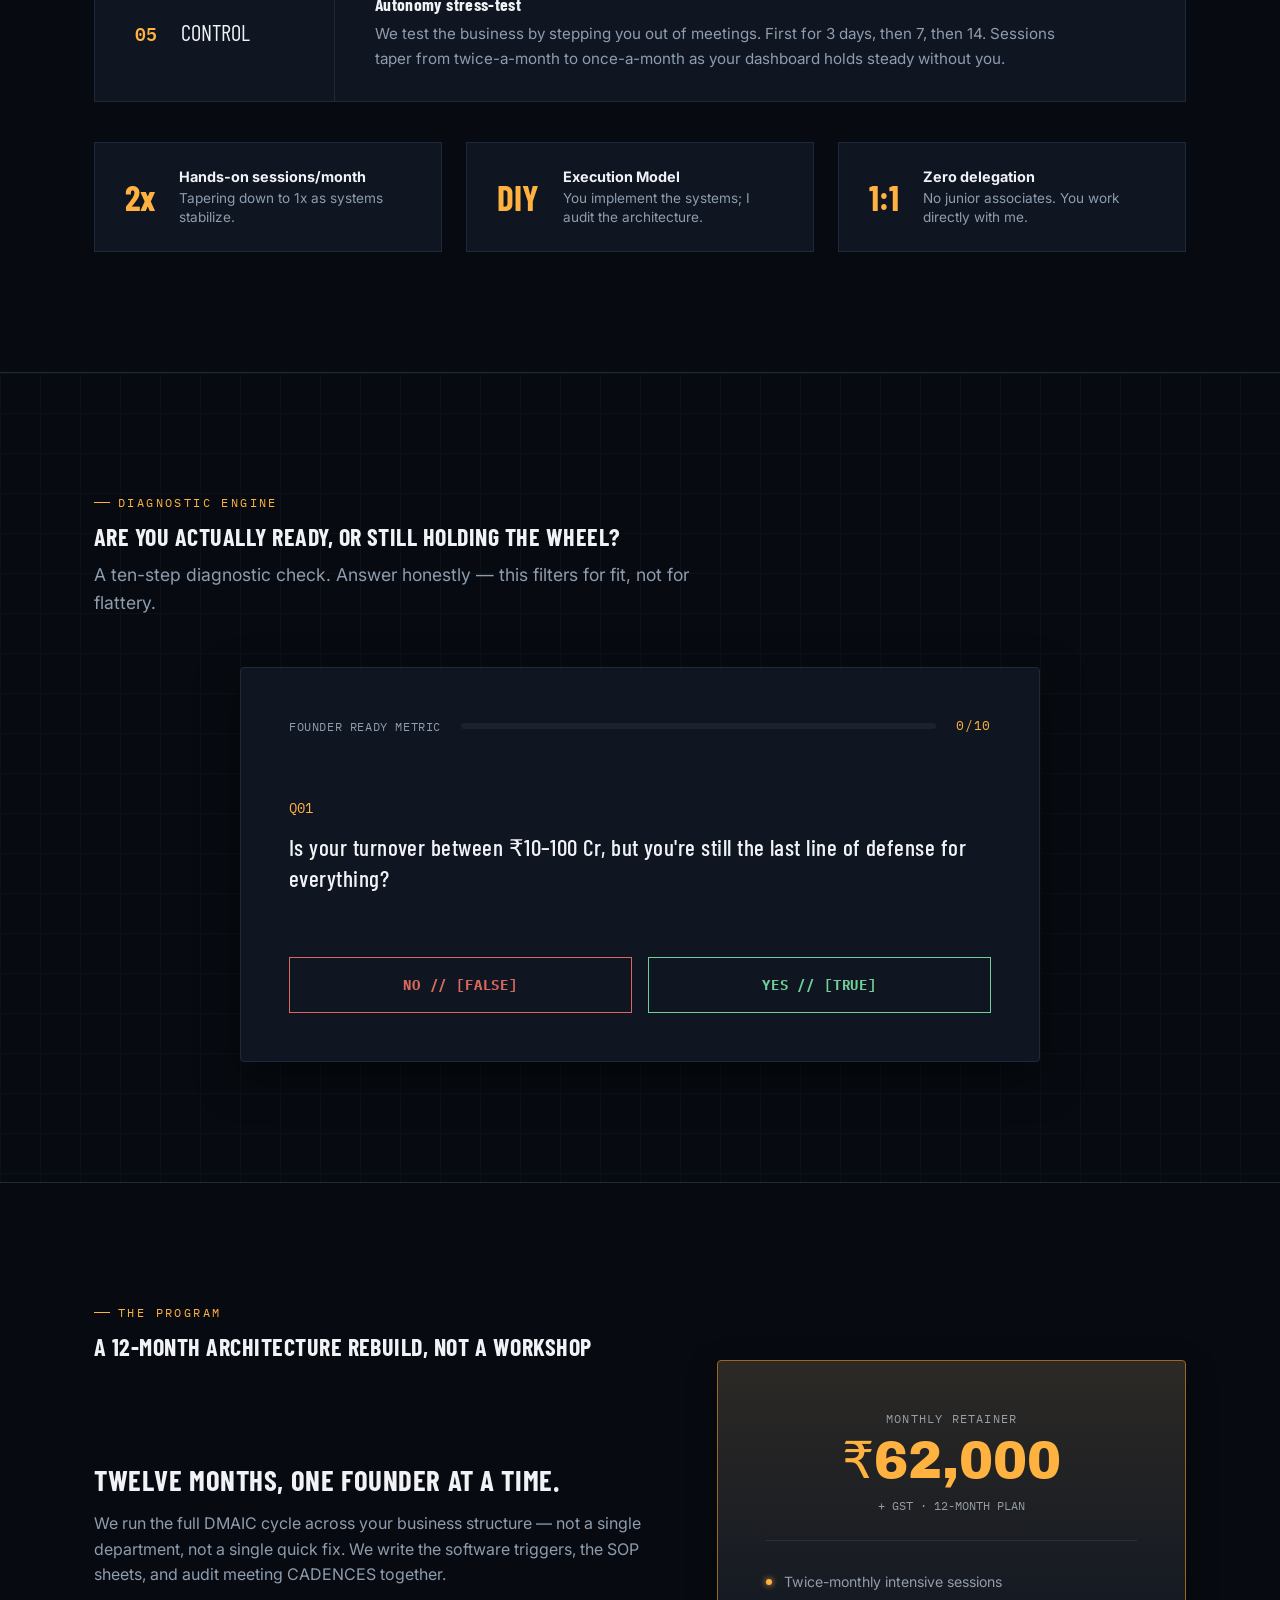
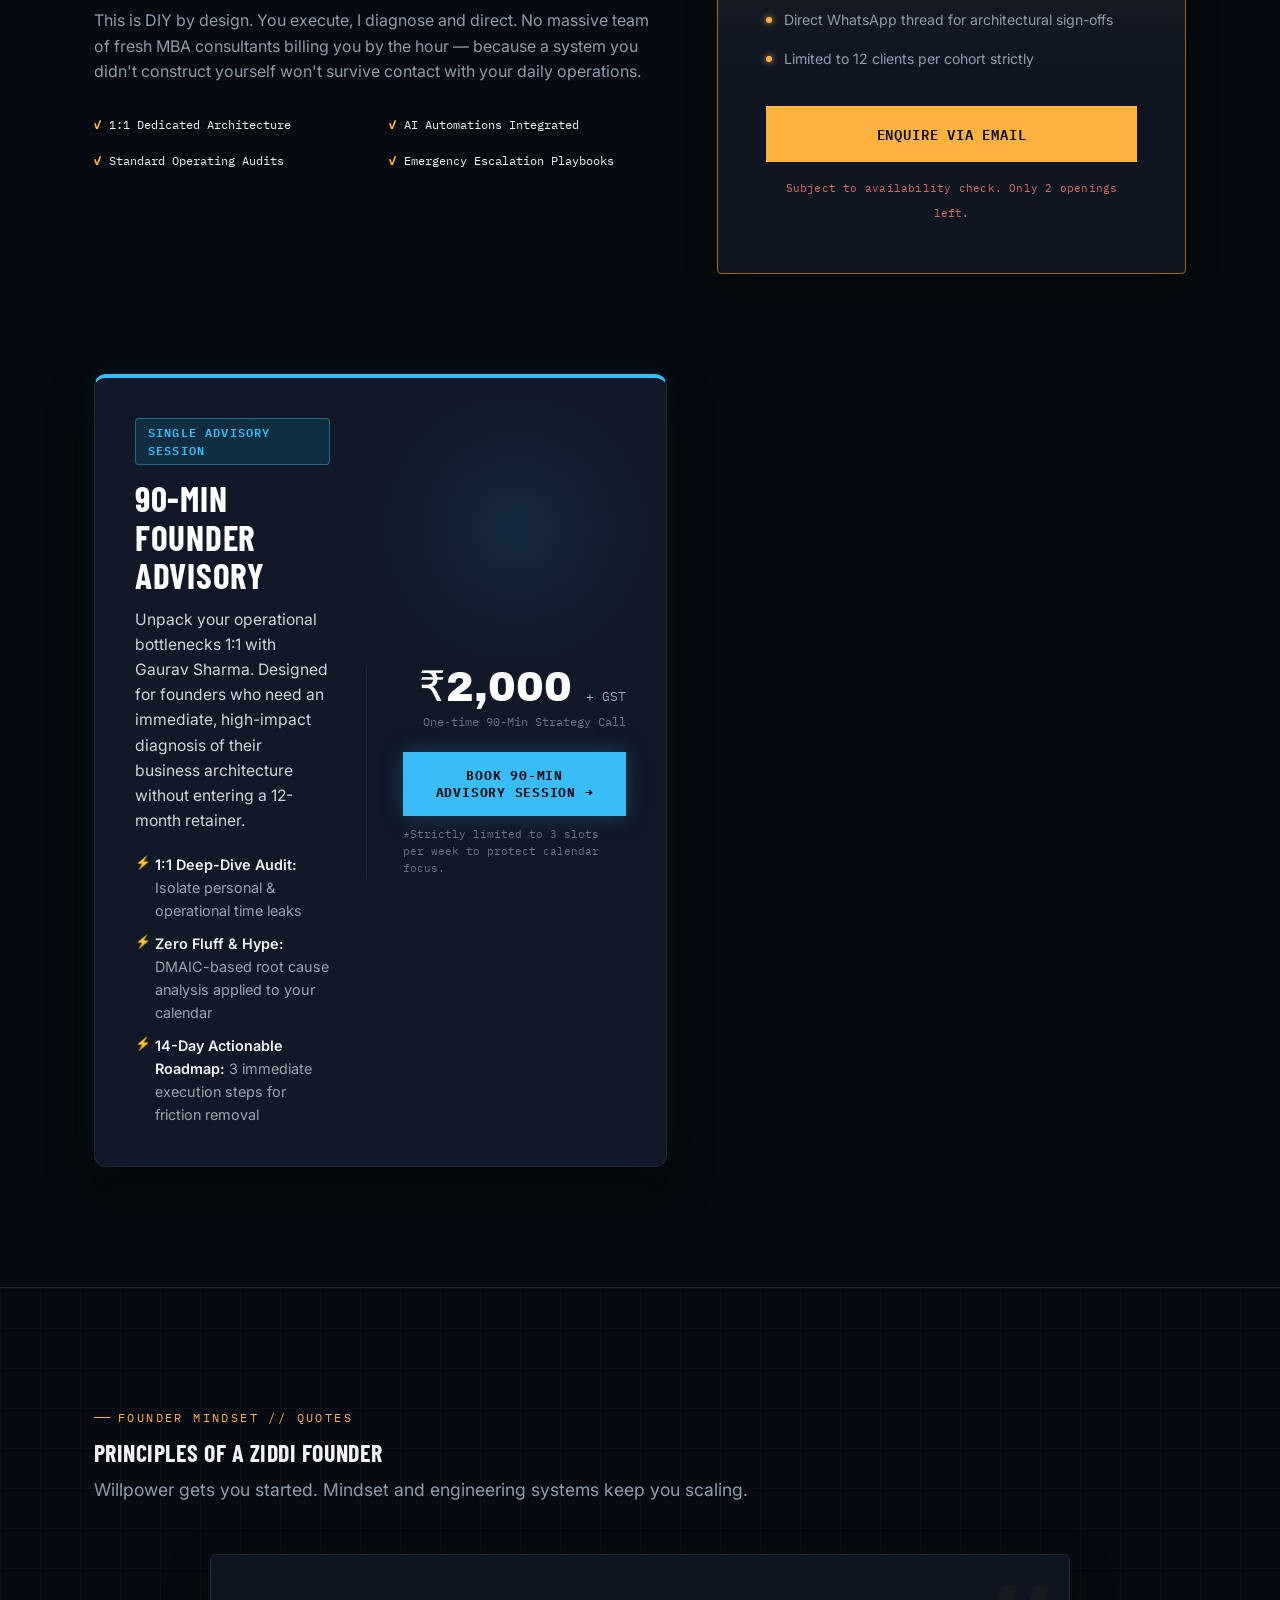
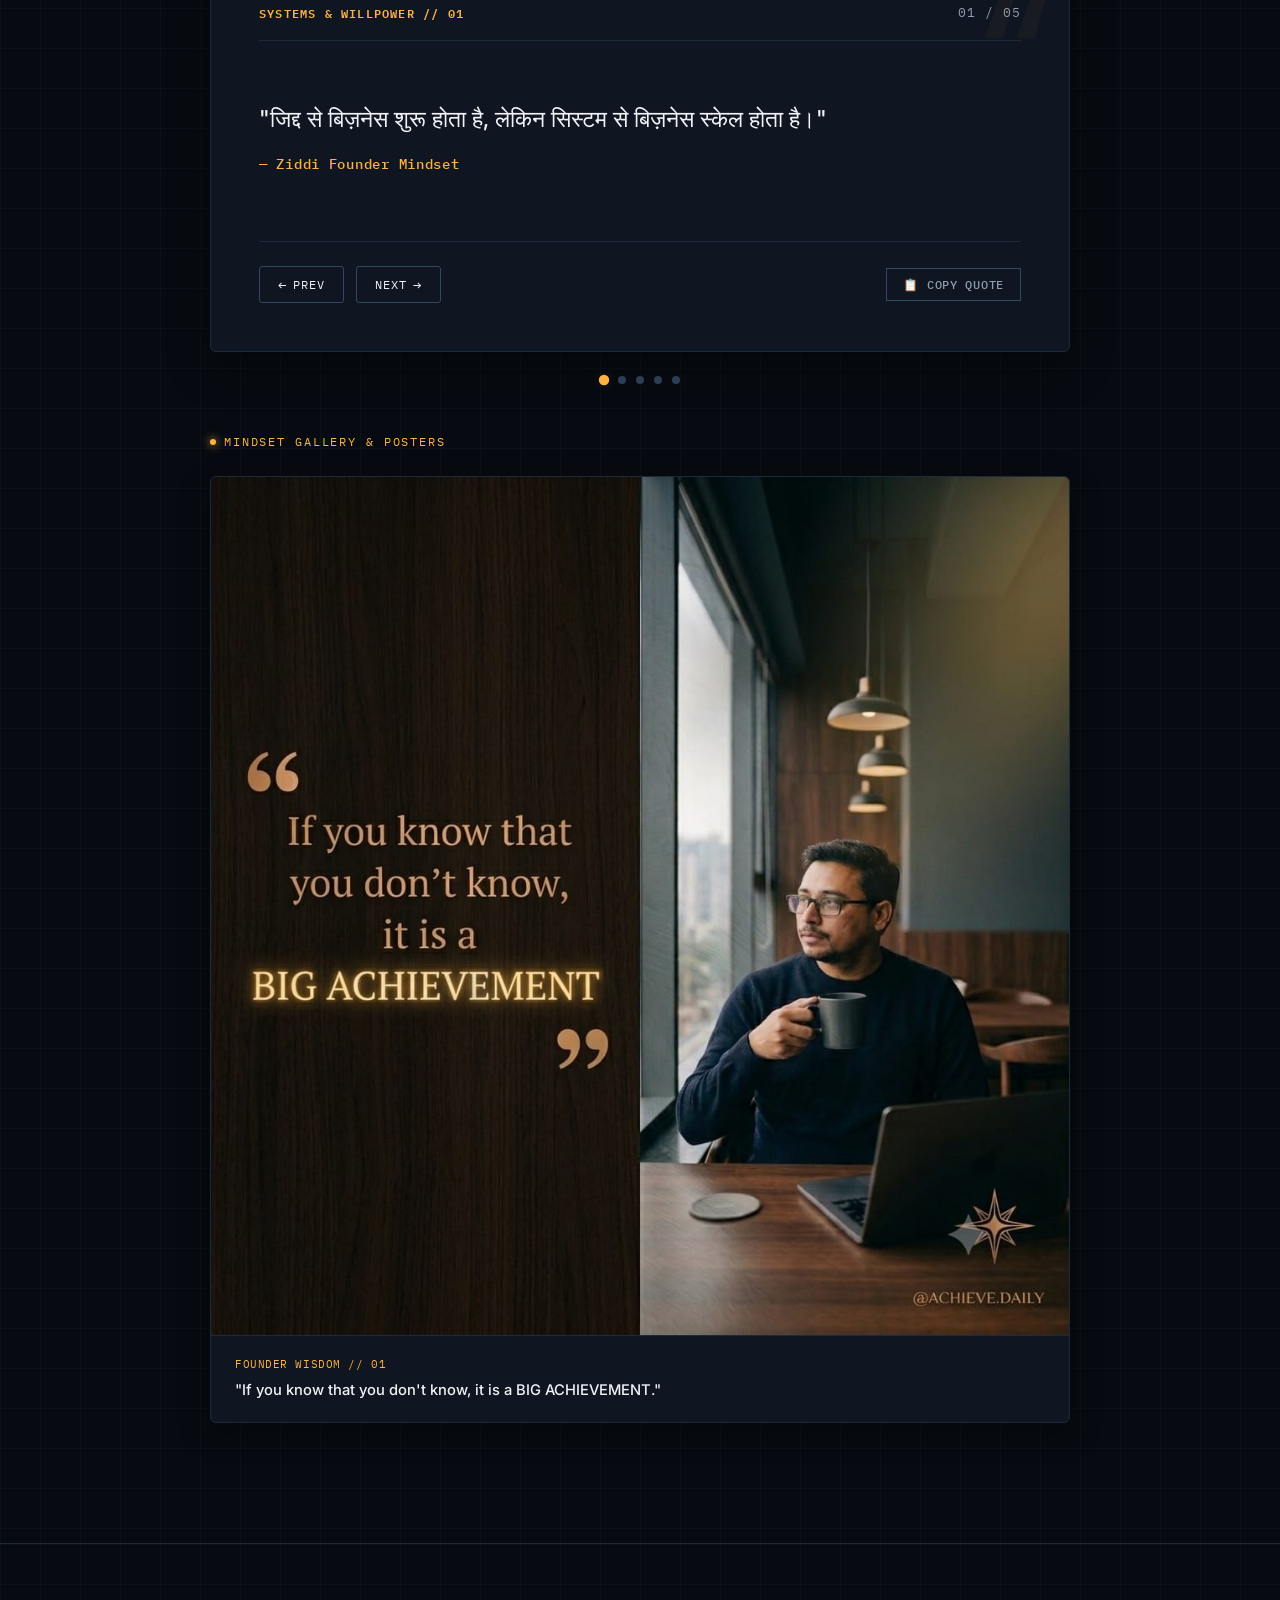
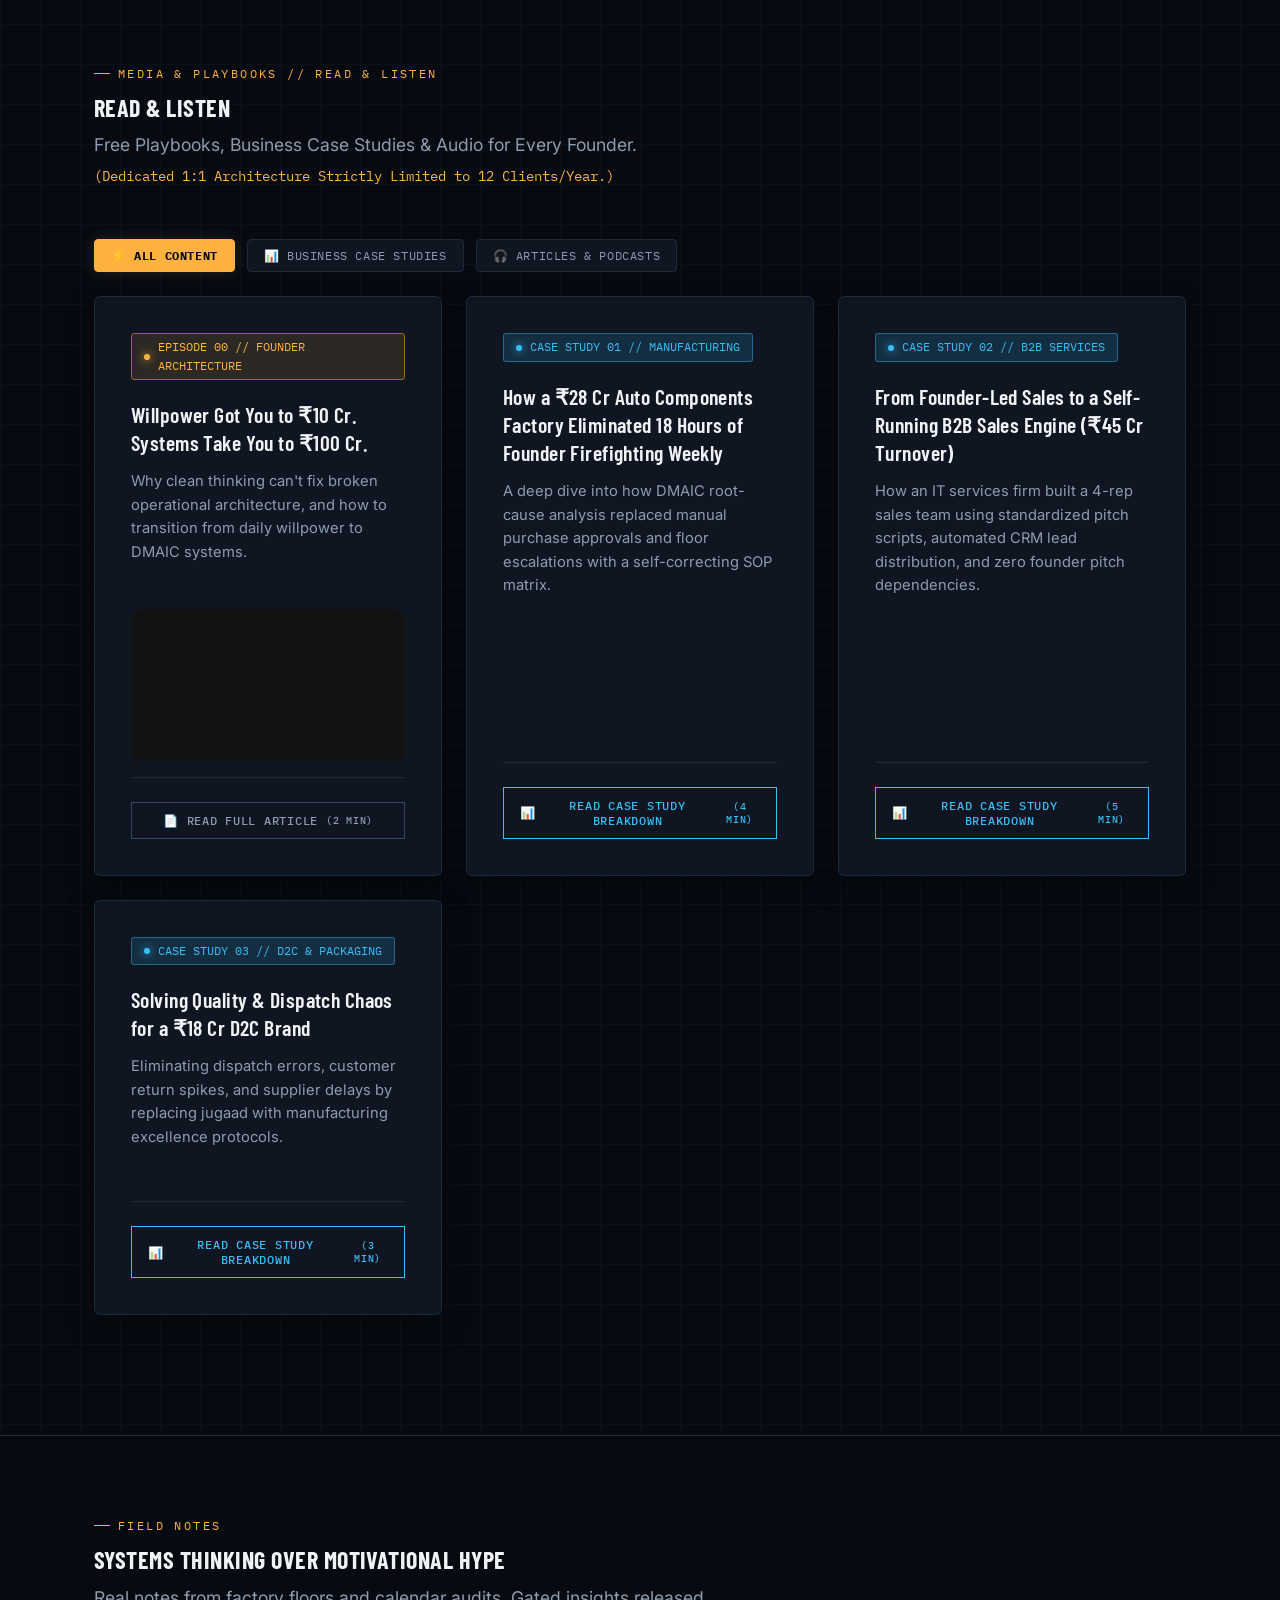
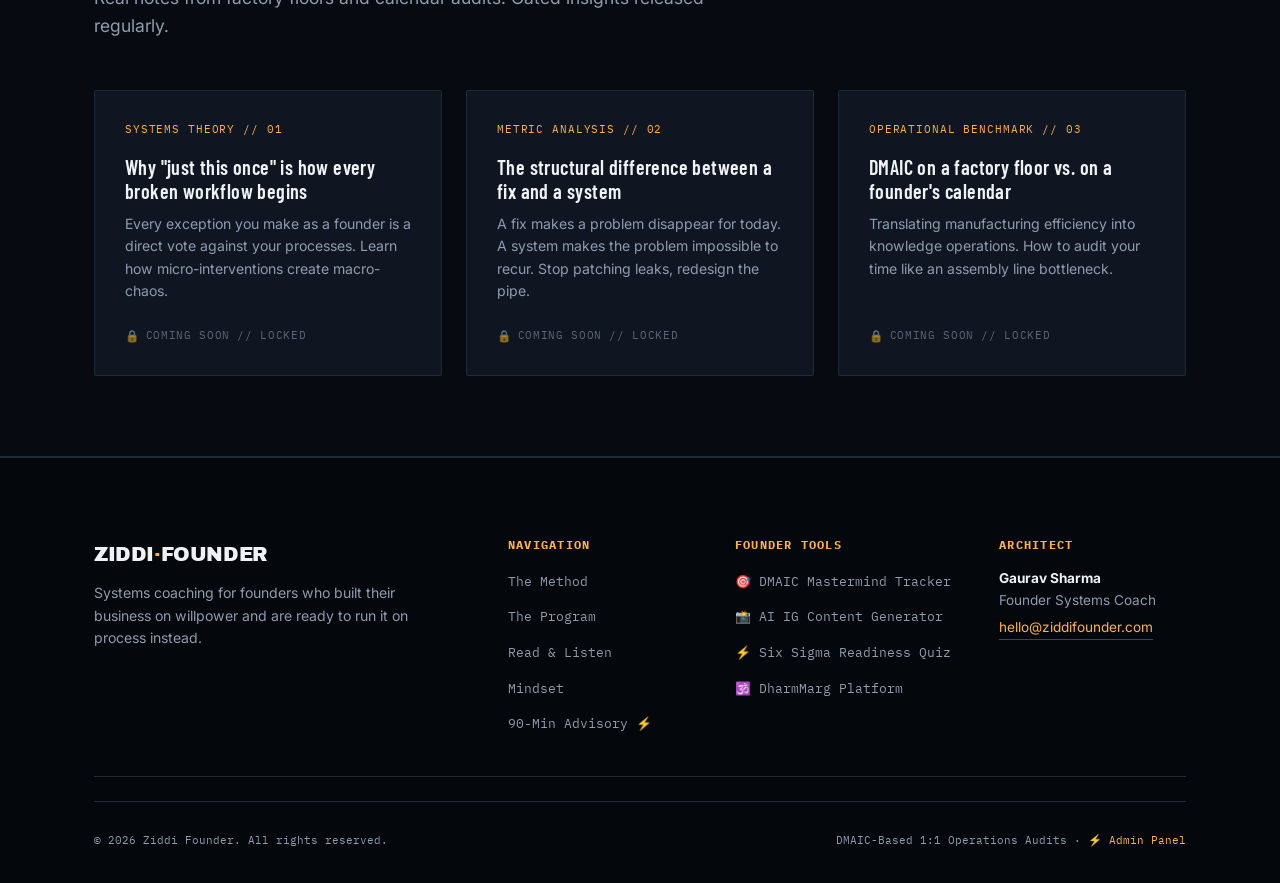
==== commit 9daabcd6: "Tra" ====
--- a/index.html
+++ b/index.html
@@ -53,10 +53,10 @@
         <div class="nav-dropdown-item">
           <a href="javascript:void(0);" class="dropdown-trigger" id="navTools">Founder Tools <span class="dropdown-arrow">▼</span></a>
           <div class="nav-dropdown-menu">
-            <a href="ig-generator/index.html" class="dropdown-link">📸 AI IG Content Generator</a>
+            <a href="dmaic-tracker/index.html" class="dropdown-link">🎯 DMAIC Mastermind Tracker</a>
+            <a href="ig-generator/index.html" class="dropdown-link">📸 IG Content Generator</a>
             <a href="six-sigma-quiz/index.html" class="dropdown-link">⚡ Six Sigma Diagnostic</a>
-            <a href="spiritual-utility-platform/index.html" class="dropdown-link">🕉️ DharmMarg Platform (Panchang & Utilities)</a>
-            <a href="daily_darshan/index.html" class="dropdown-link">🛕 Daily Live Darshan & Virtual Puja</a>
+            <a href="spiritual-utility-platform/index.html" class="dropdown-link">🕉️ DharmMarg Platform</a>
           </div>
         </div>
         <a href="#listen" id="navListen">Read & Listen</a>
@@ -647,10 +647,10 @@
         <div class="footer-col">
           <h4>FOUNDER TOOLS</h4>
           <ul>
+            <li><a href="dmaic-tracker/index.html">🎯 DMAIC Mastermind Tracker</a></li>
             <li><a href="ig-generator/index.html">📸 AI IG Content Generator</a></li>
             <li><a href="six-sigma-quiz/index.html">⚡ Six Sigma Readiness Quiz</a></li>
-            <li><a href="spiritual-utility-platform/index.html">🕉️ DharmMarg Platform (Panchang & Utilities)</a></li>
-            <li><a href="daily_darshan/index.html">🛕 Daily Live Darshan & Virtual Puja</a></li>
+            <li><a href="spiritual-utility-platform/index.html">🕉️ DharmMarg Platform</a></li>
           </ul>
         </div>
 
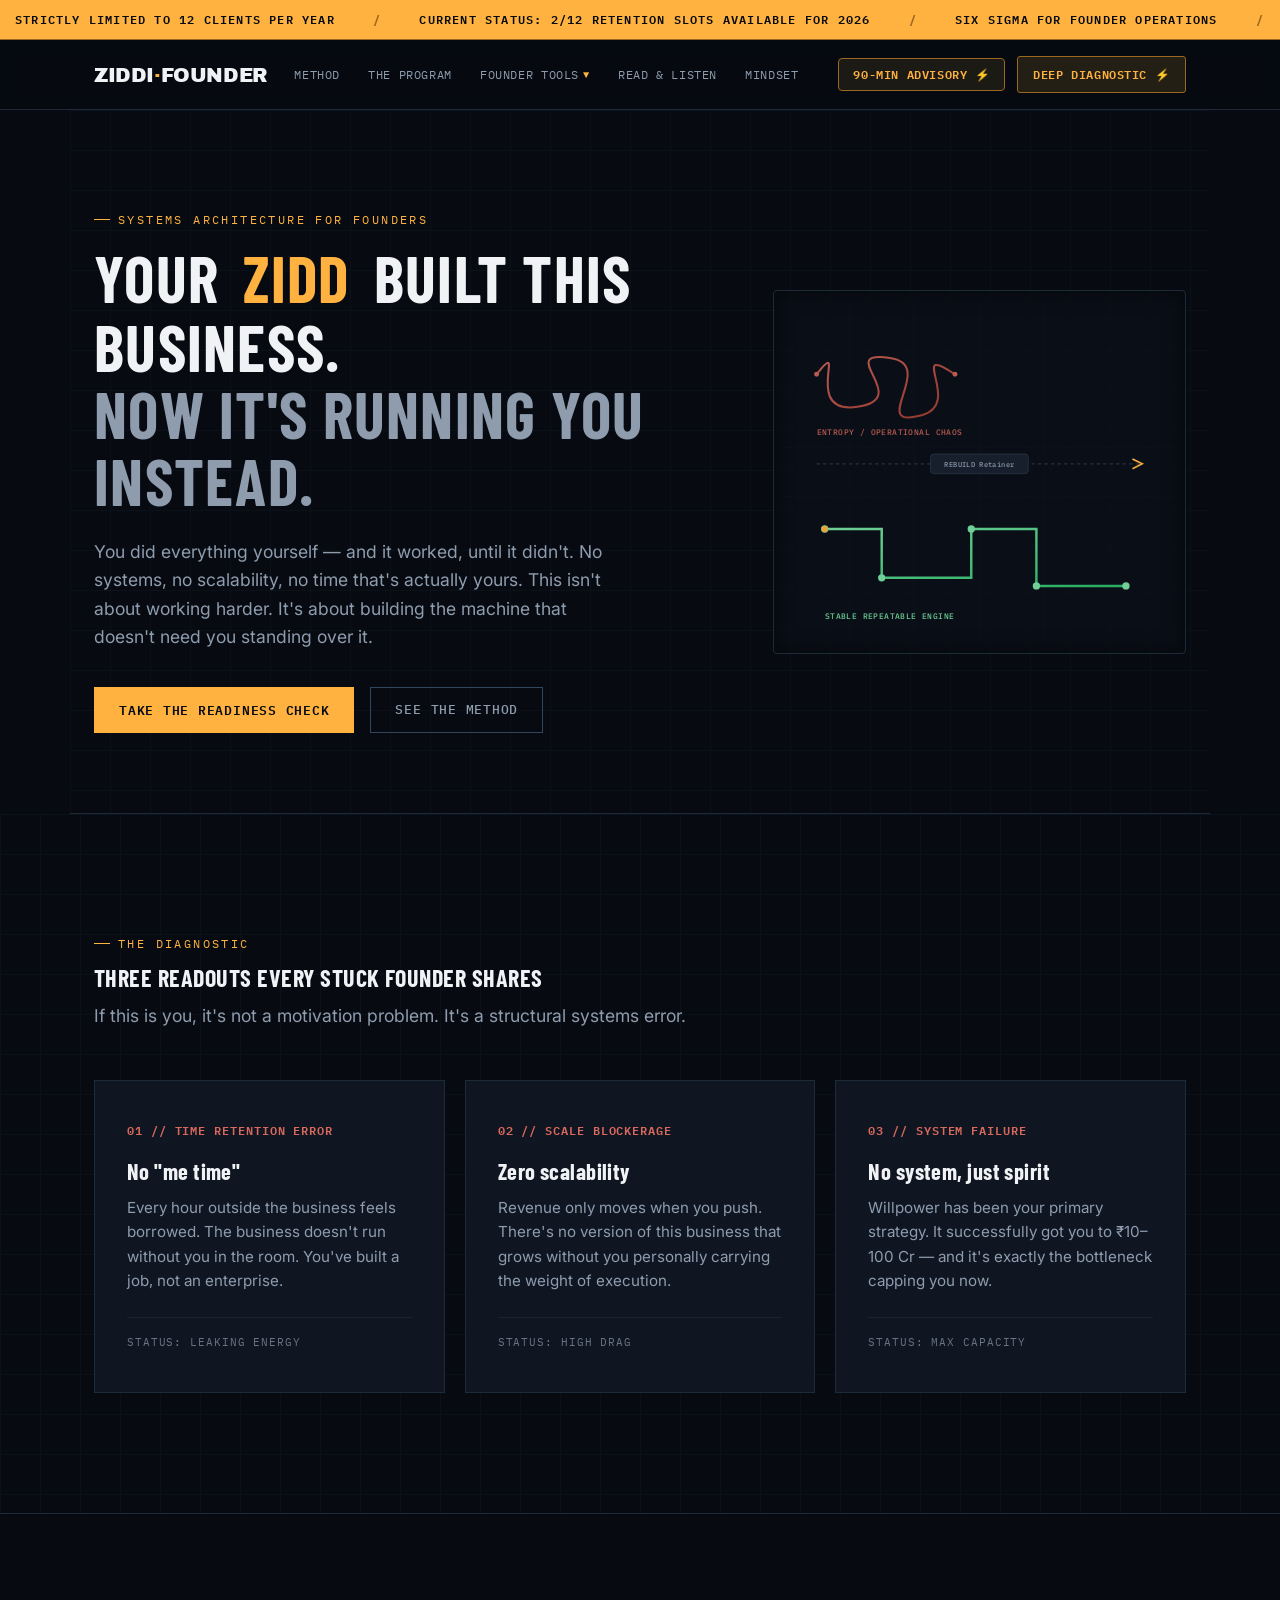
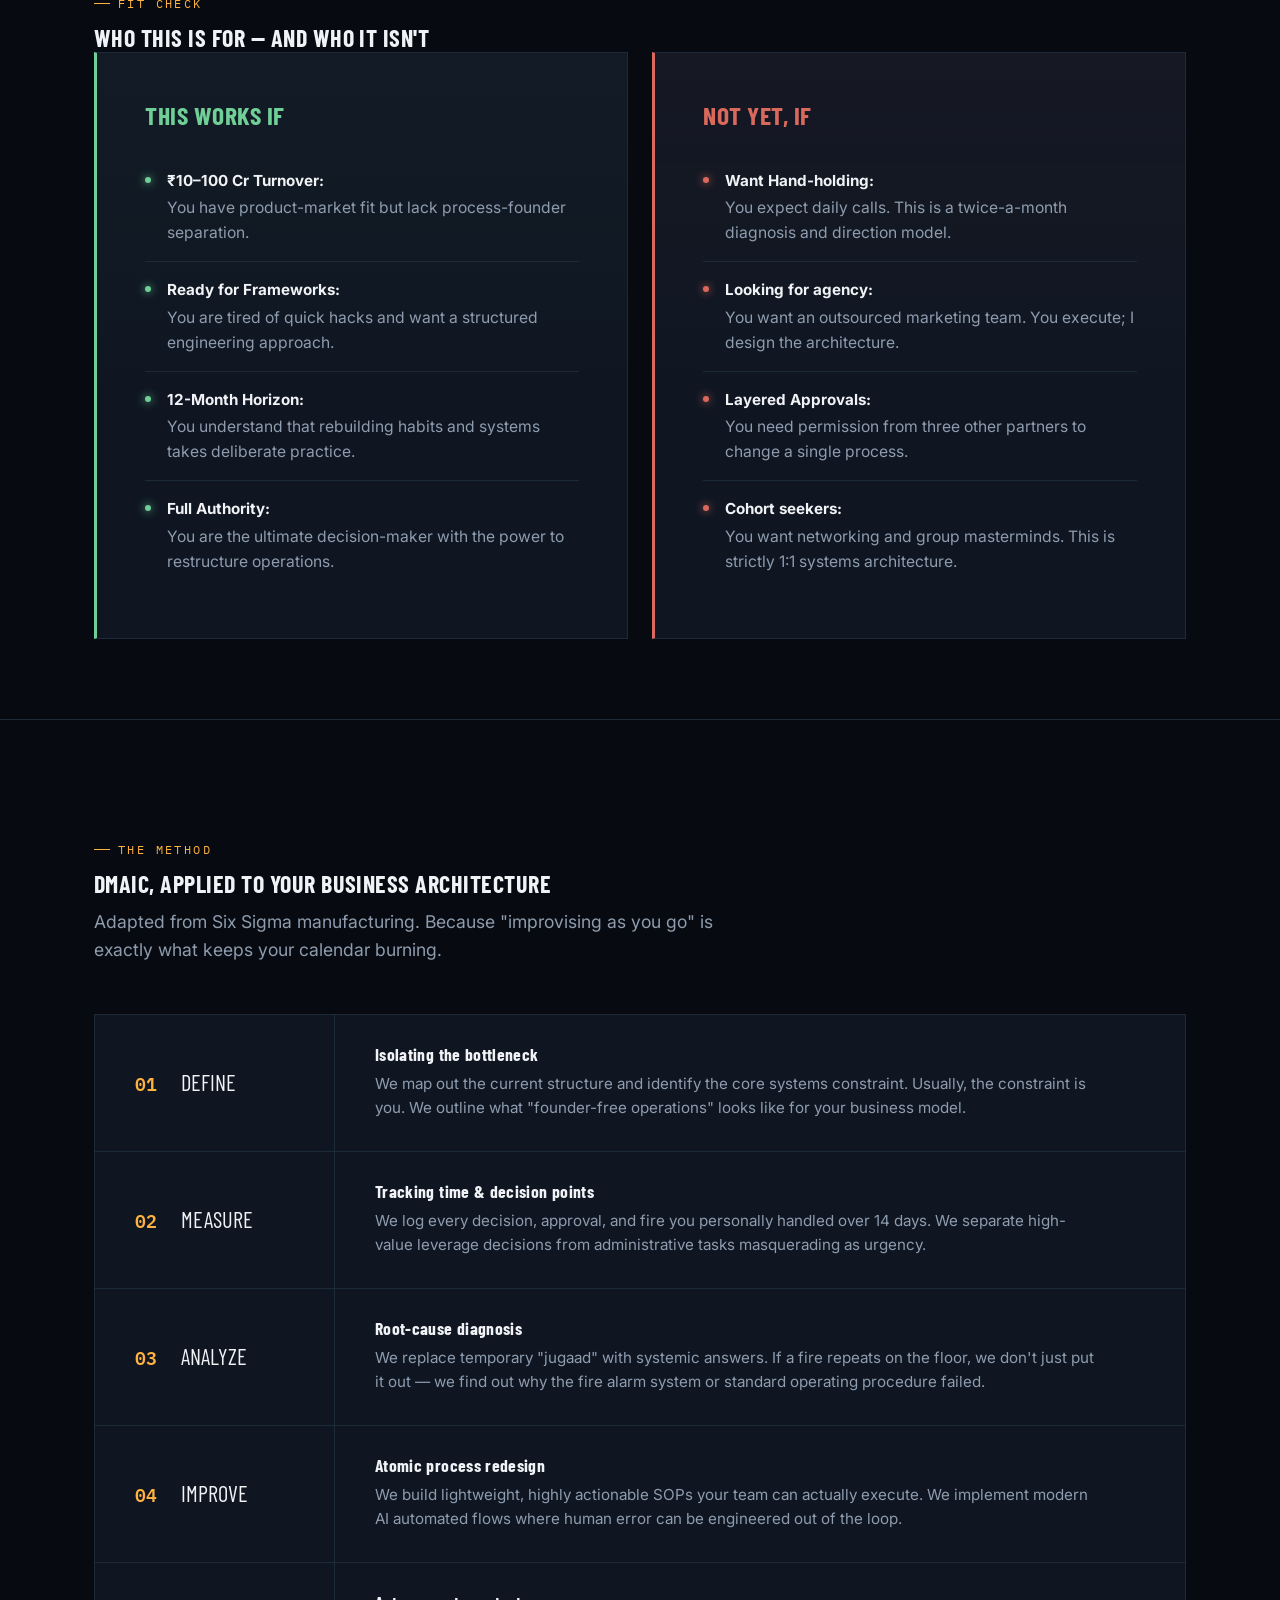
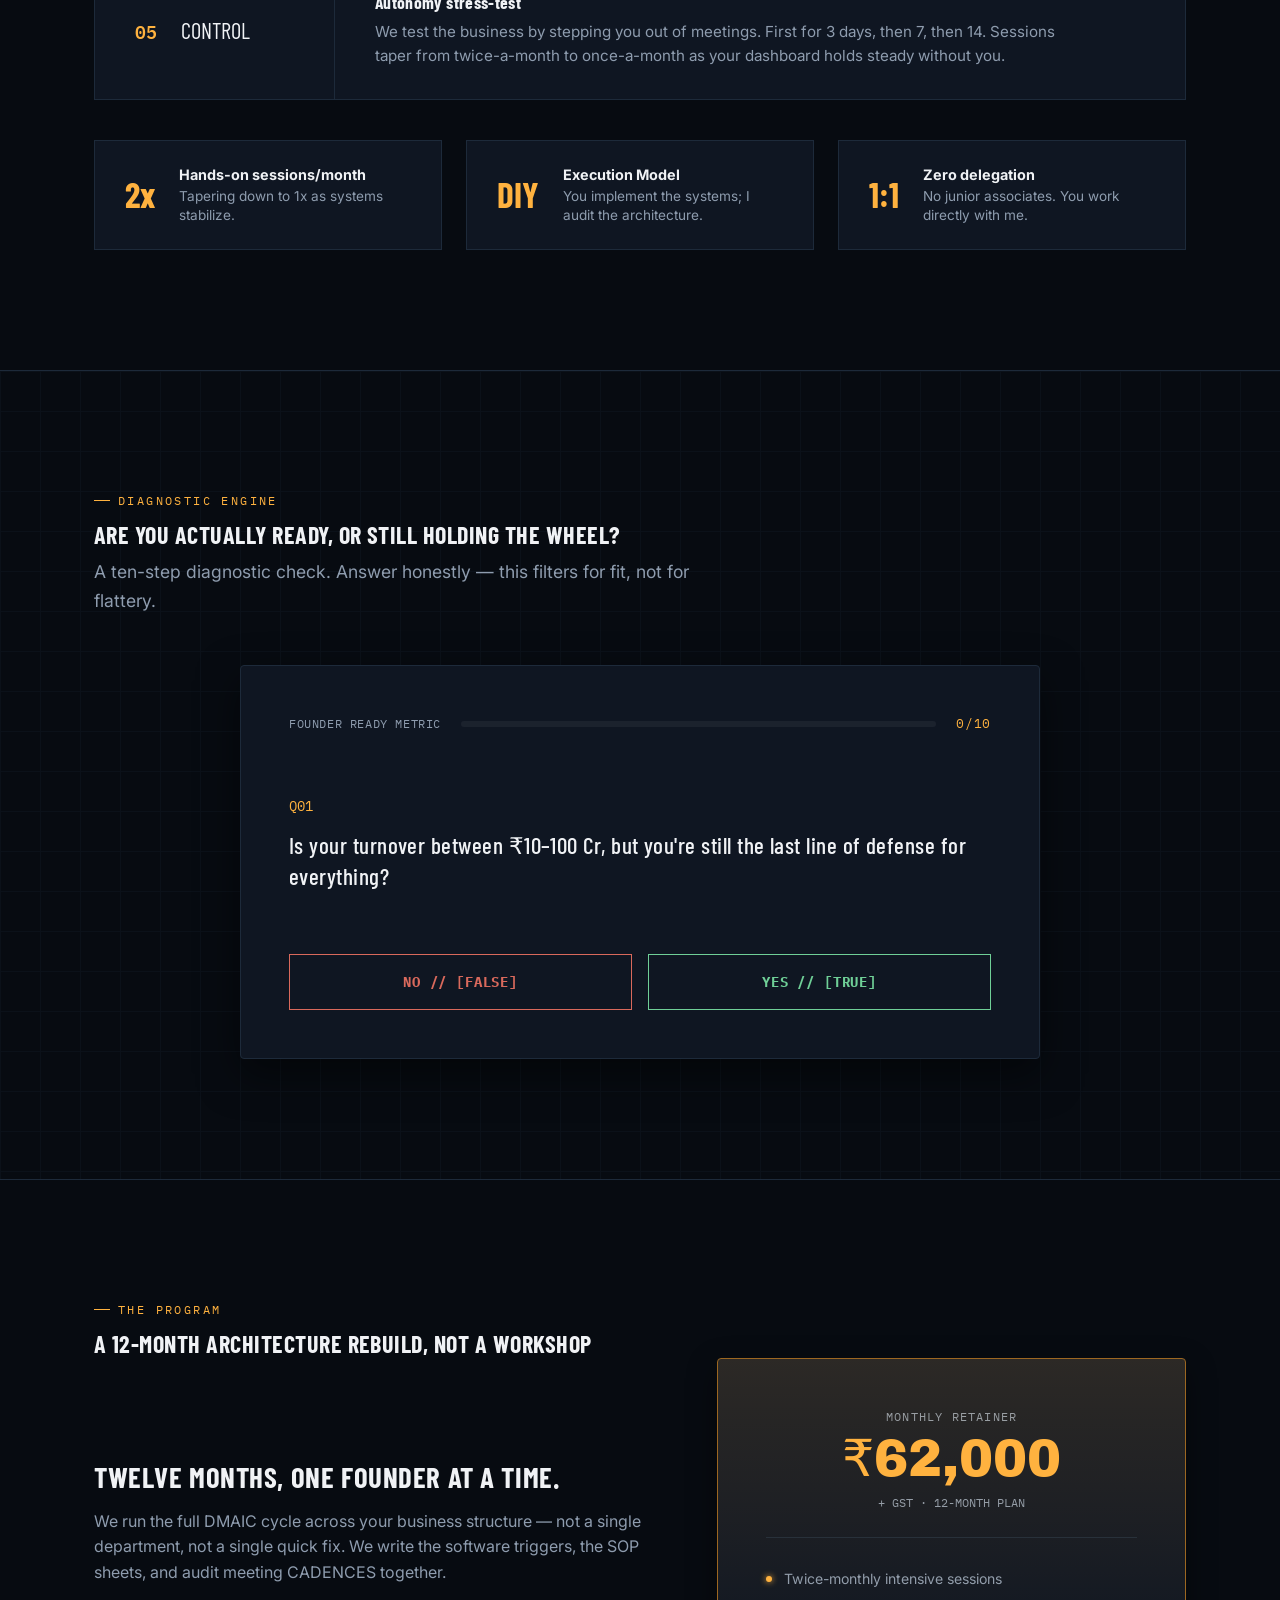
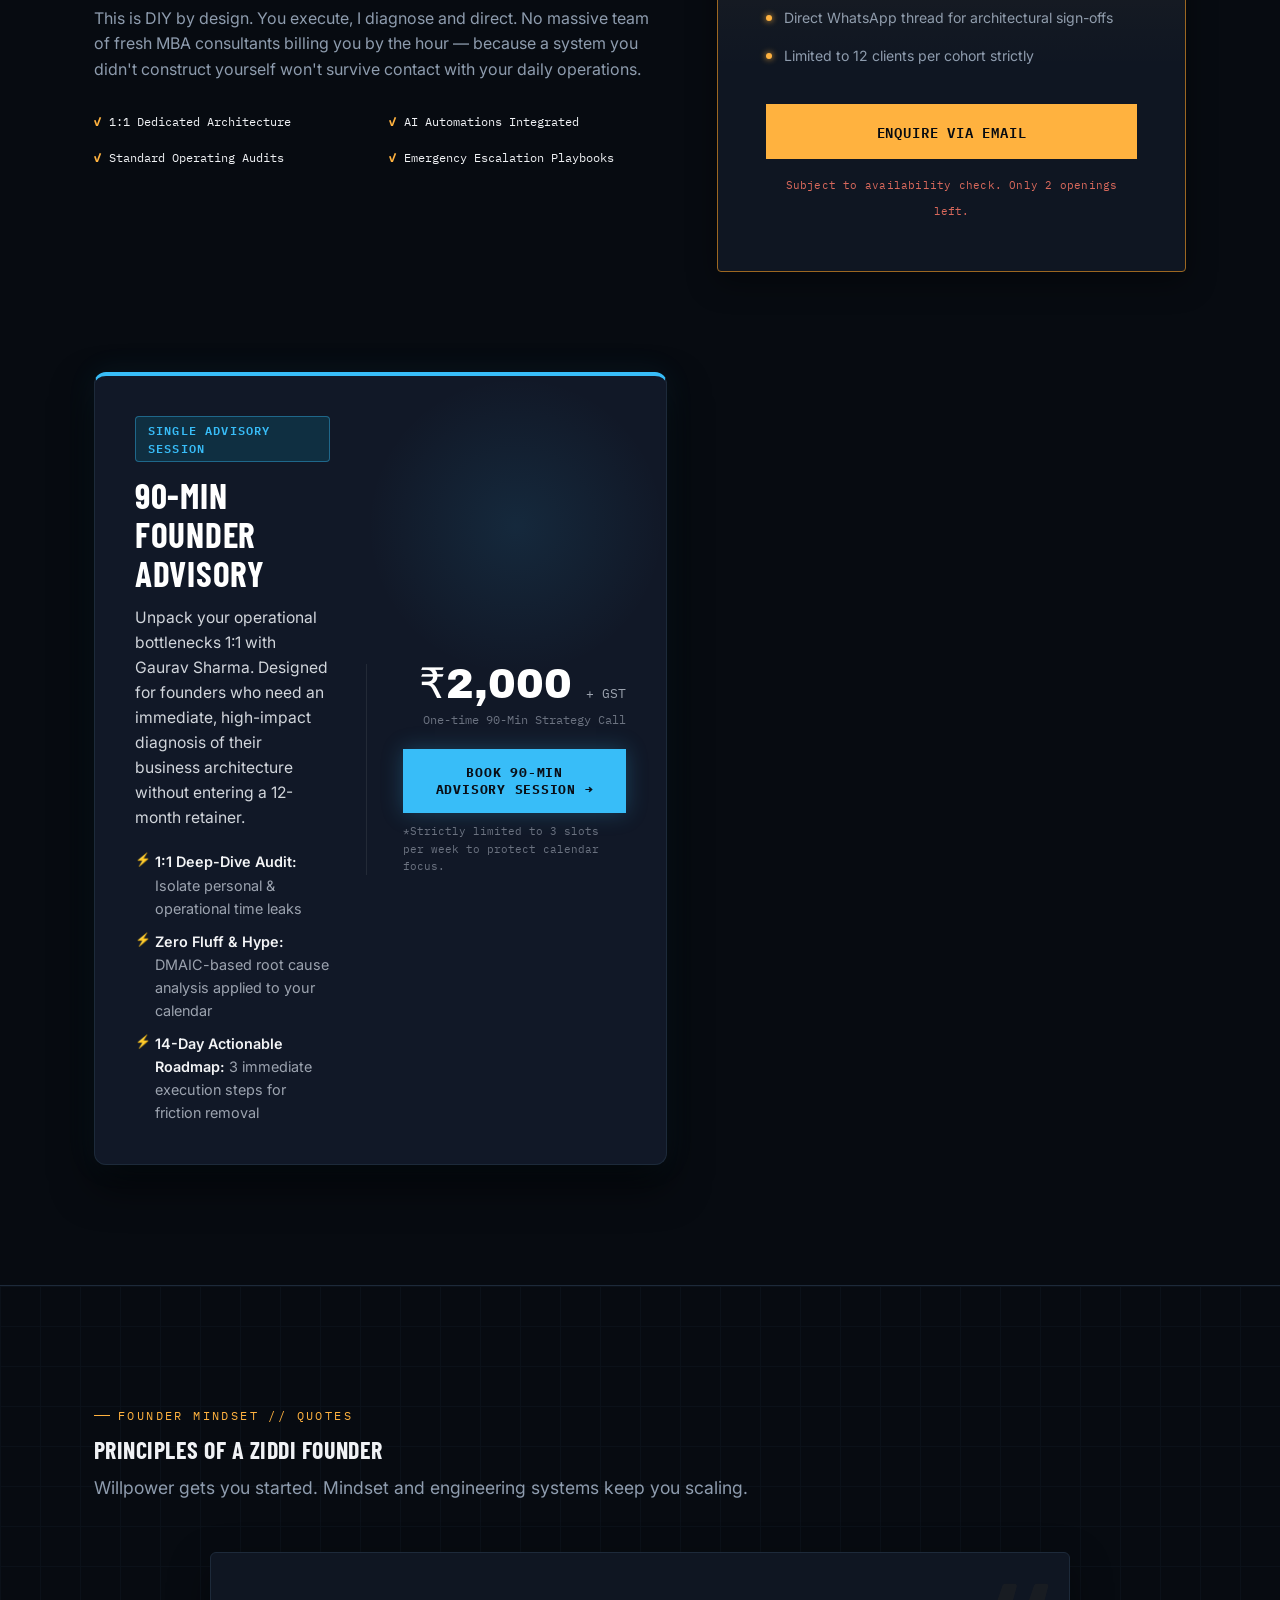
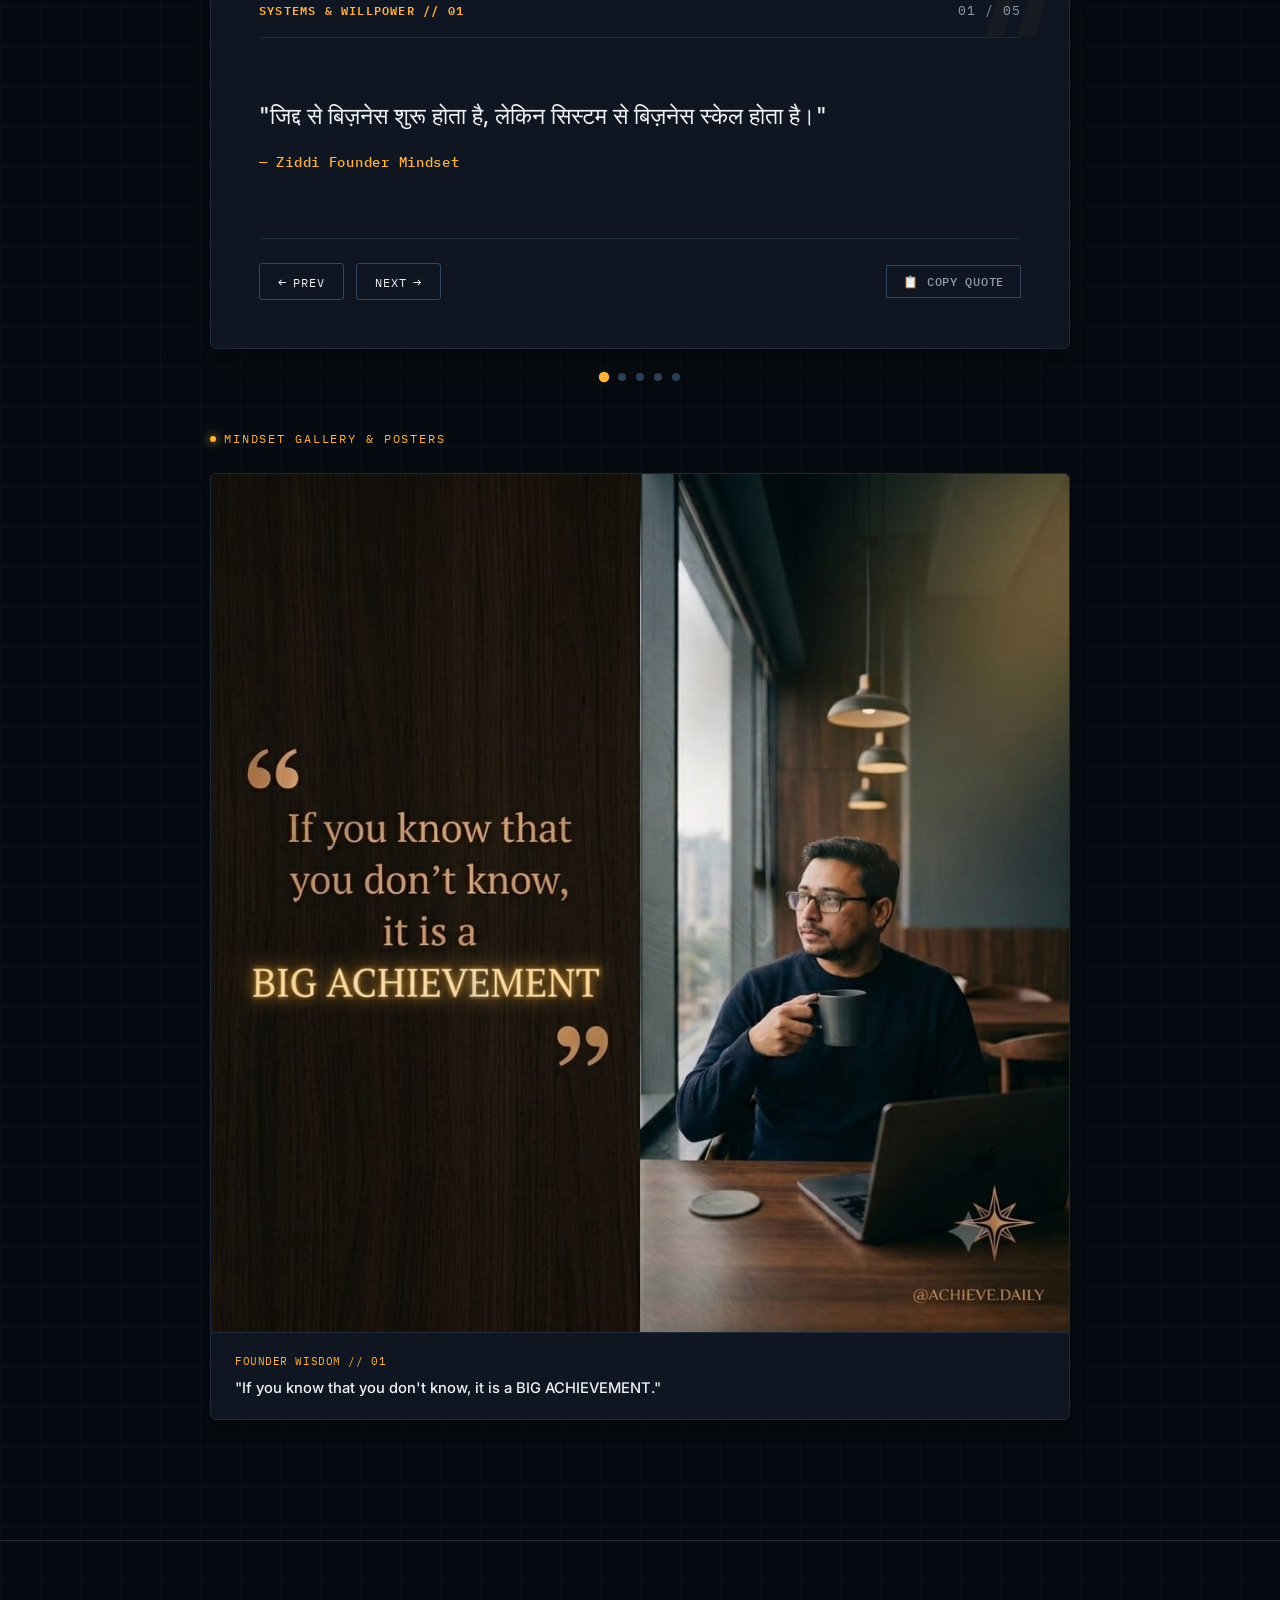
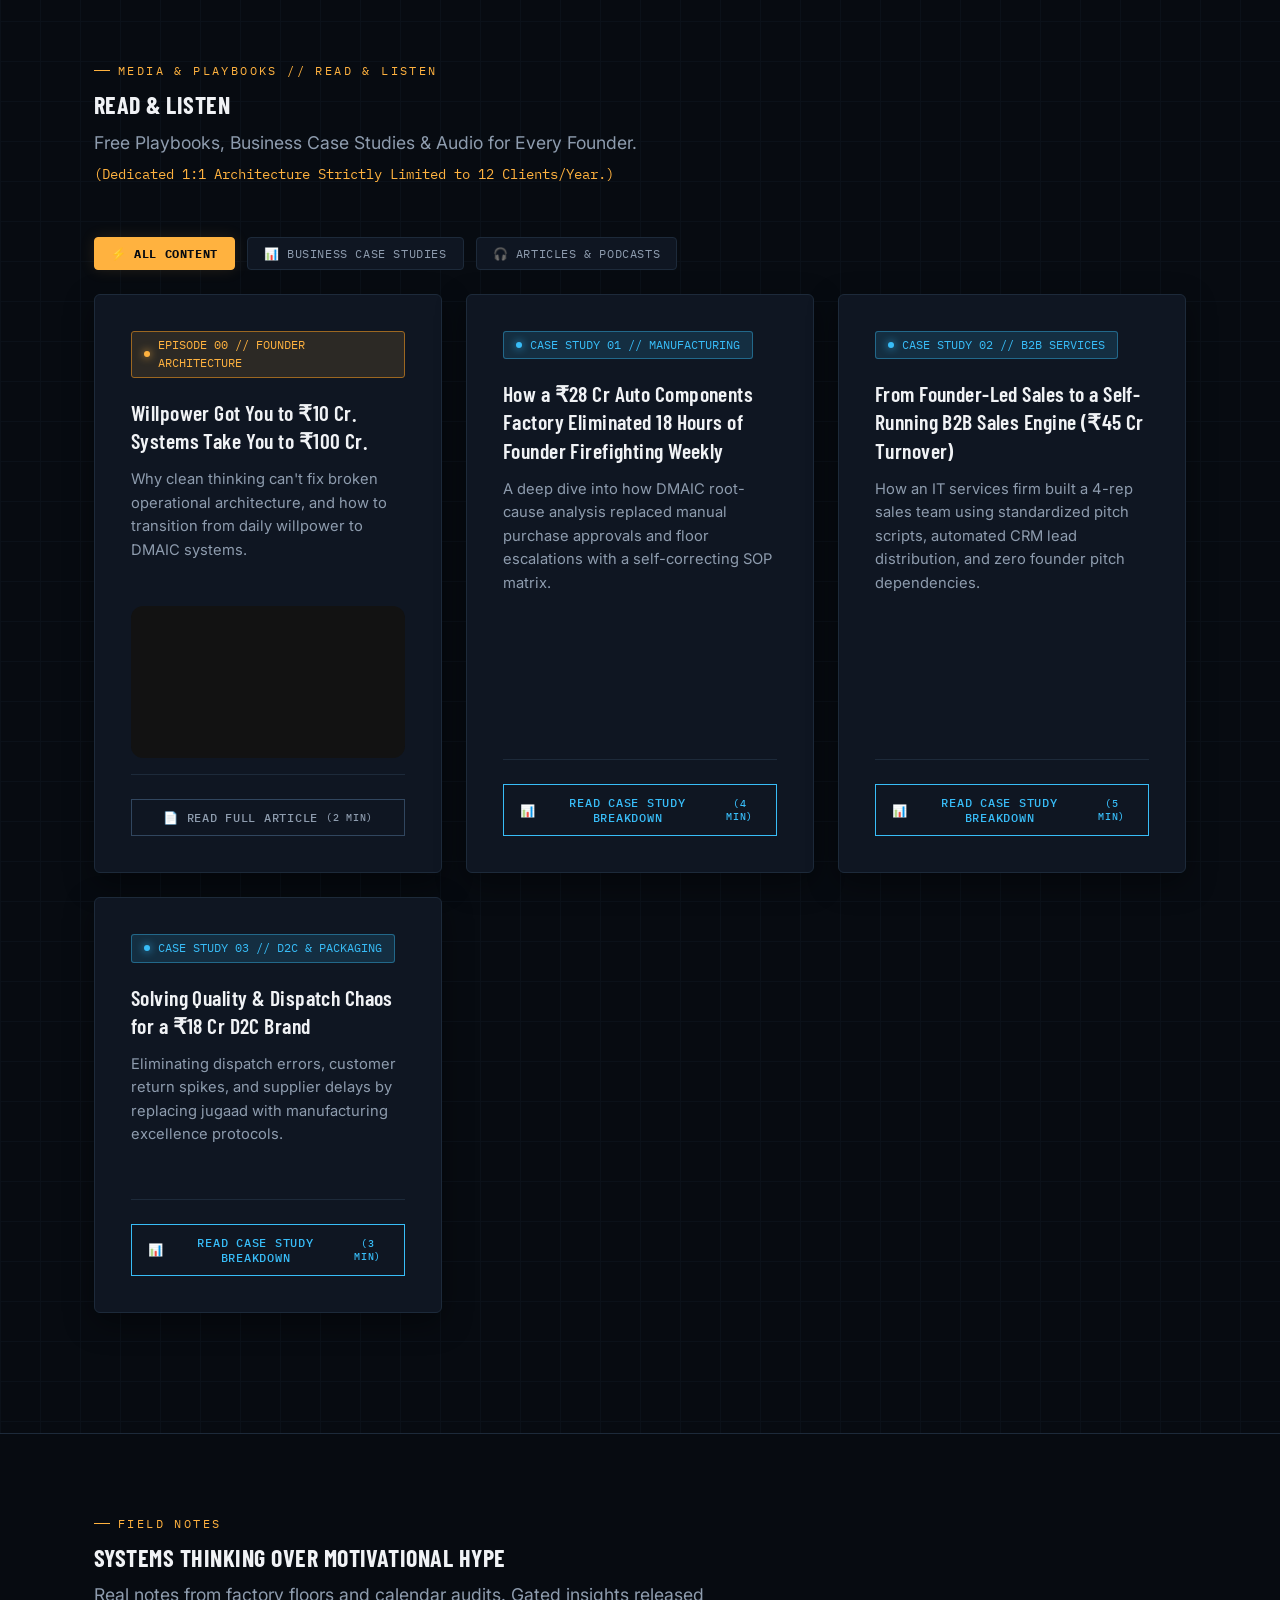
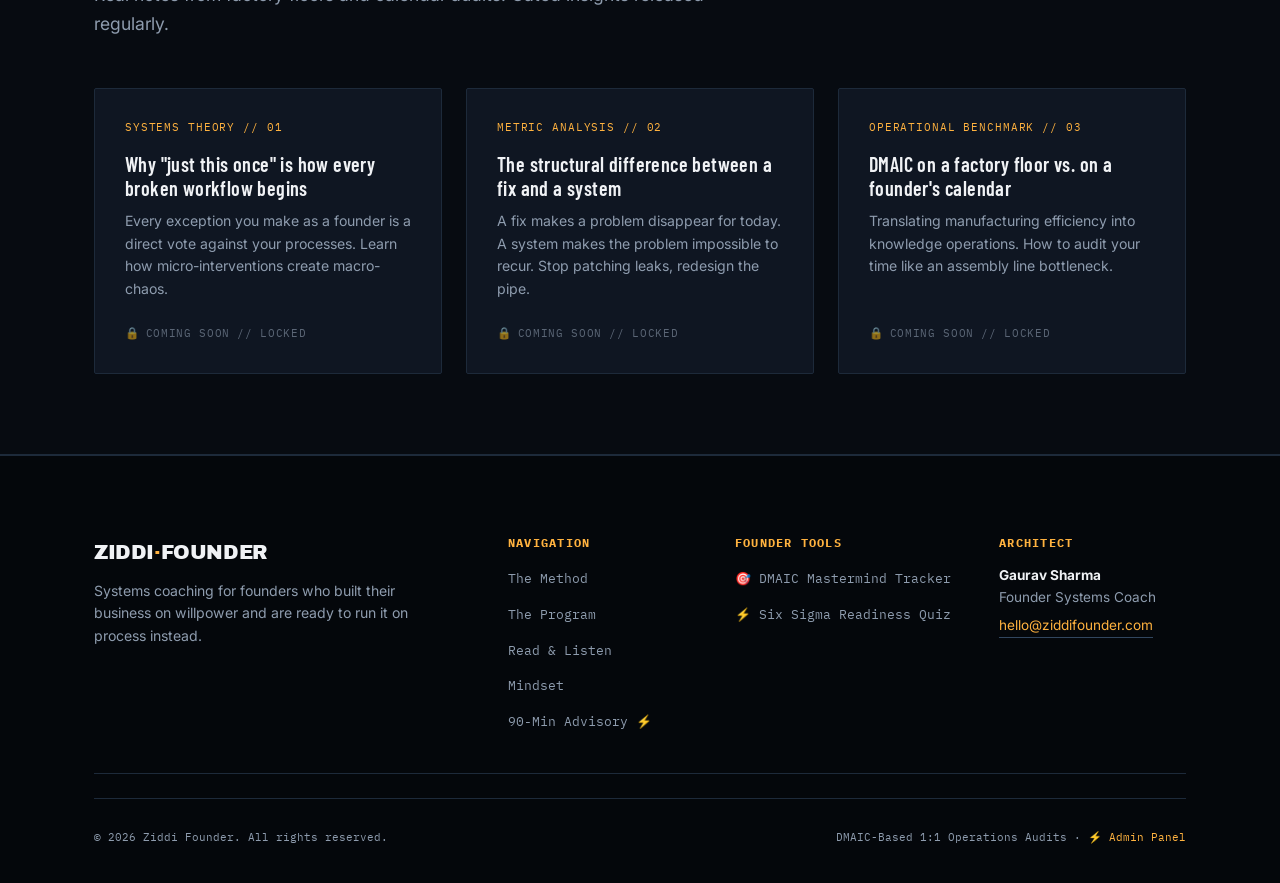
==== commit cbda58ce: "Add DMAIC Mastermind 18-Meeting Input Tool & update navigation" ====
--- a/index.html
+++ b/index.html
@@ -54,9 +54,7 @@
           <a href="javascript:void(0);" class="dropdown-trigger" id="navTools">Founder Tools <span class="dropdown-arrow">▼</span></a>
           <div class="nav-dropdown-menu">
             <a href="dmaic-tracker/index.html" class="dropdown-link">🎯 DMAIC Mastermind Tracker</a>
-            <a href="ig-generator/index.html" class="dropdown-link">📸 IG Content Generator</a>
             <a href="six-sigma-quiz/index.html" class="dropdown-link">⚡ Six Sigma Diagnostic</a>
-            <a href="spiritual-utility-platform/index.html" class="dropdown-link">🕉️ DharmMarg Platform</a>
           </div>
         </div>
         <a href="#listen" id="navListen">Read & Listen</a>
@@ -648,9 +646,7 @@
           <h4>FOUNDER TOOLS</h4>
           <ul>
             <li><a href="dmaic-tracker/index.html">🎯 DMAIC Mastermind Tracker</a></li>
-            <li><a href="ig-generator/index.html">📸 AI IG Content Generator</a></li>
             <li><a href="six-sigma-quiz/index.html">⚡ Six Sigma Readiness Quiz</a></li>
-            <li><a href="spiritual-utility-platform/index.html">🕉️ DharmMarg Platform</a></li>
           </ul>
         </div>
 
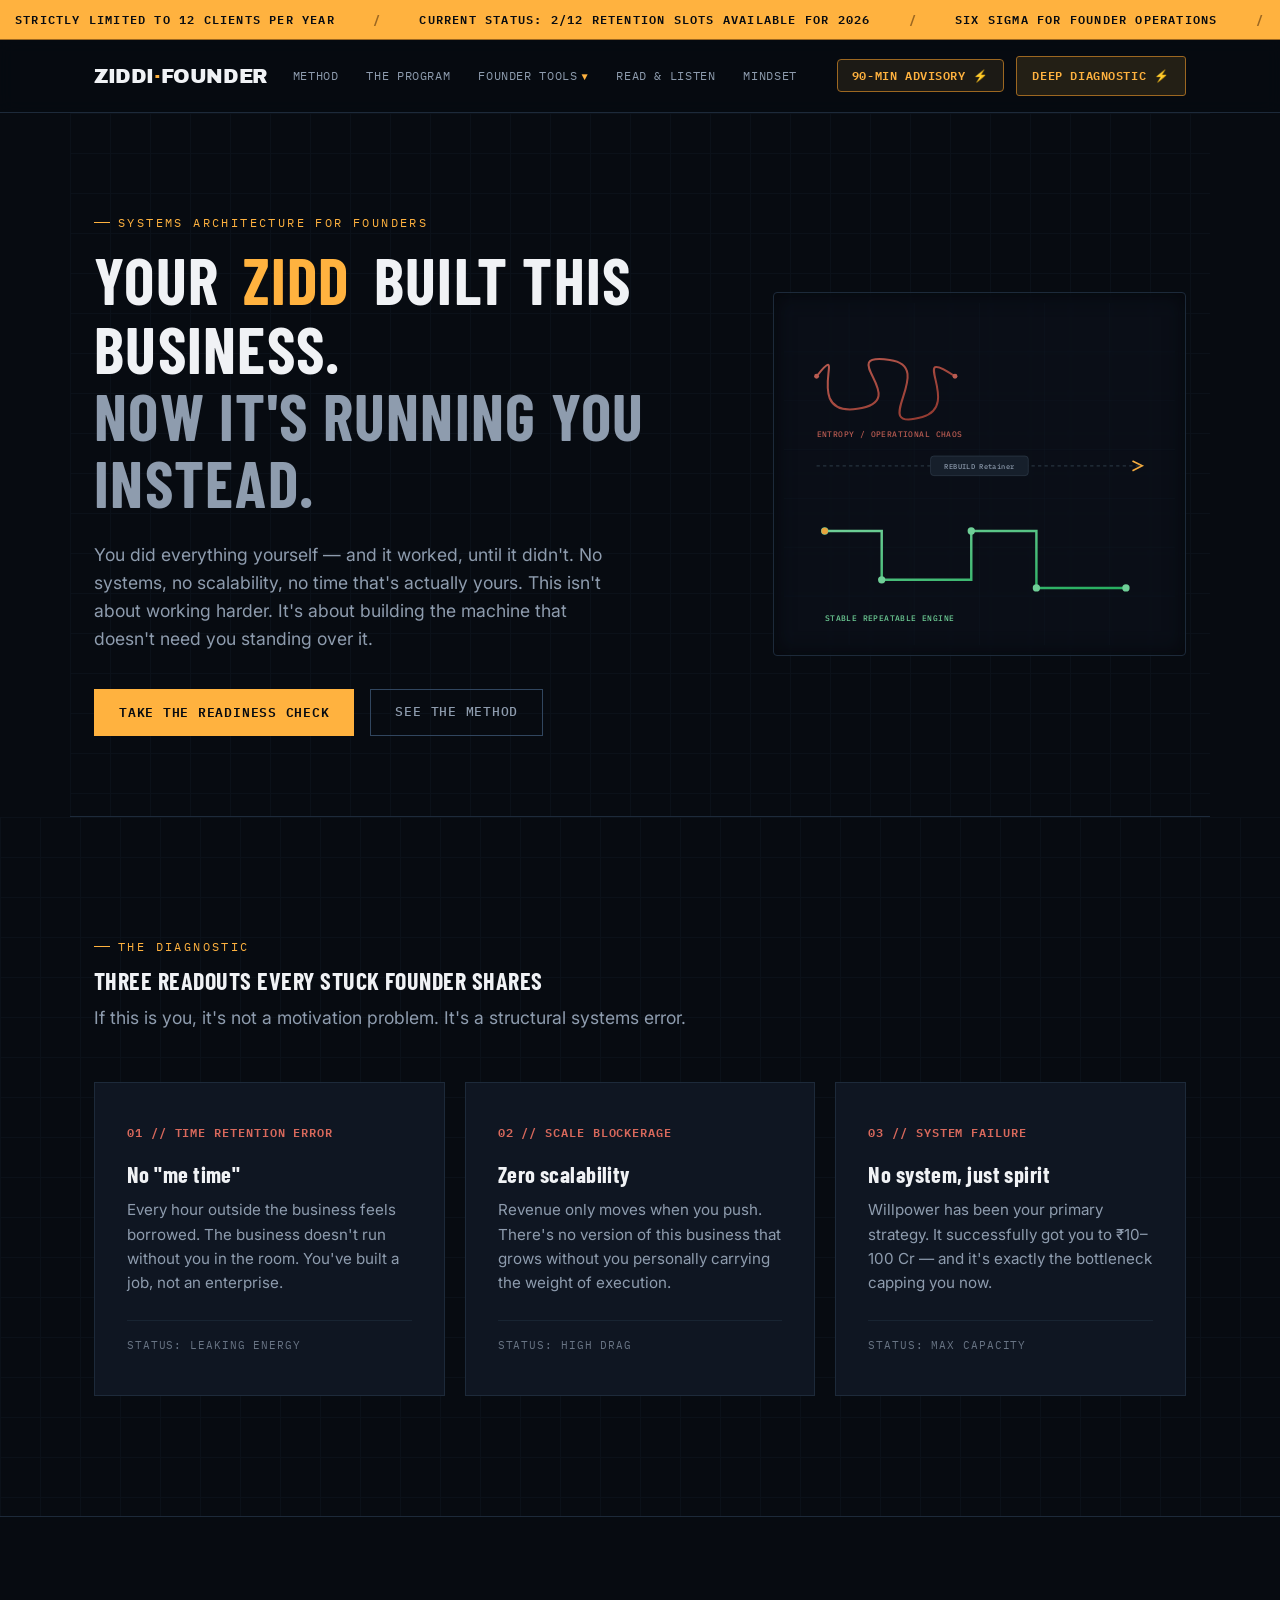
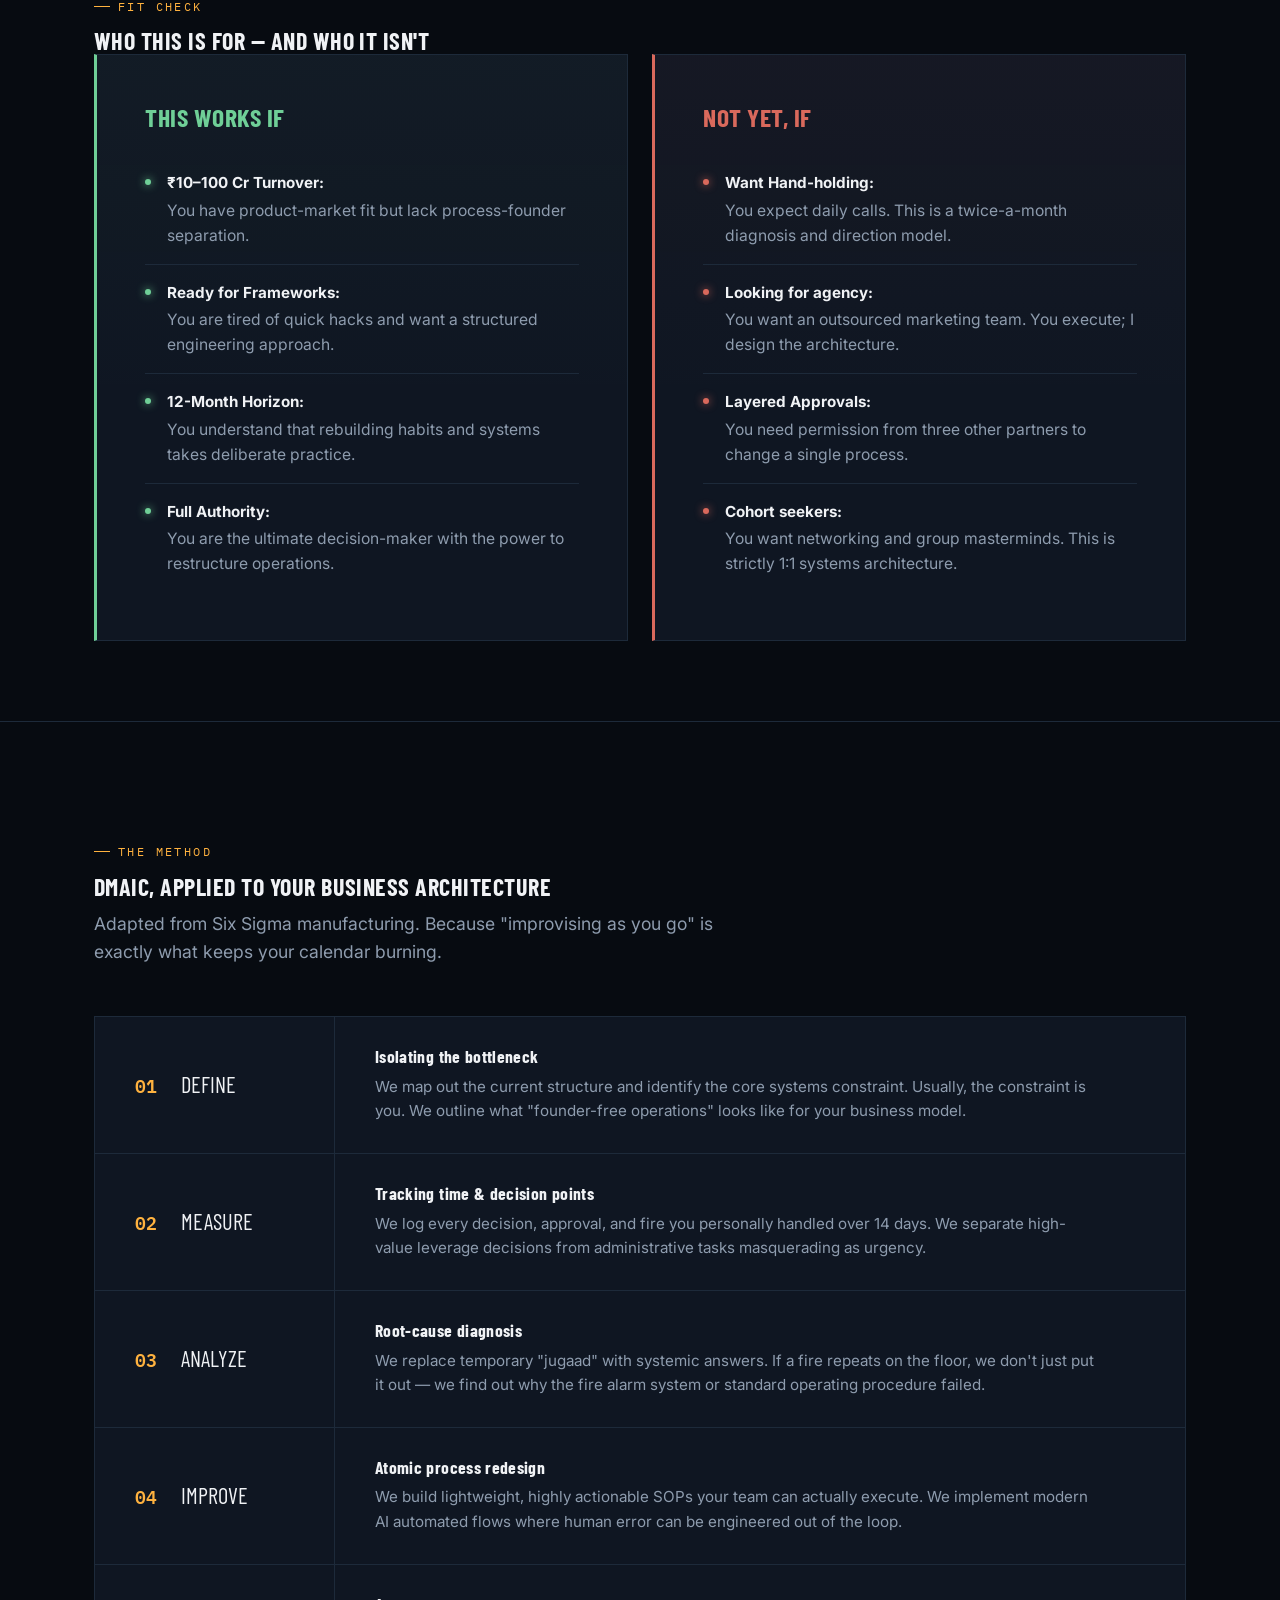
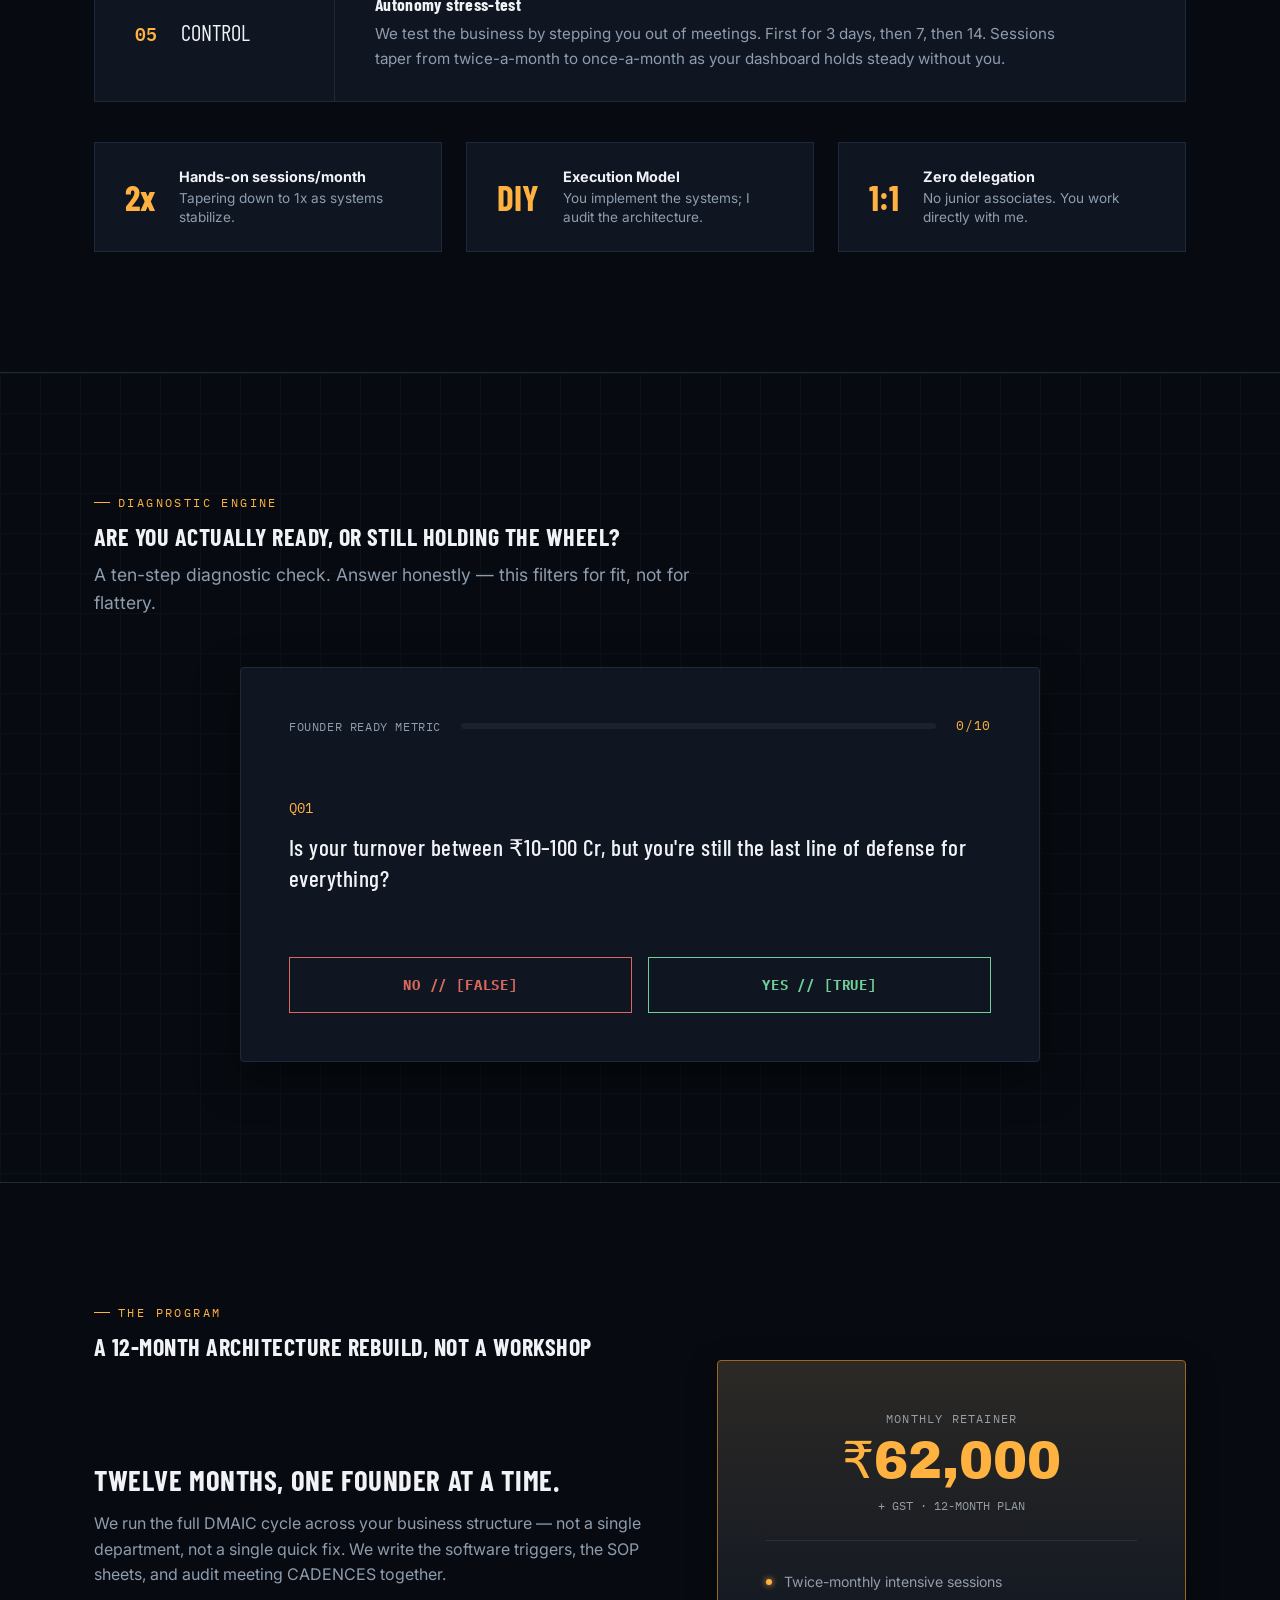
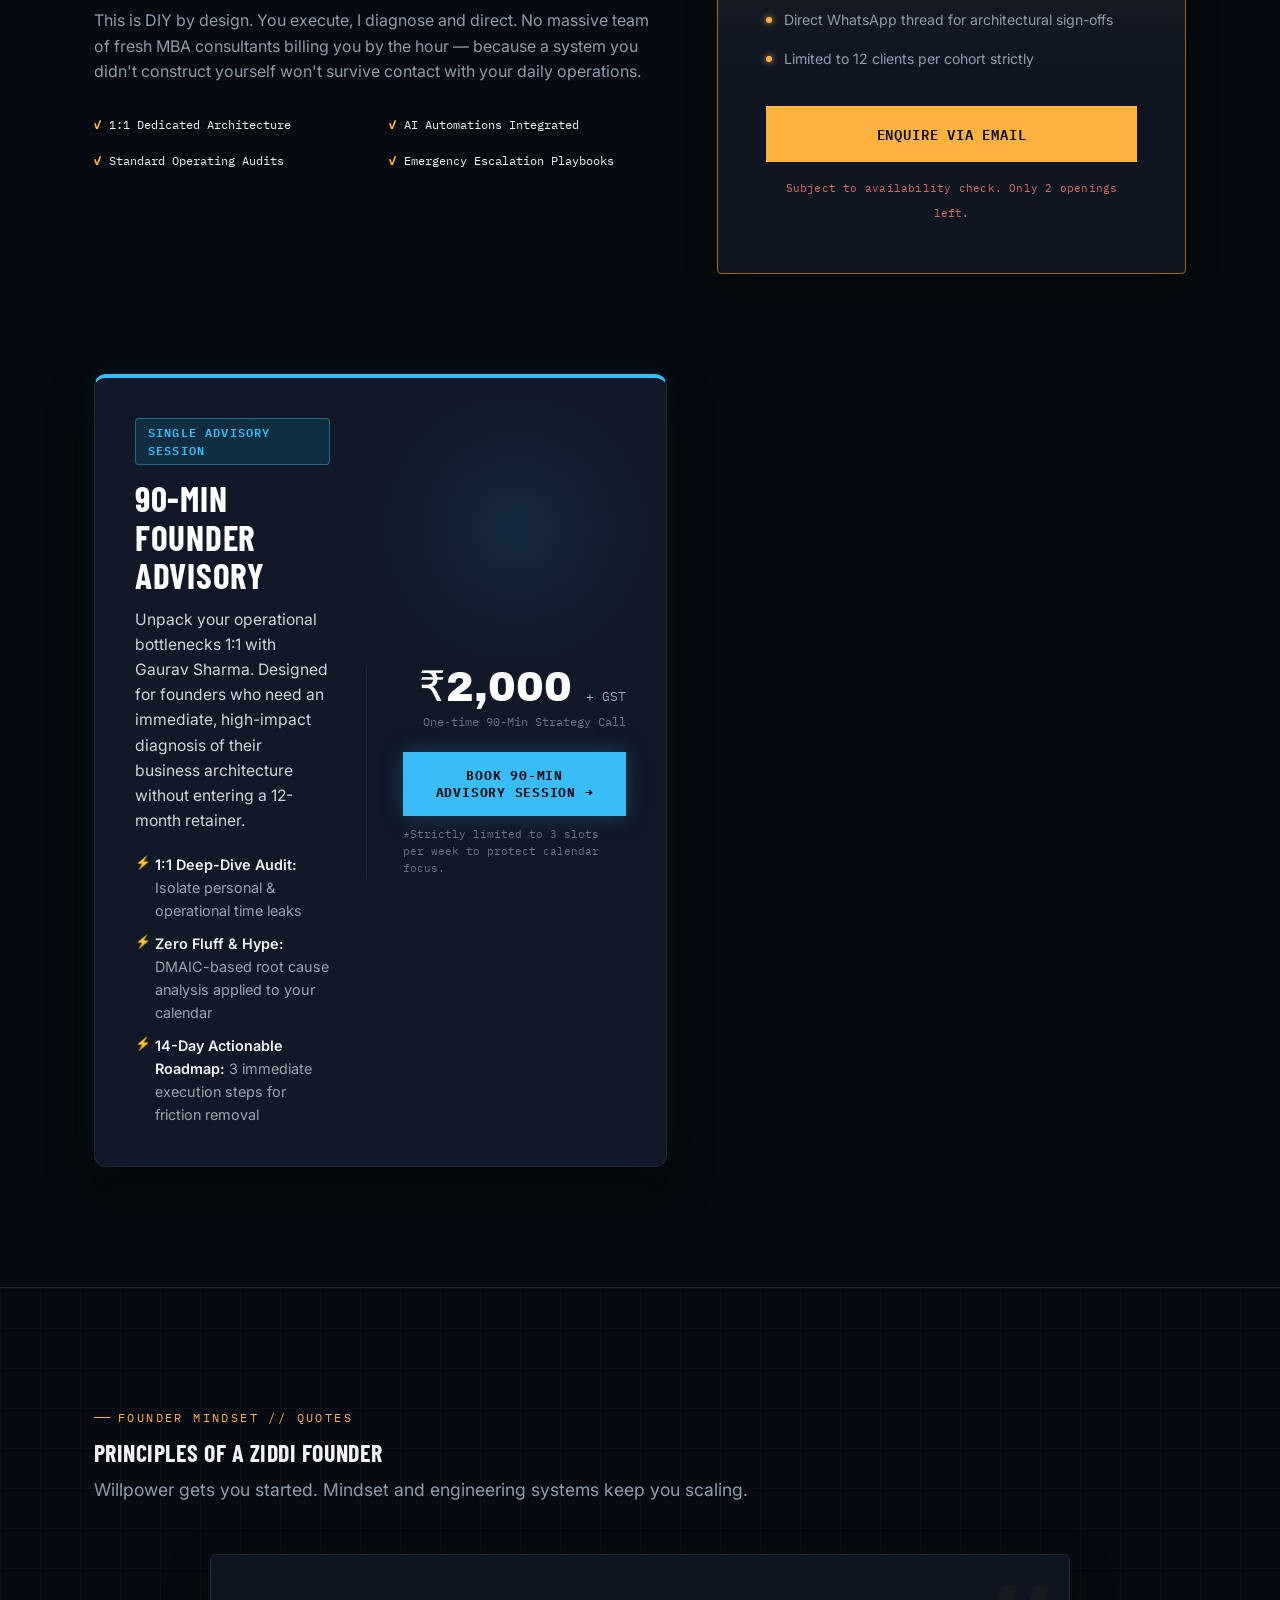
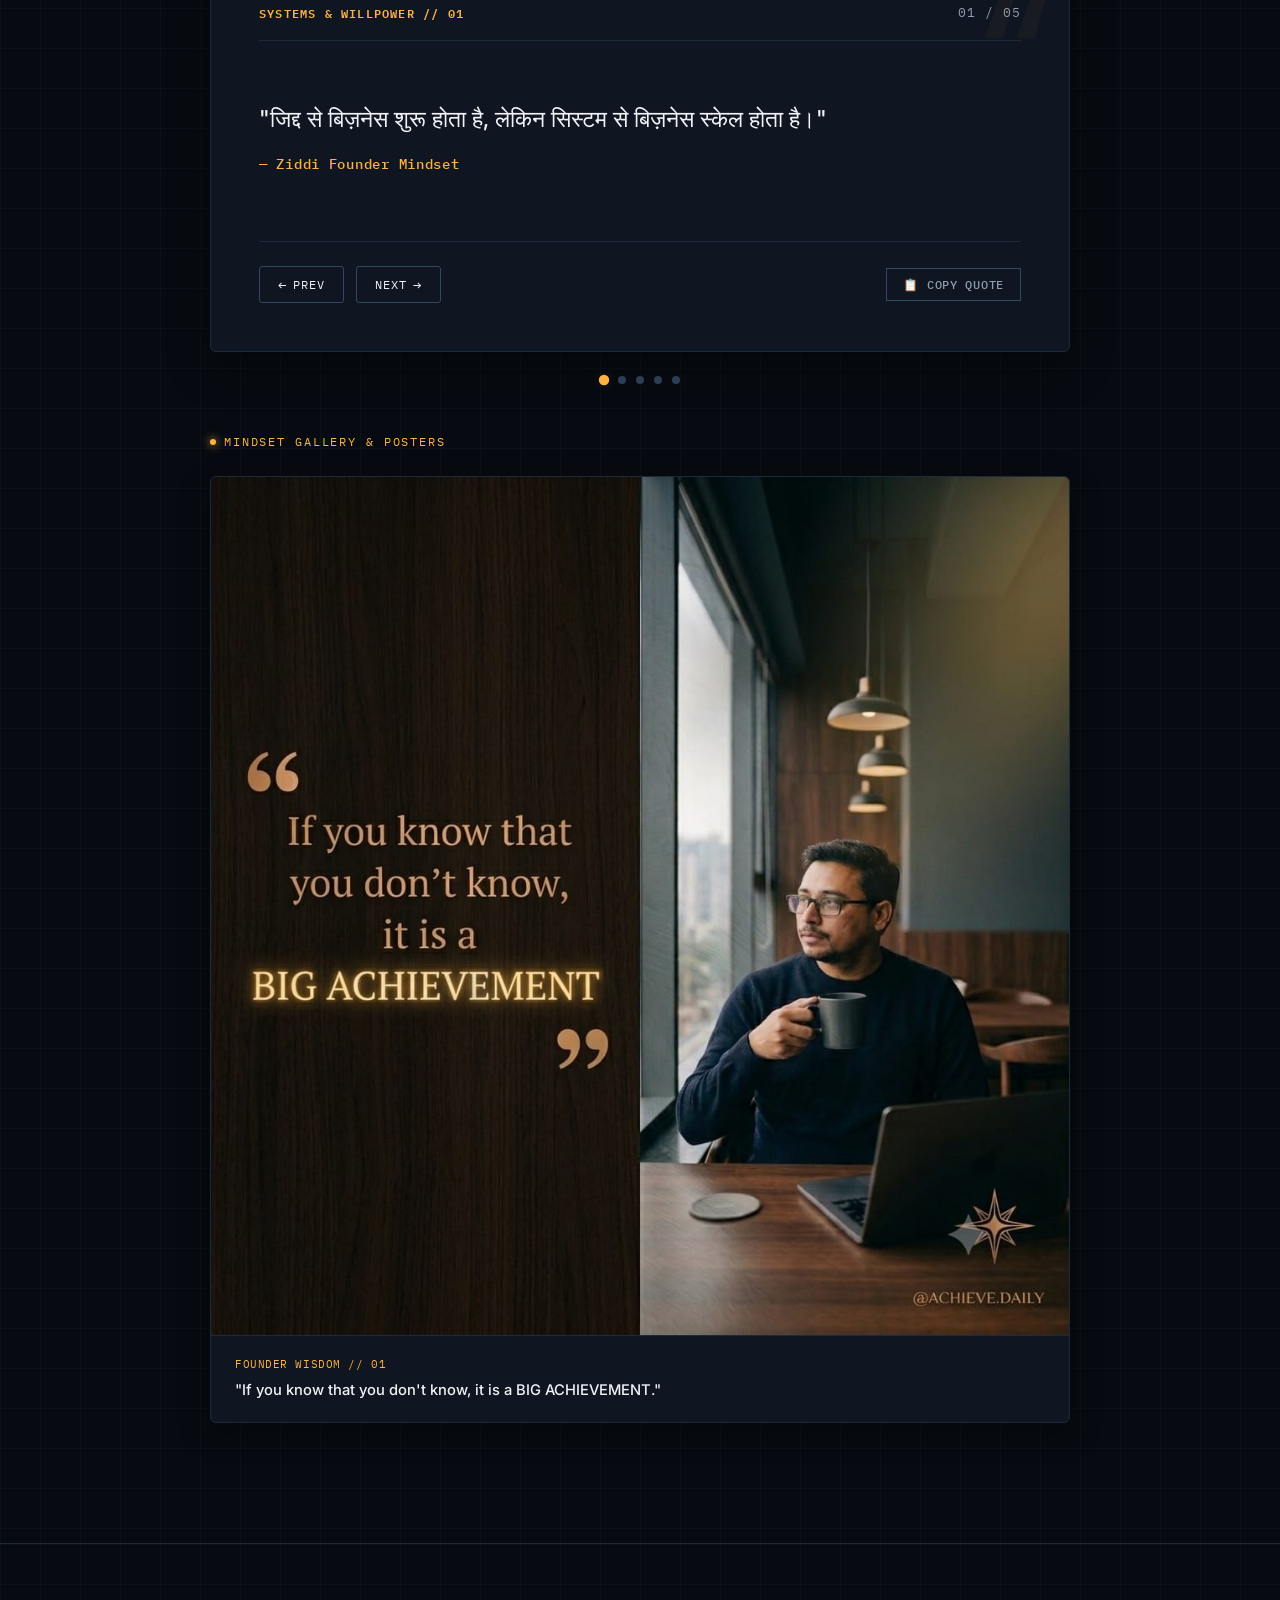
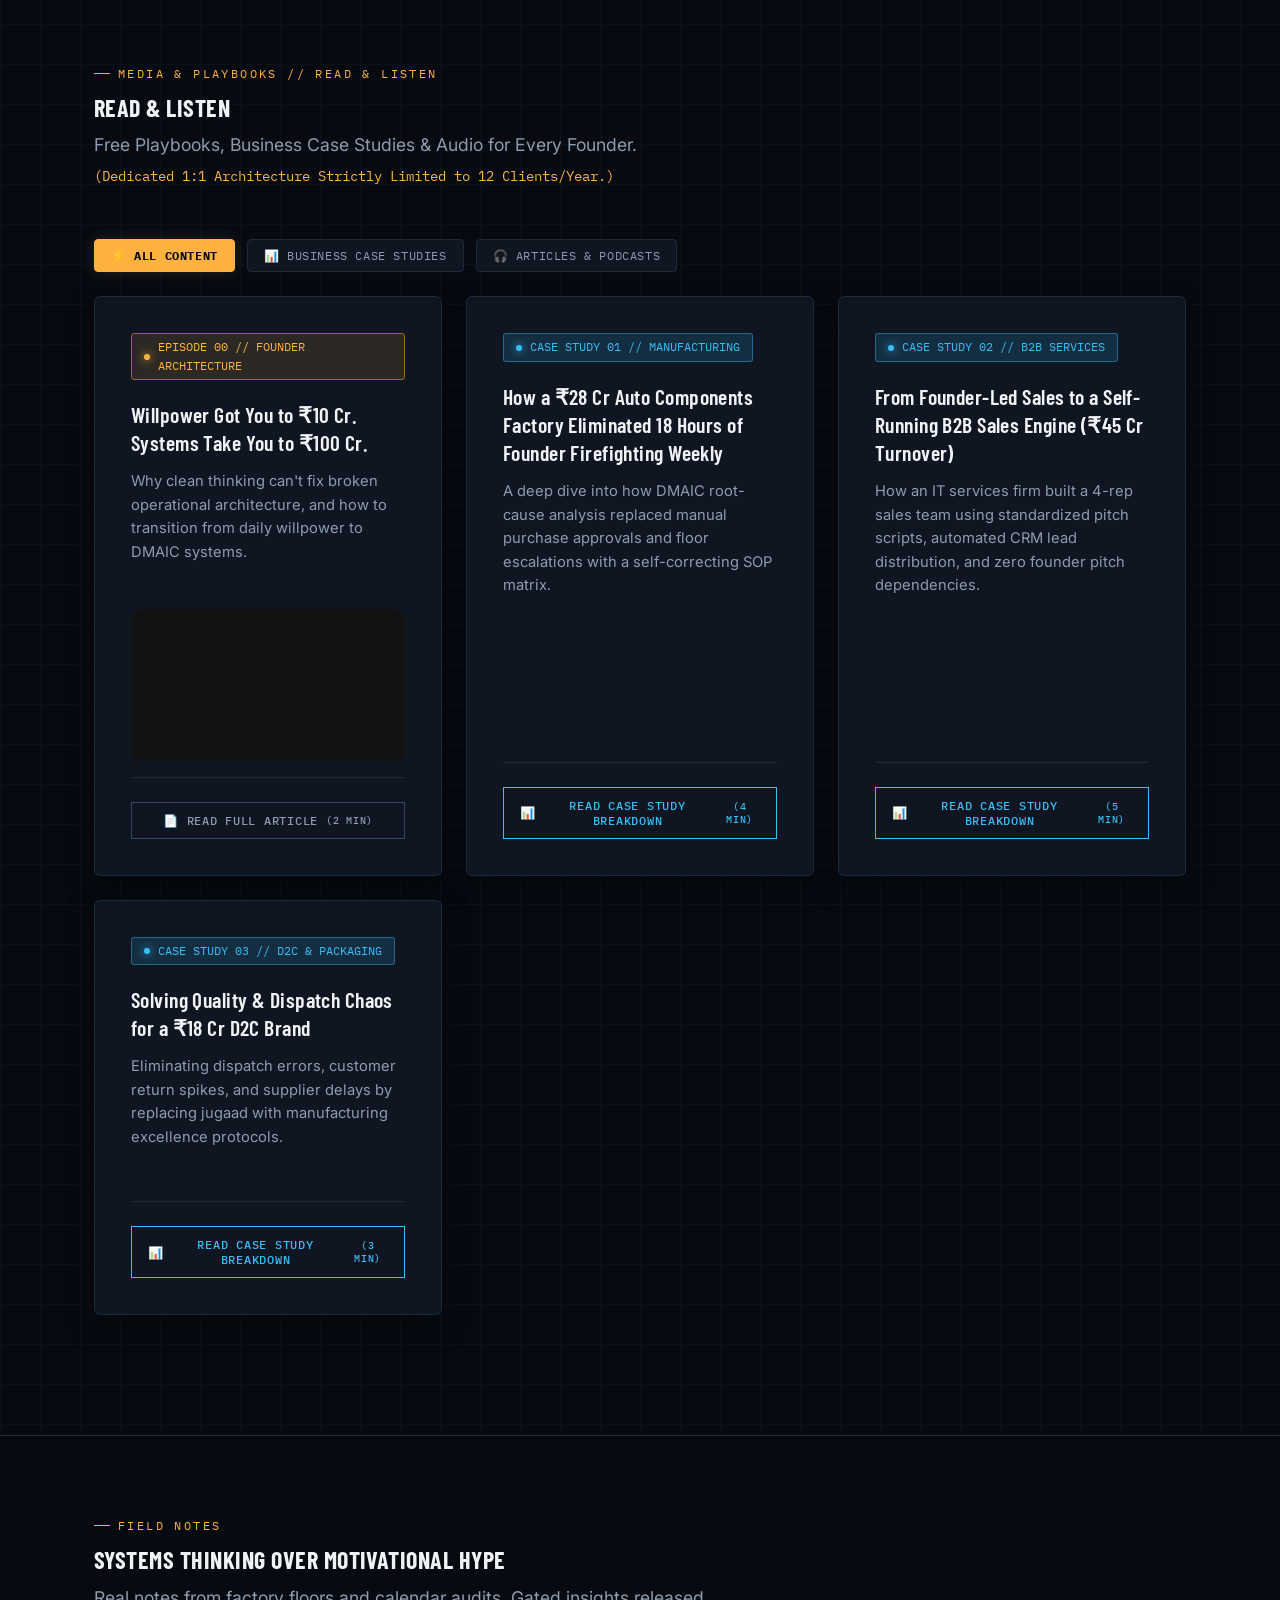
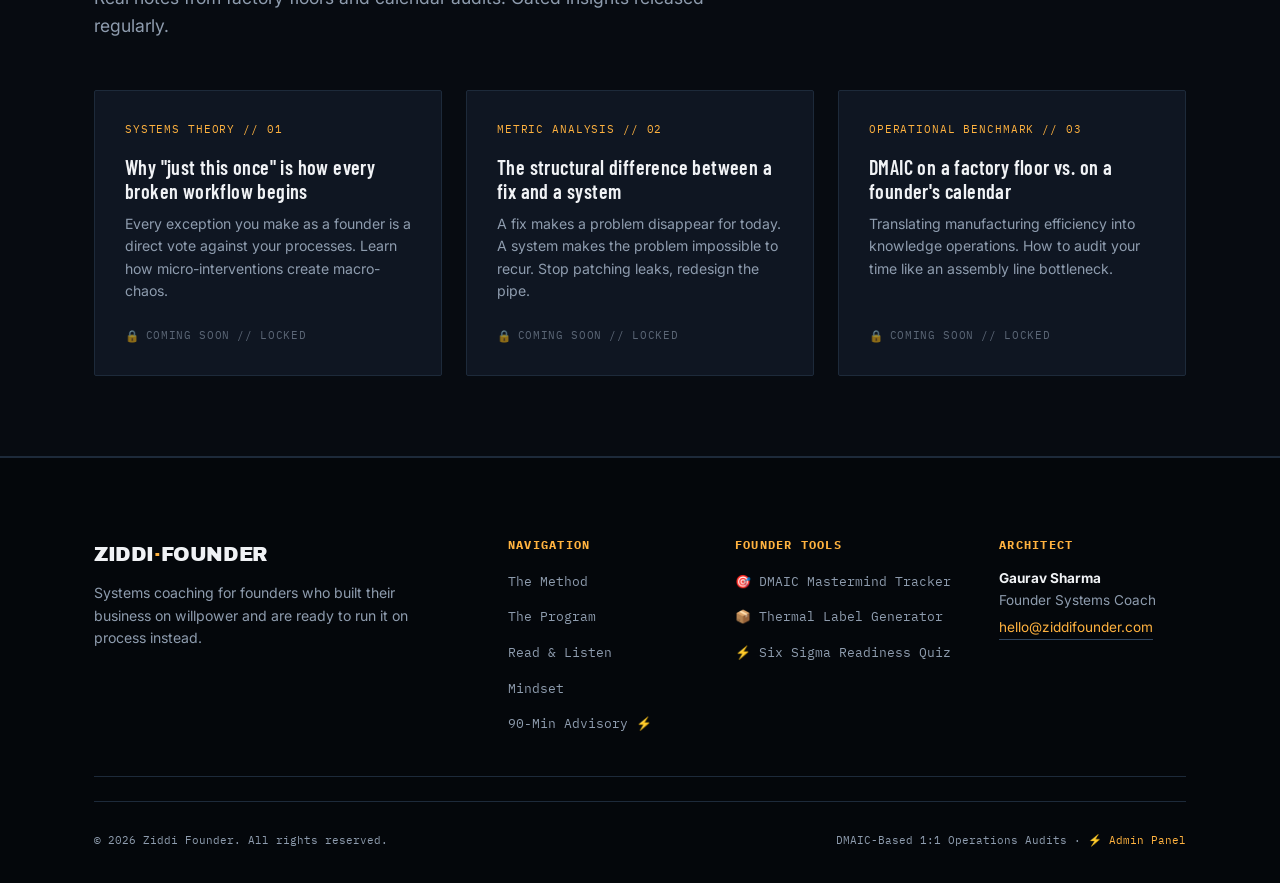
==== commit d0c9973e: "Add Yashvriddhi 100x150mm Thermal Shipping Label Generator" ====
--- a/index.html
+++ b/index.html
@@ -54,6 +54,7 @@
           <a href="javascript:void(0);" class="dropdown-trigger" id="navTools">Founder Tools <span class="dropdown-arrow">▼</span></a>
           <div class="nav-dropdown-menu">
             <a href="dmaic-tracker/index.html" class="dropdown-link">🎯 DMAIC Mastermind Tracker</a>
+            <a href="label-generator/index.html" class="dropdown-link">📦 Thermal Label Generator</a>
             <a href="six-sigma-quiz/index.html" class="dropdown-link">⚡ Six Sigma Diagnostic</a>
           </div>
         </div>
@@ -646,6 +647,7 @@
           <h4>FOUNDER TOOLS</h4>
           <ul>
             <li><a href="dmaic-tracker/index.html">🎯 DMAIC Mastermind Tracker</a></li>
+            <li><a href="label-generator/index.html">📦 Thermal Label Generator</a></li>
             <li><a href="six-sigma-quiz/index.html">⚡ Six Sigma Readiness Quiz</a></li>
           </ul>
         </div>
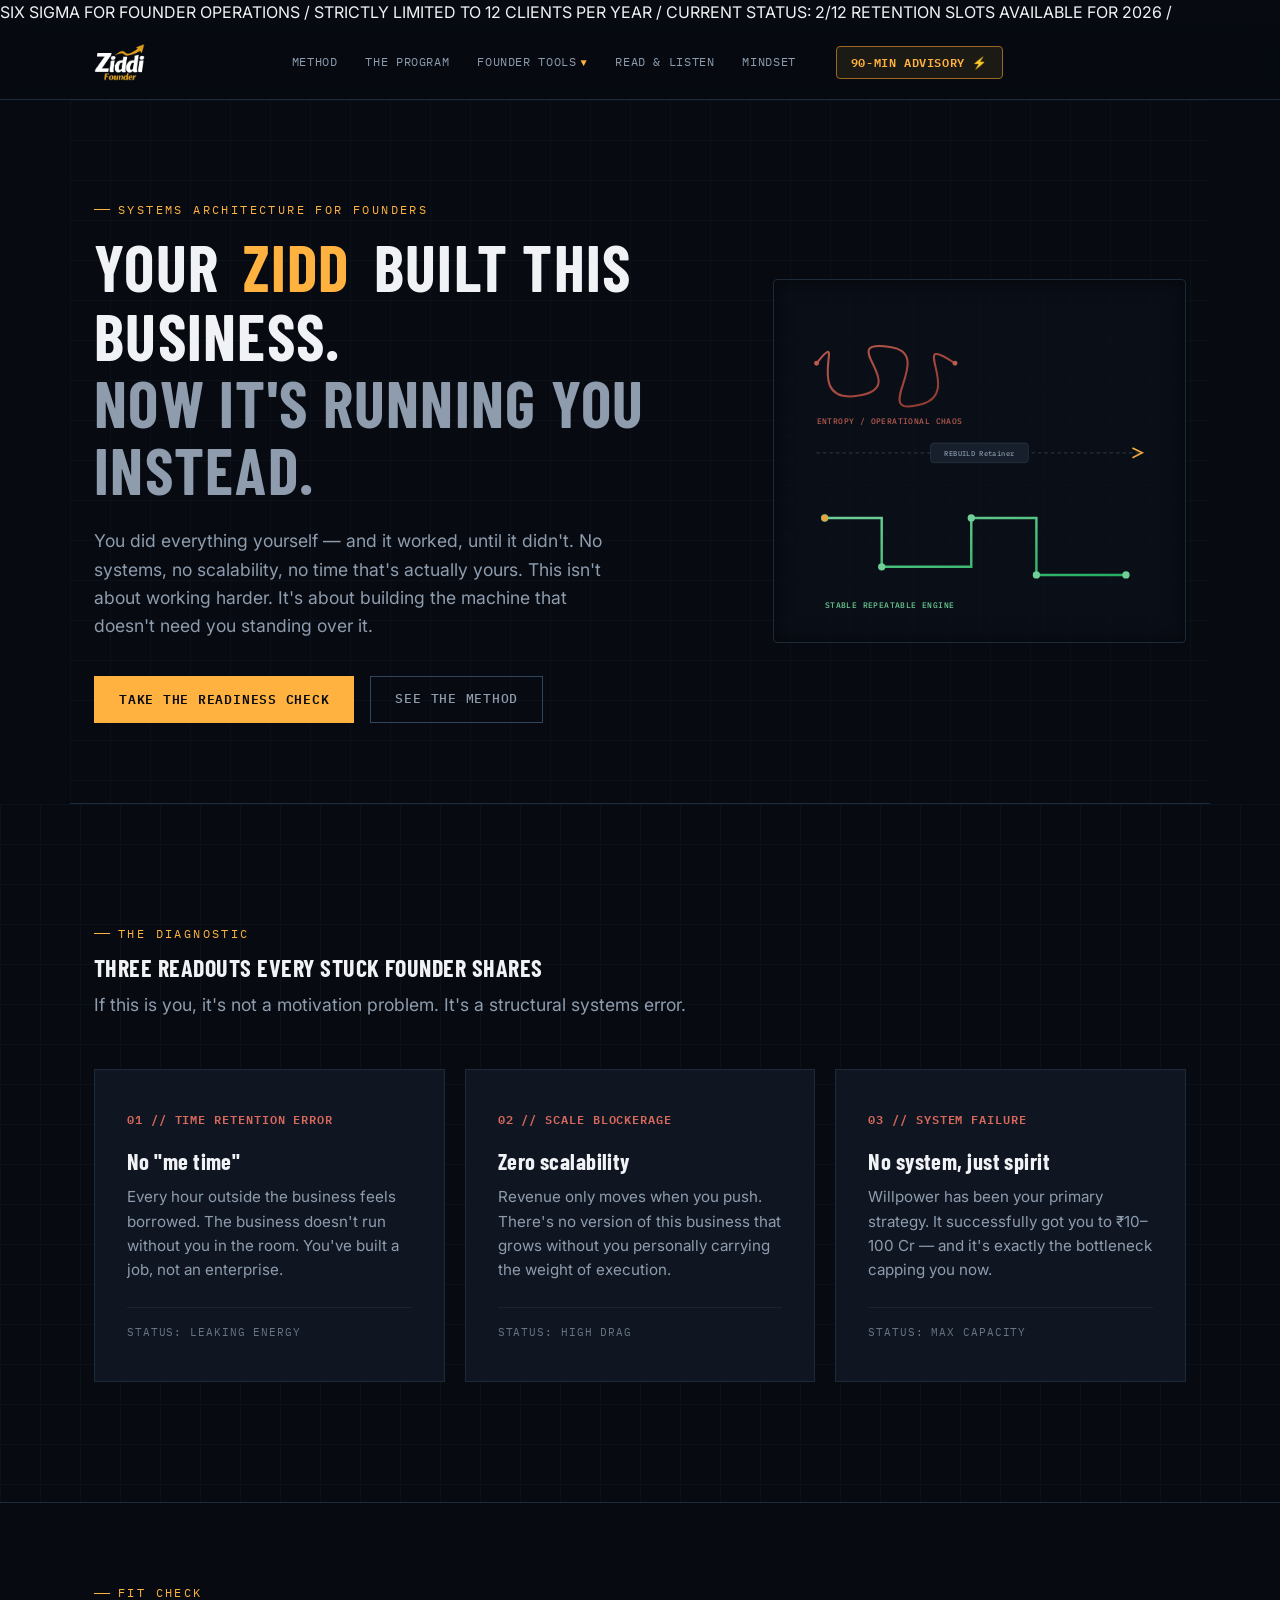
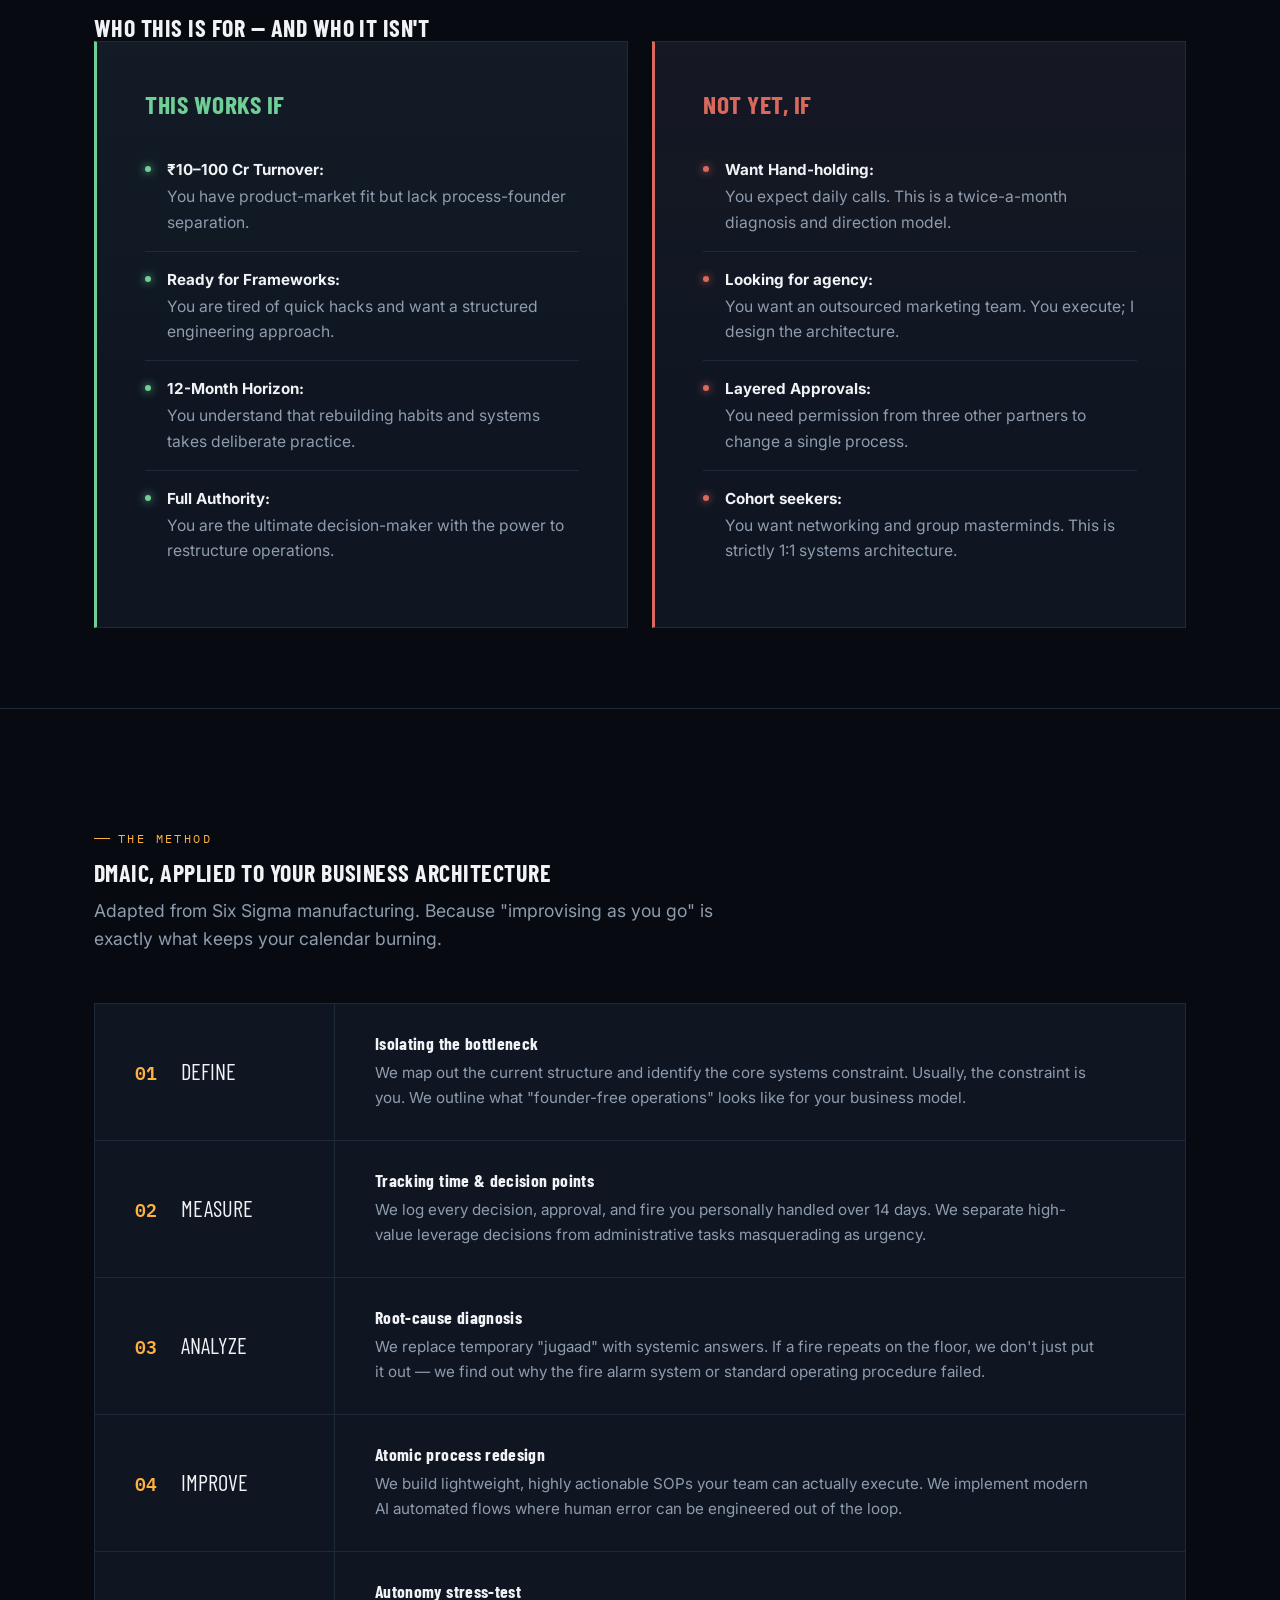
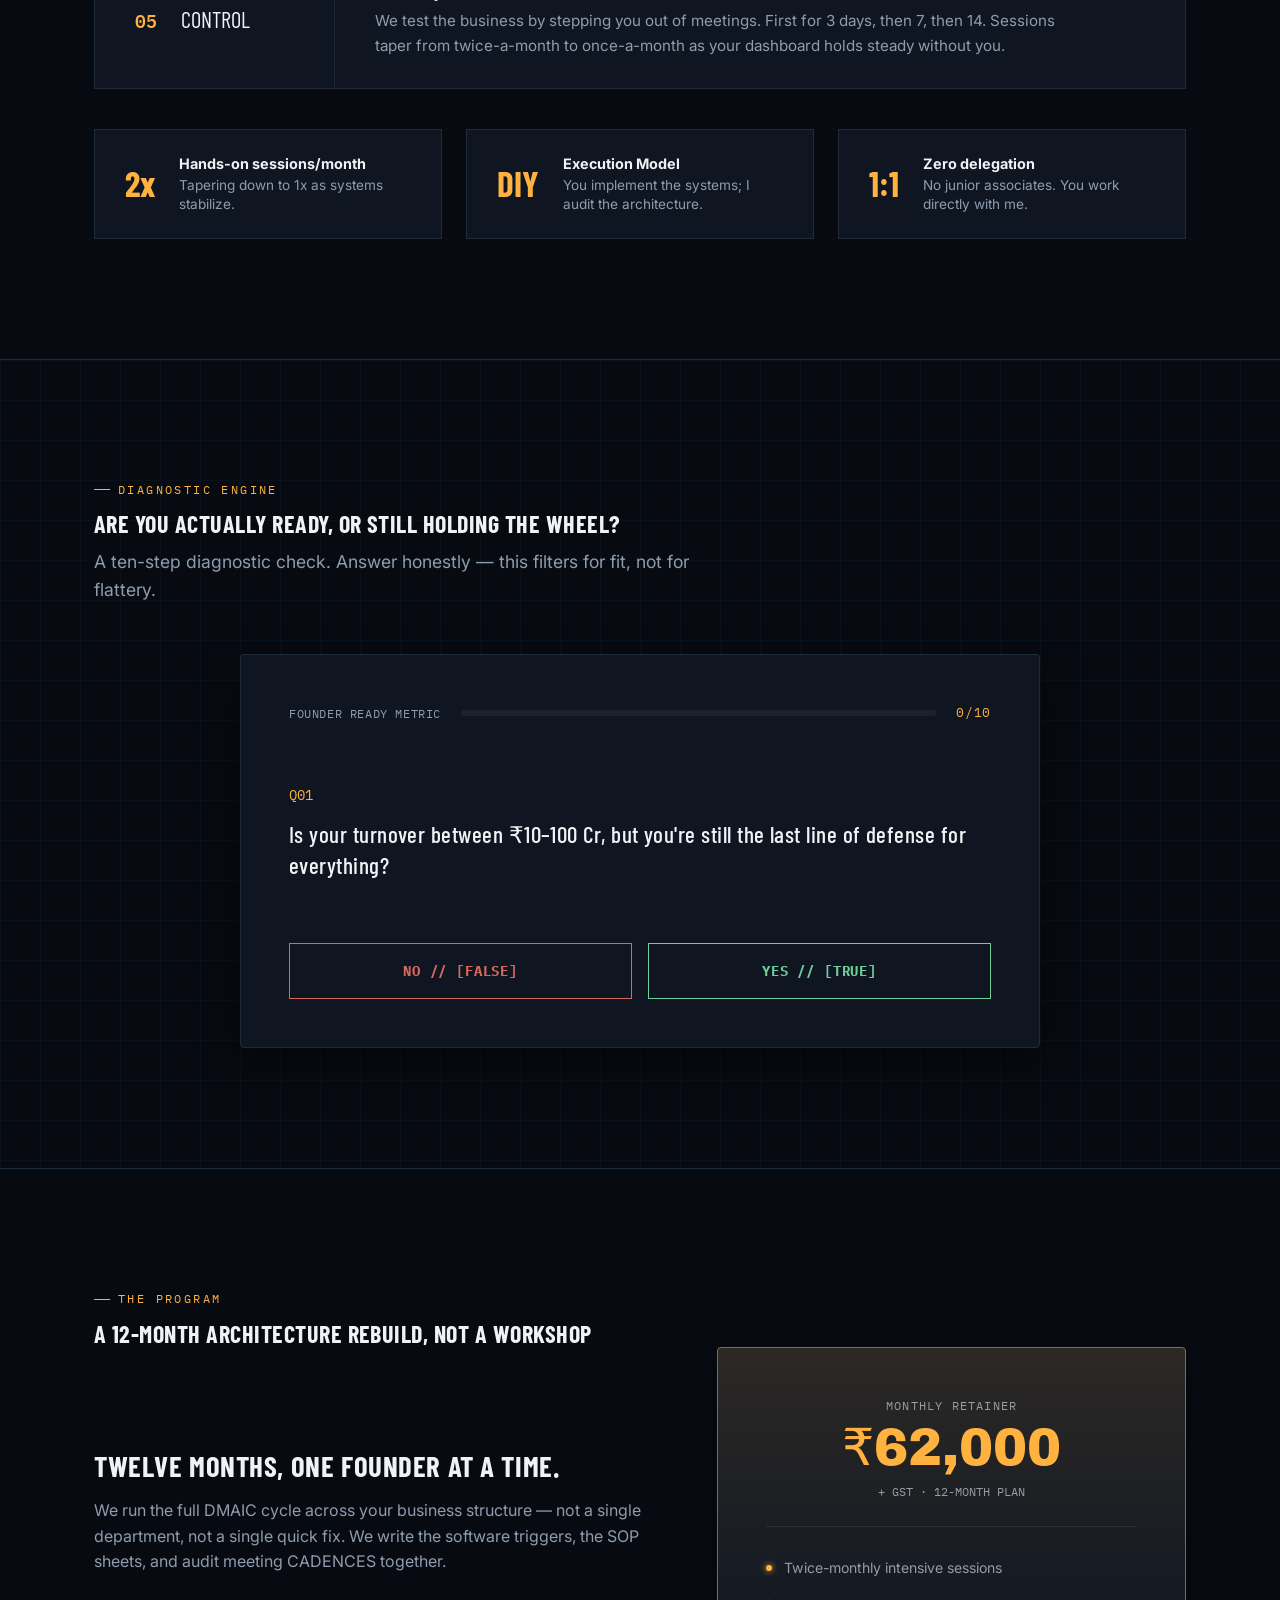
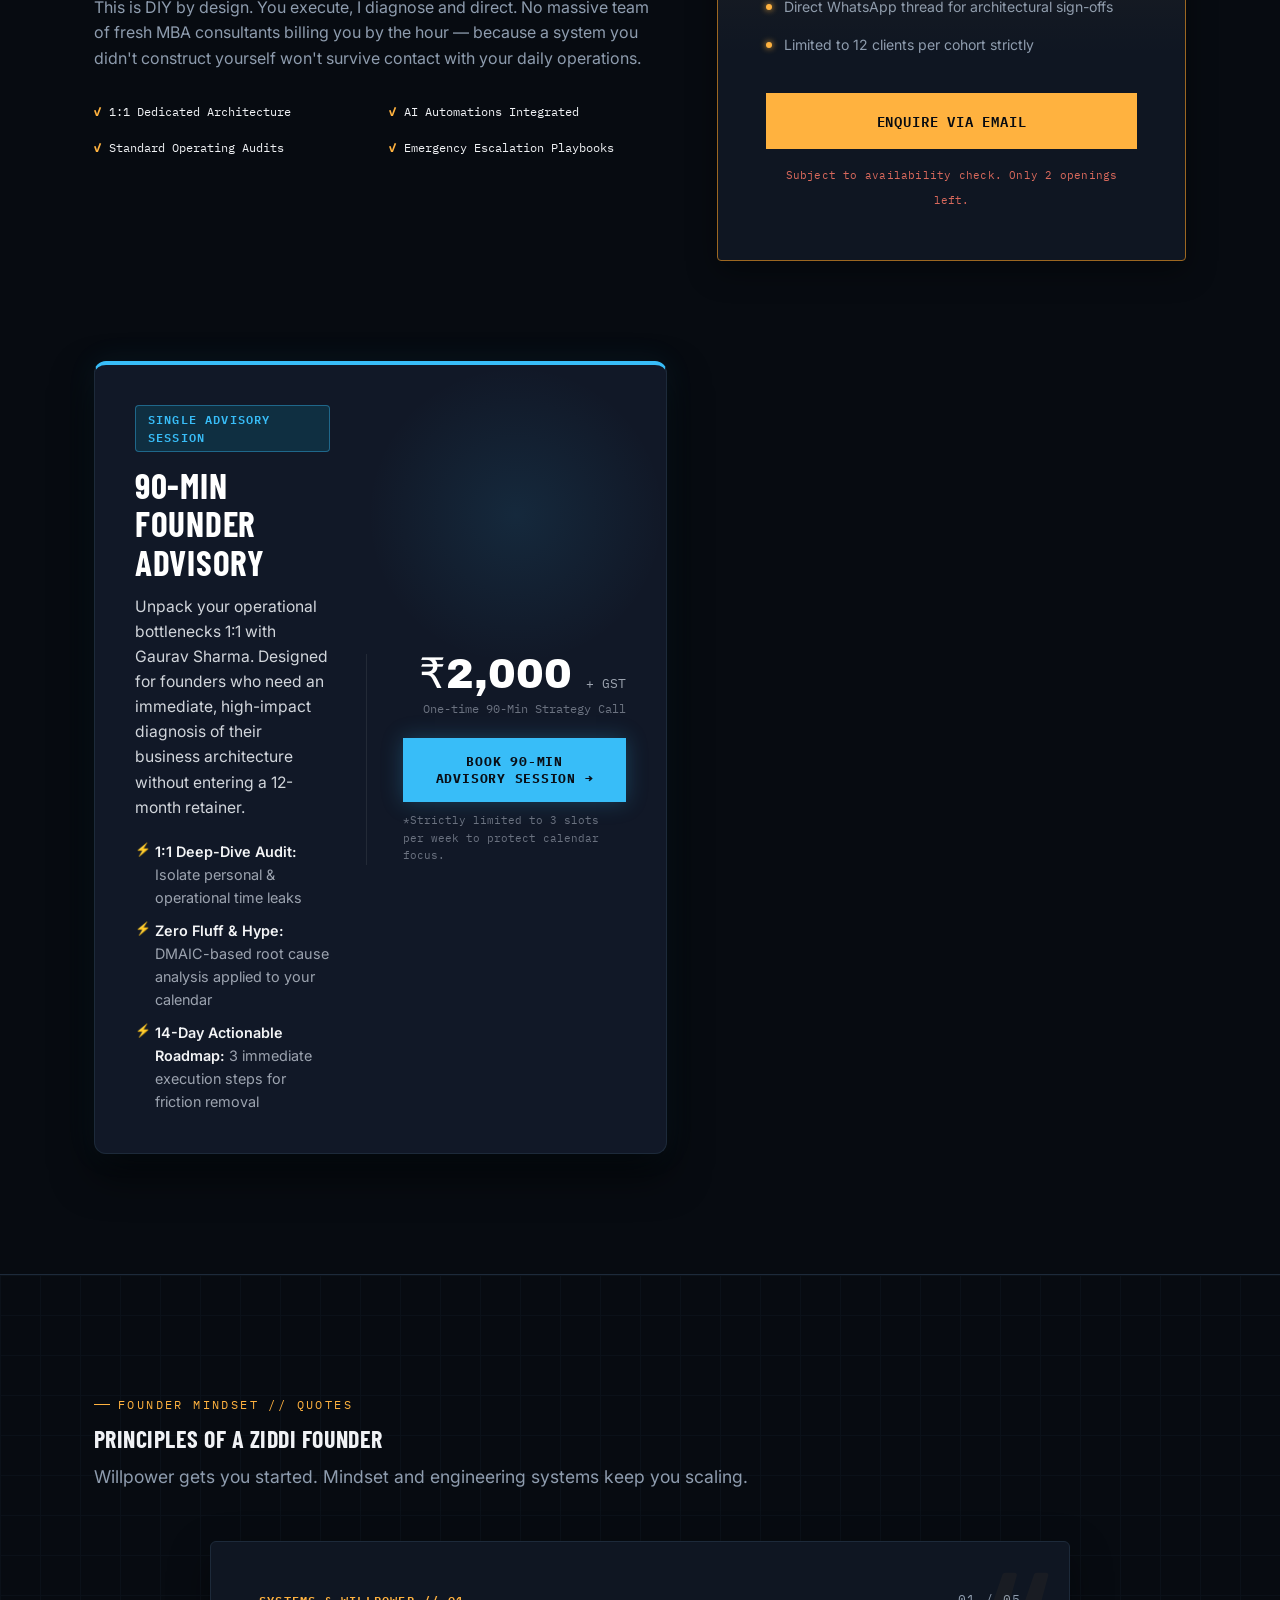
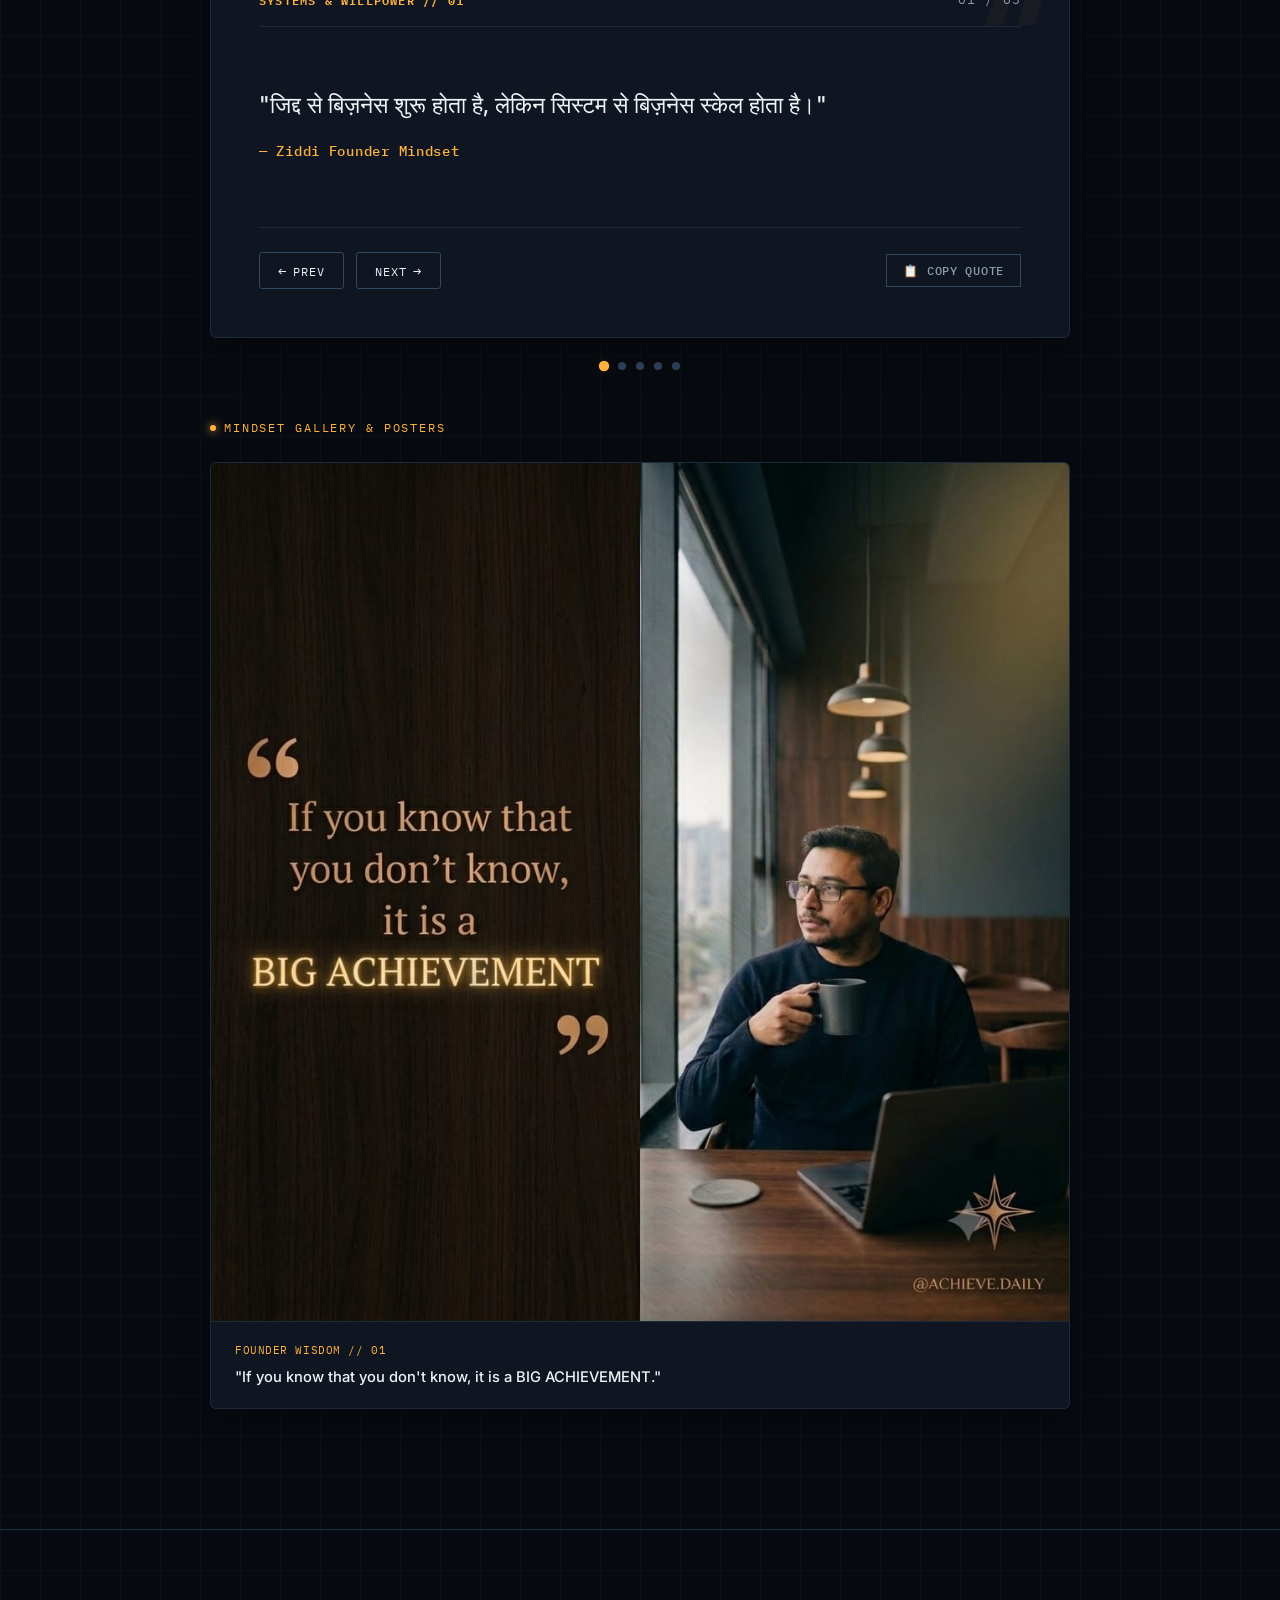
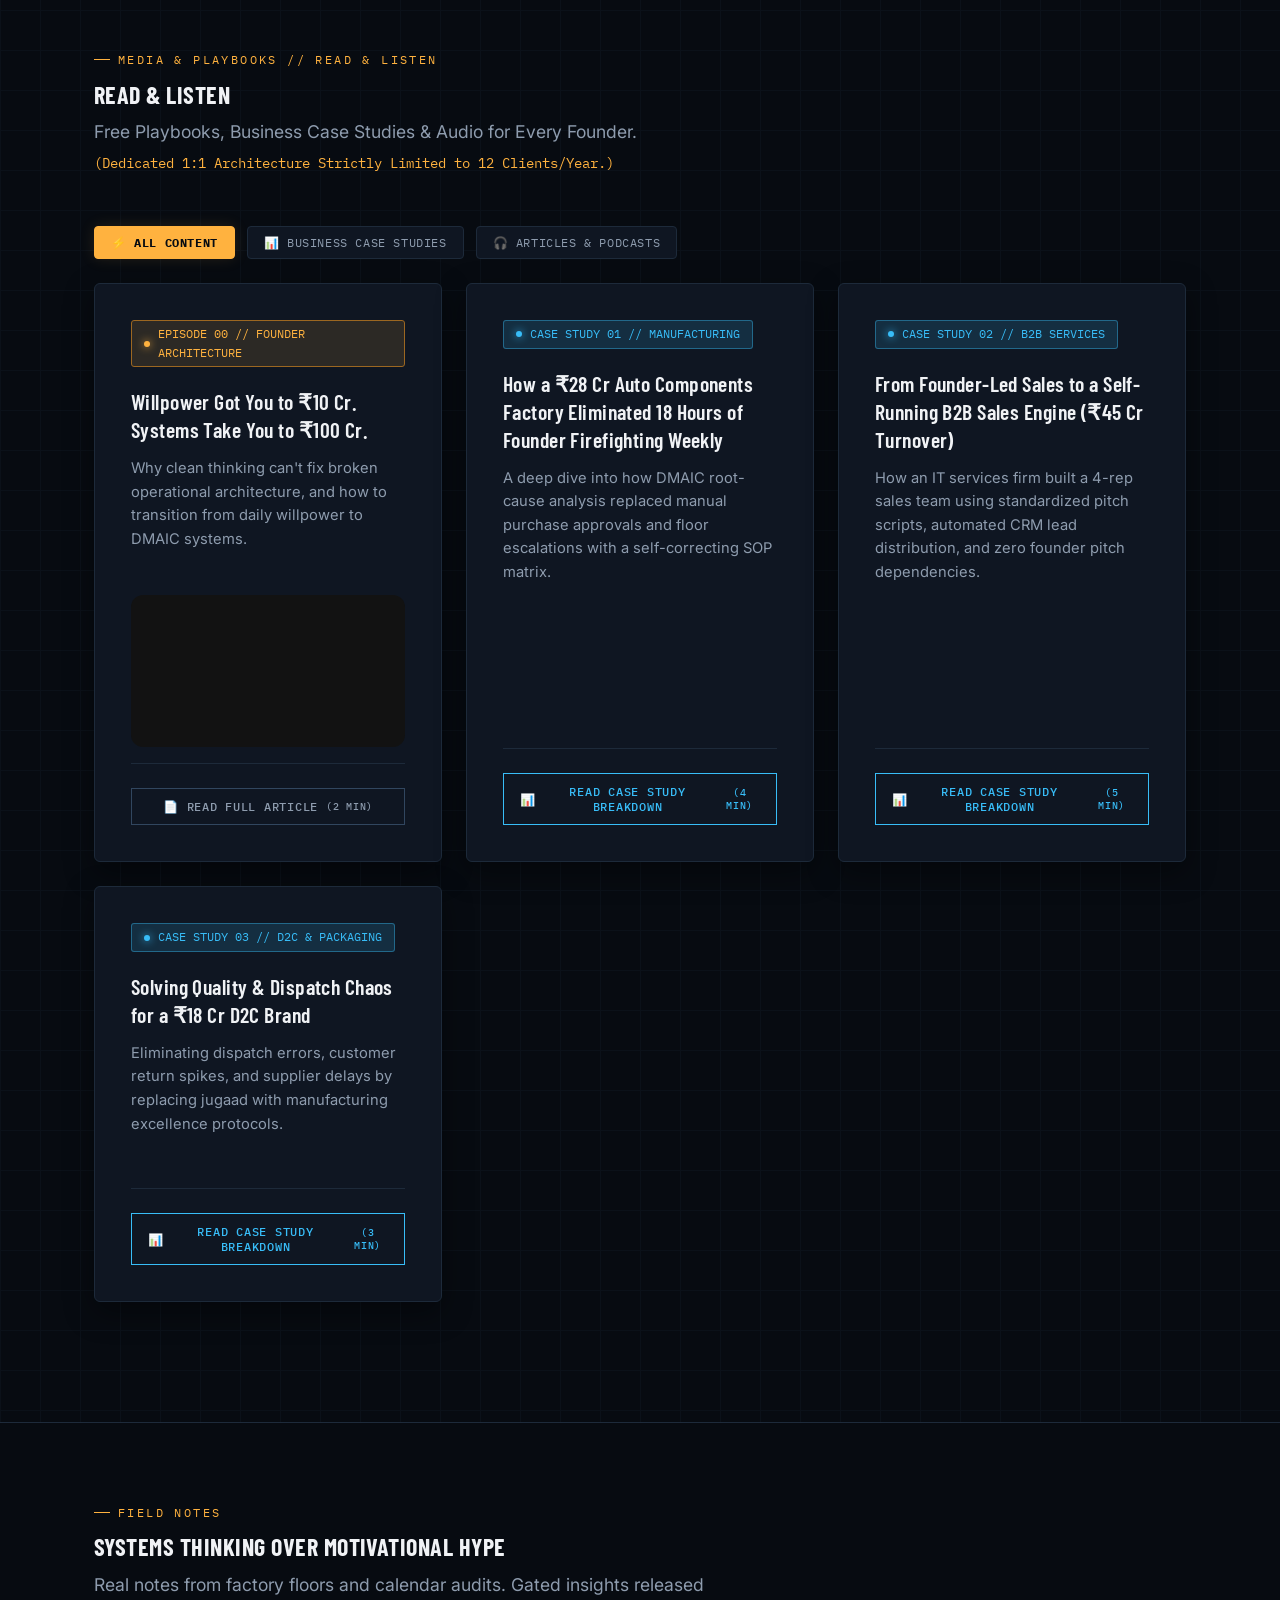
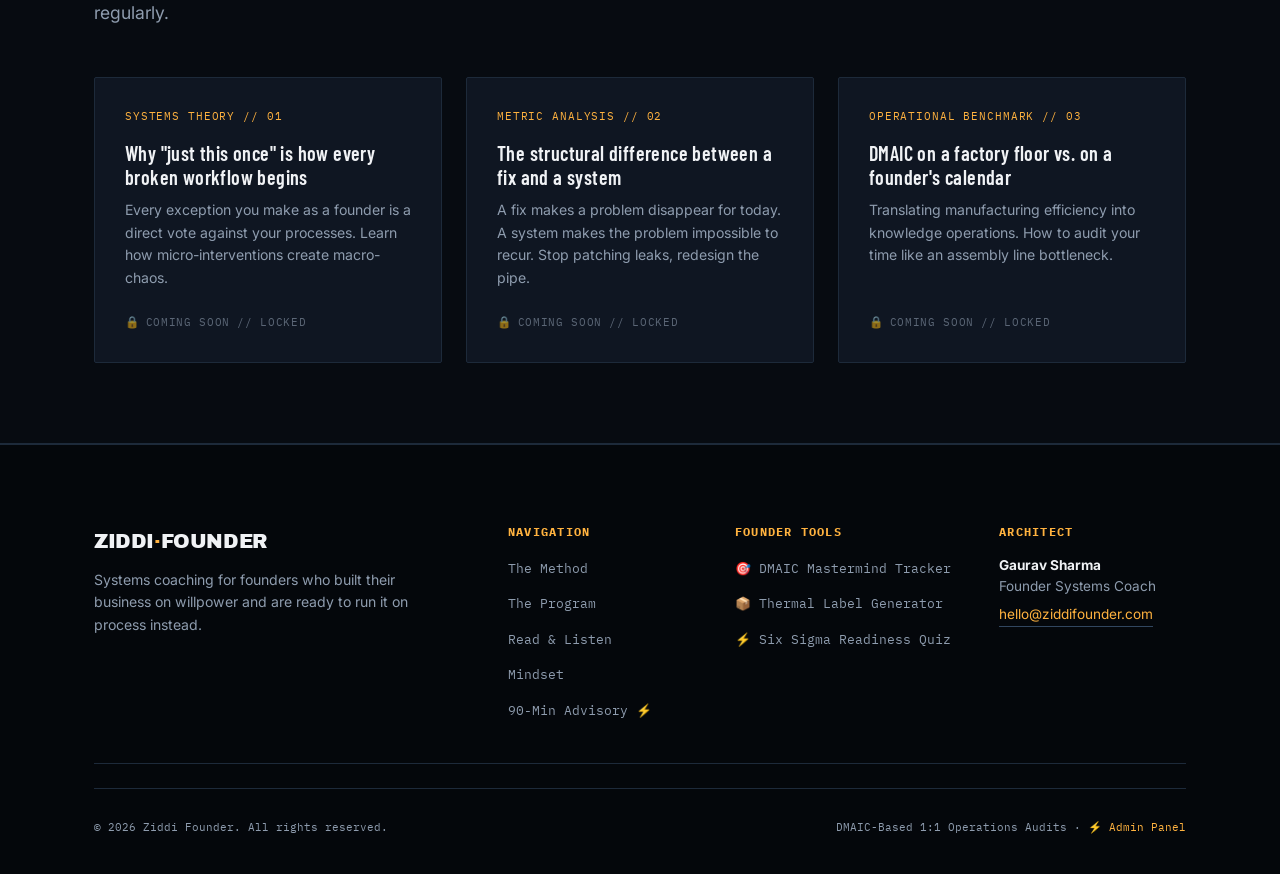
==== commit b7dedd60: "Add official Ziddi Founder transparent PNG logo assets and favicons" ====
--- a/index.html
+++ b/index.html
@@ -20,13 +20,9 @@
 </head>
 <body>
 
-  <!-- Exclusivity Ticker / Banner -->
-  <div class="exclusivity-banner">
-    <div class="banner-track">
-      <span>STRICTLY LIMITED TO 12 CLIENTS PER YEAR</span>
-      <span class="divider">/</span>
-      <span>CURRENT STATUS: 2/12 RETENTION SLOTS AVAILABLE FOR 2026</span>
-      <span class="divider">/</span>
+  <!-- Announcement Ticker Bar -->
+  <div class="ticker-wrap">
+    <div class="ticker">
       <span>SIX SIGMA FOR FOUNDER OPERATIONS</span>
       <span class="divider">/</span>
       <span>STRICTLY LIMITED TO 12 CLIENTS PER YEAR</span>
@@ -39,7 +35,9 @@
   <!-- Header -->
   <header>
     <div class="nav">
-      <a href="#" class="logo" id="logoLink">ZIDDI<span>·</span>FOUNDER</a>
+      <a href="#" class="logo" id="logoLink">
+        <img src="images/ziddi-founder-logo-dark.png" alt="Ziddi Founder Logo" style="height: 38px; width: auto; vertical-align: middle;">
+      </a>
       <div class="nav-mobile-right">
         <button class="mobile-nav-toggle" id="mobileNavToggle" aria-label="Toggle navigation menu" aria-expanded="false">
           <span class="hamburger-bar"></span>
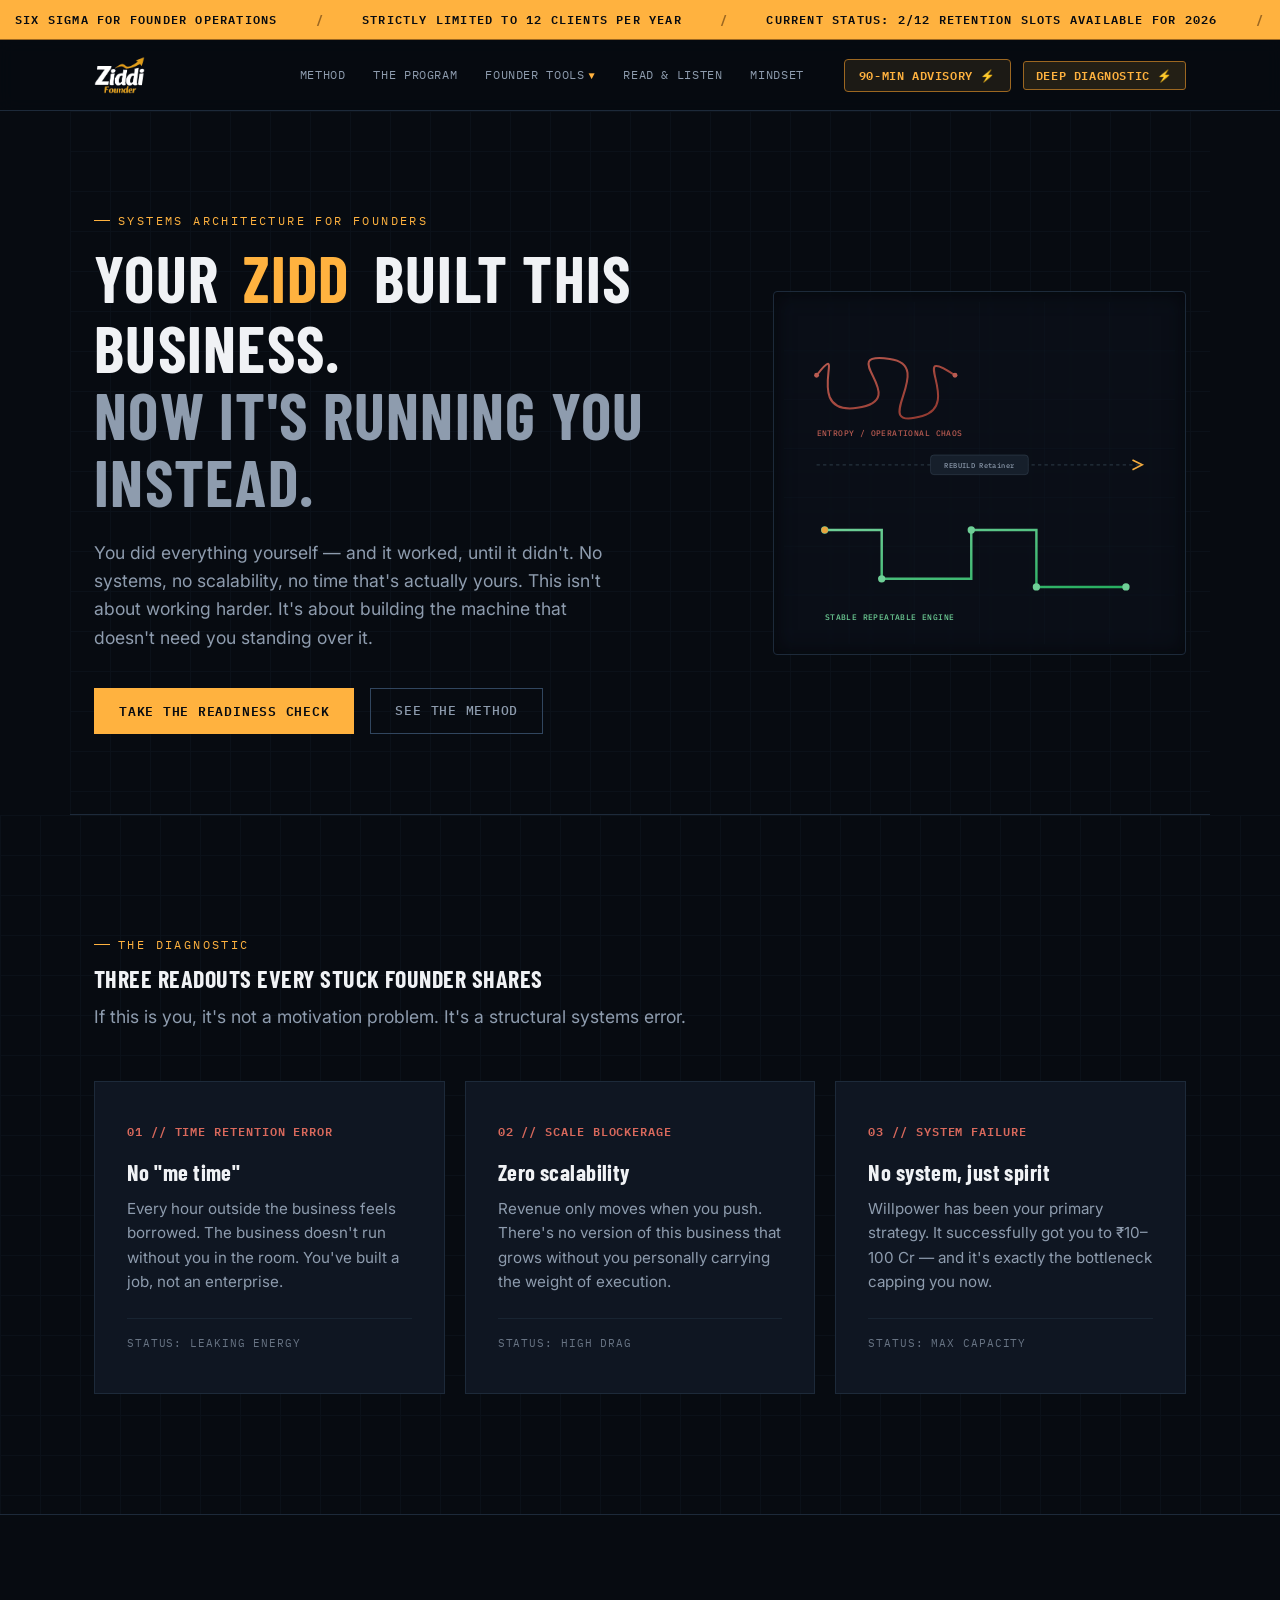
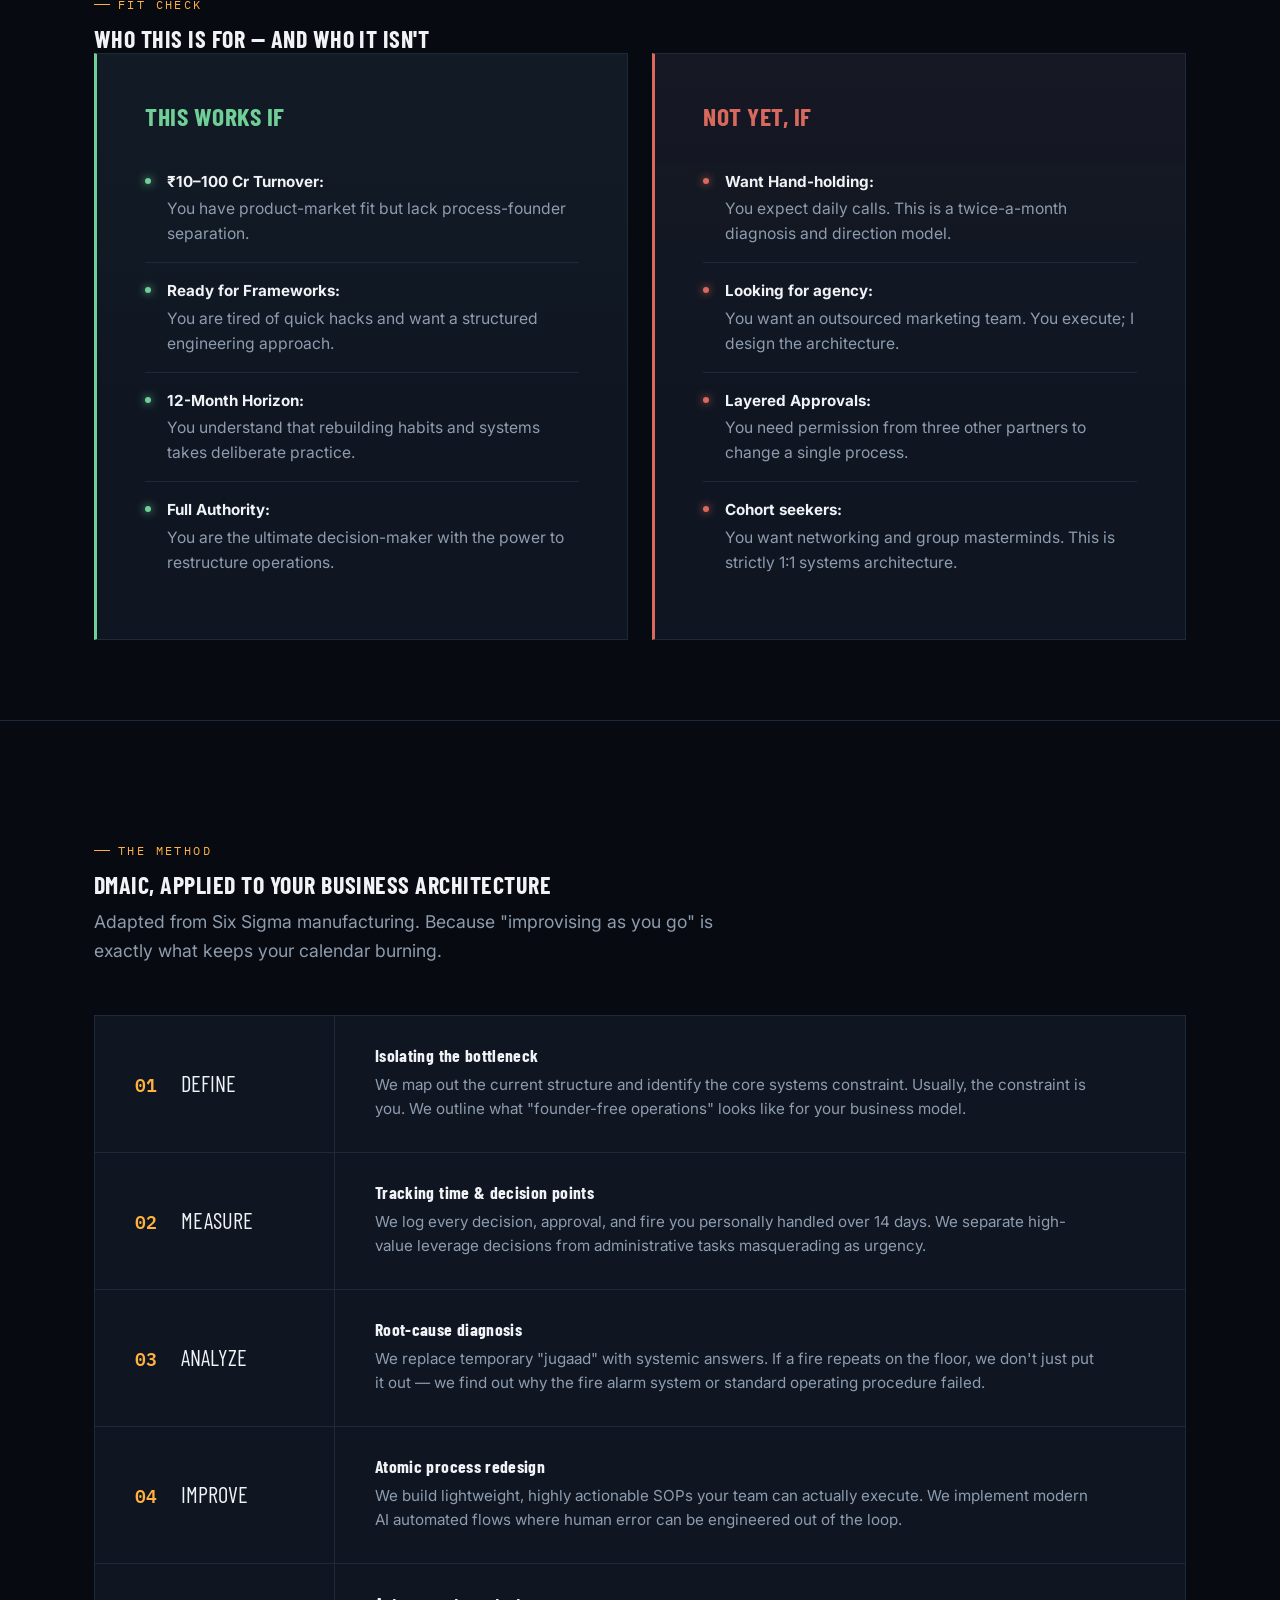
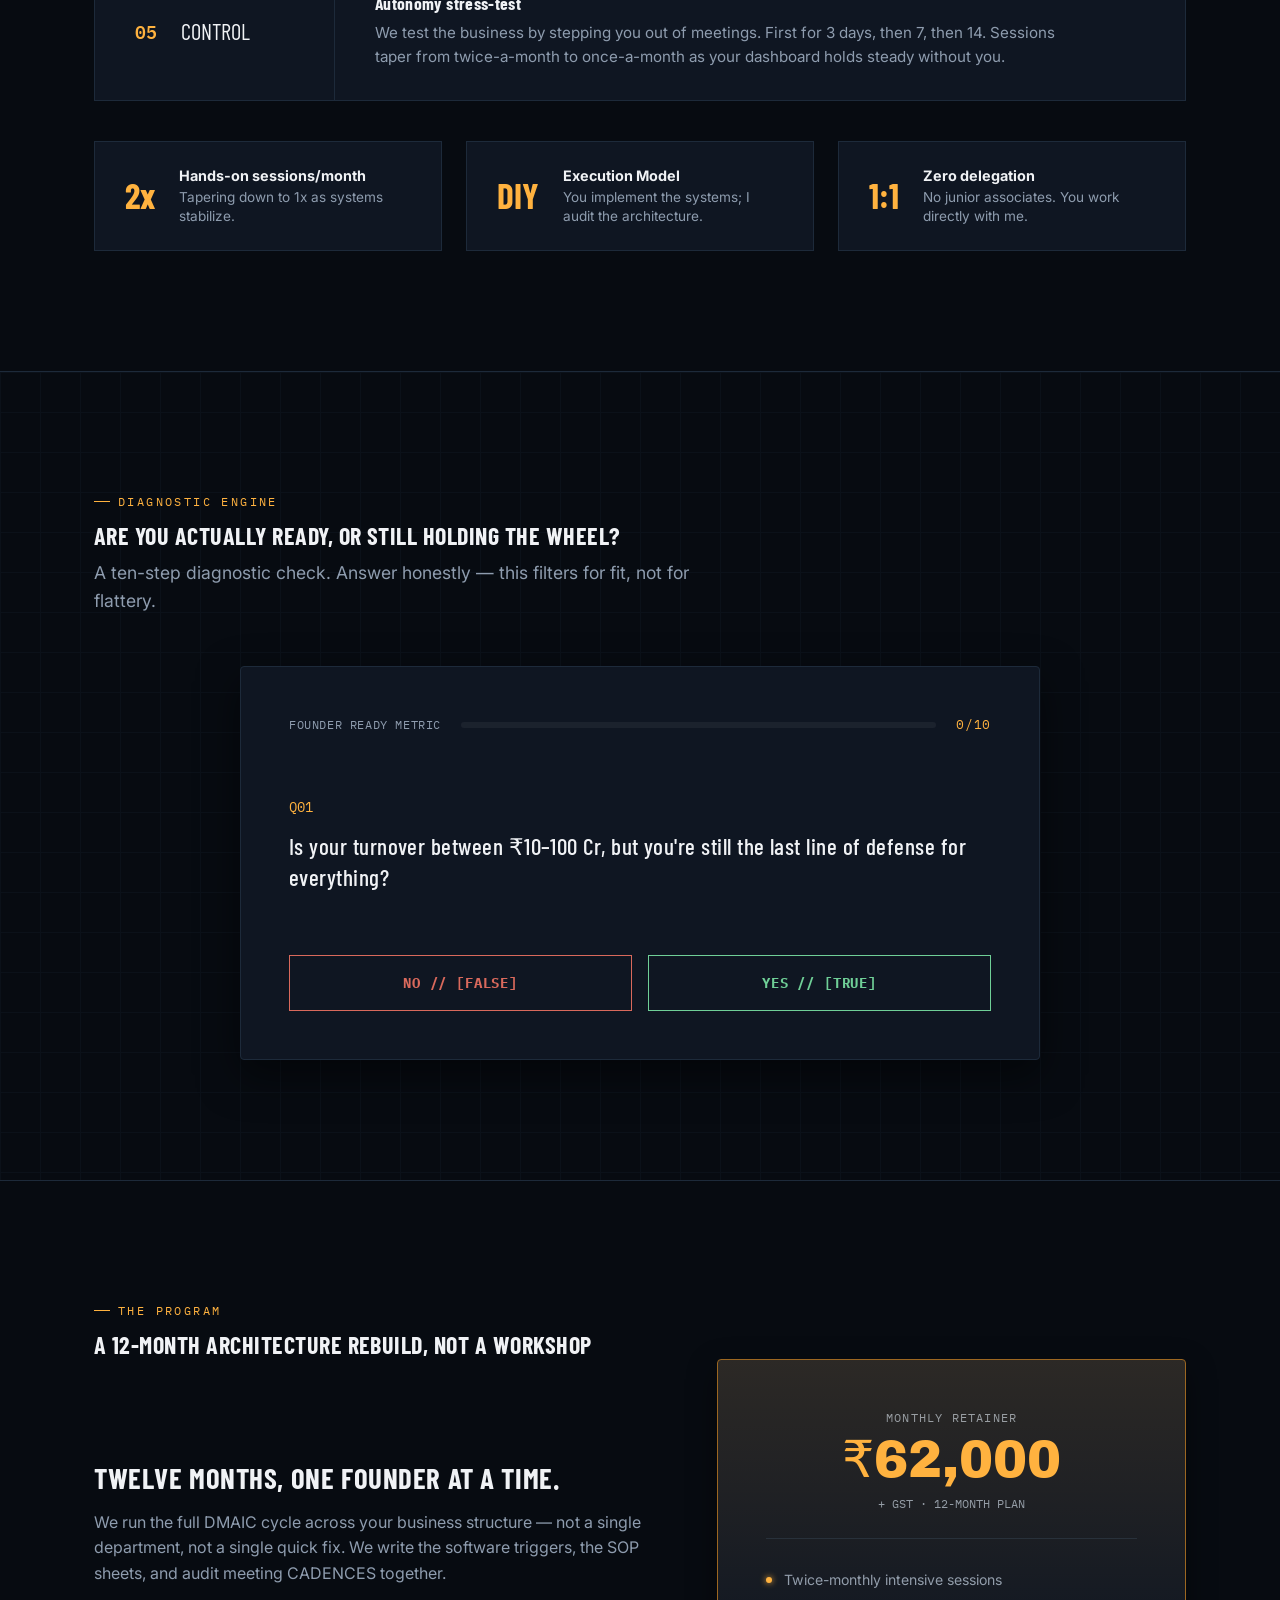
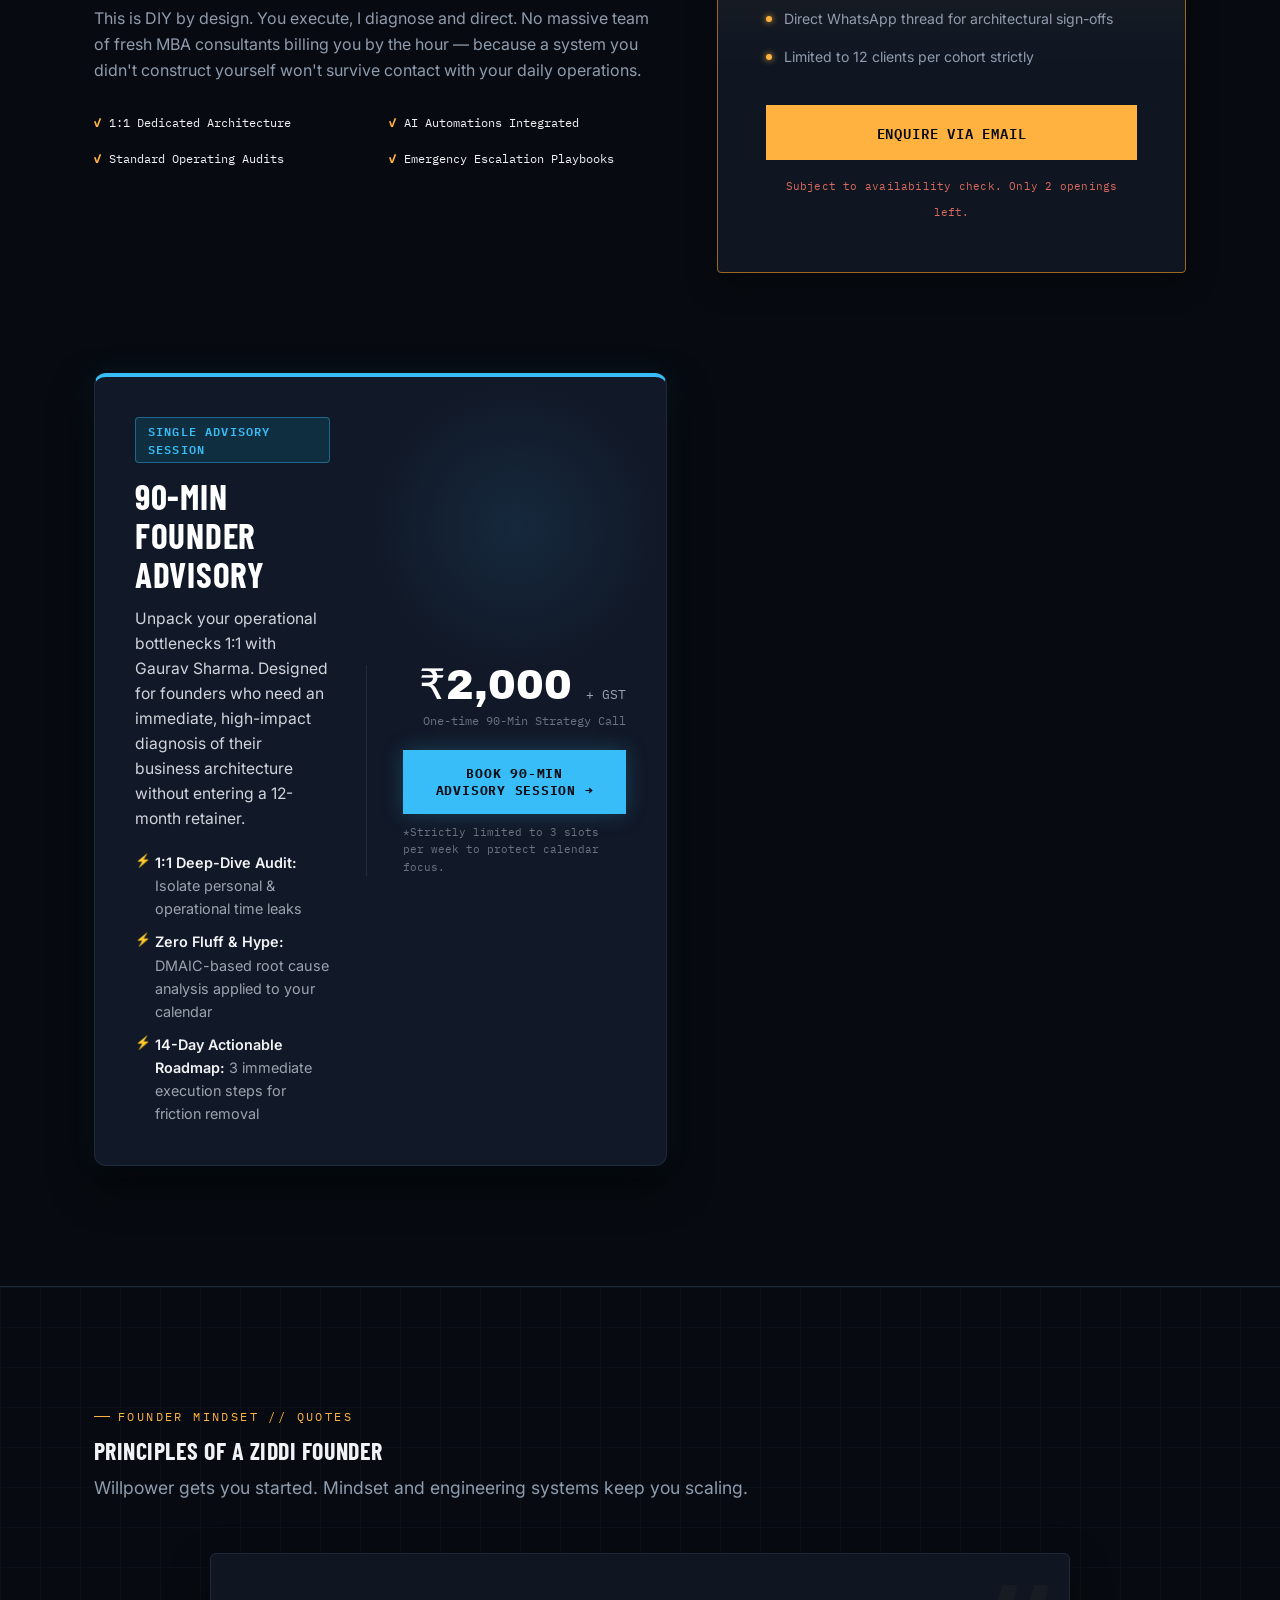
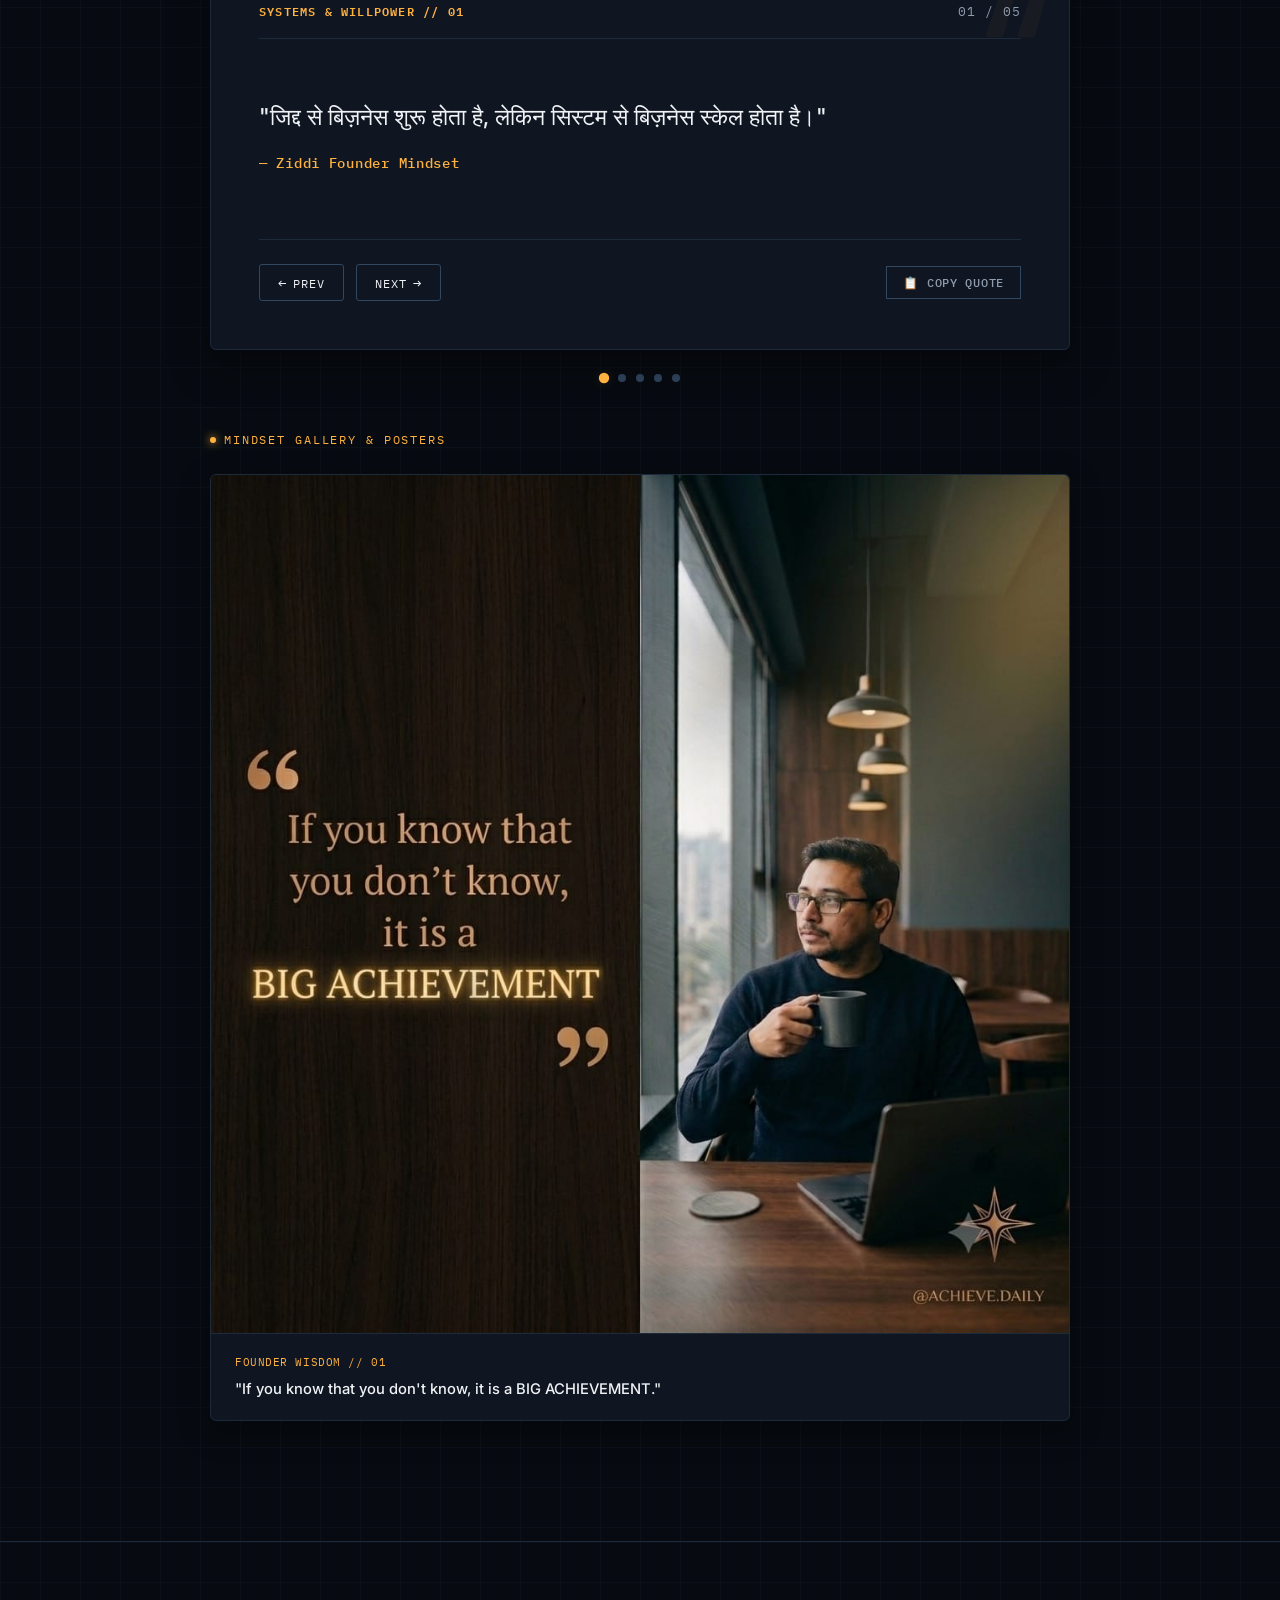
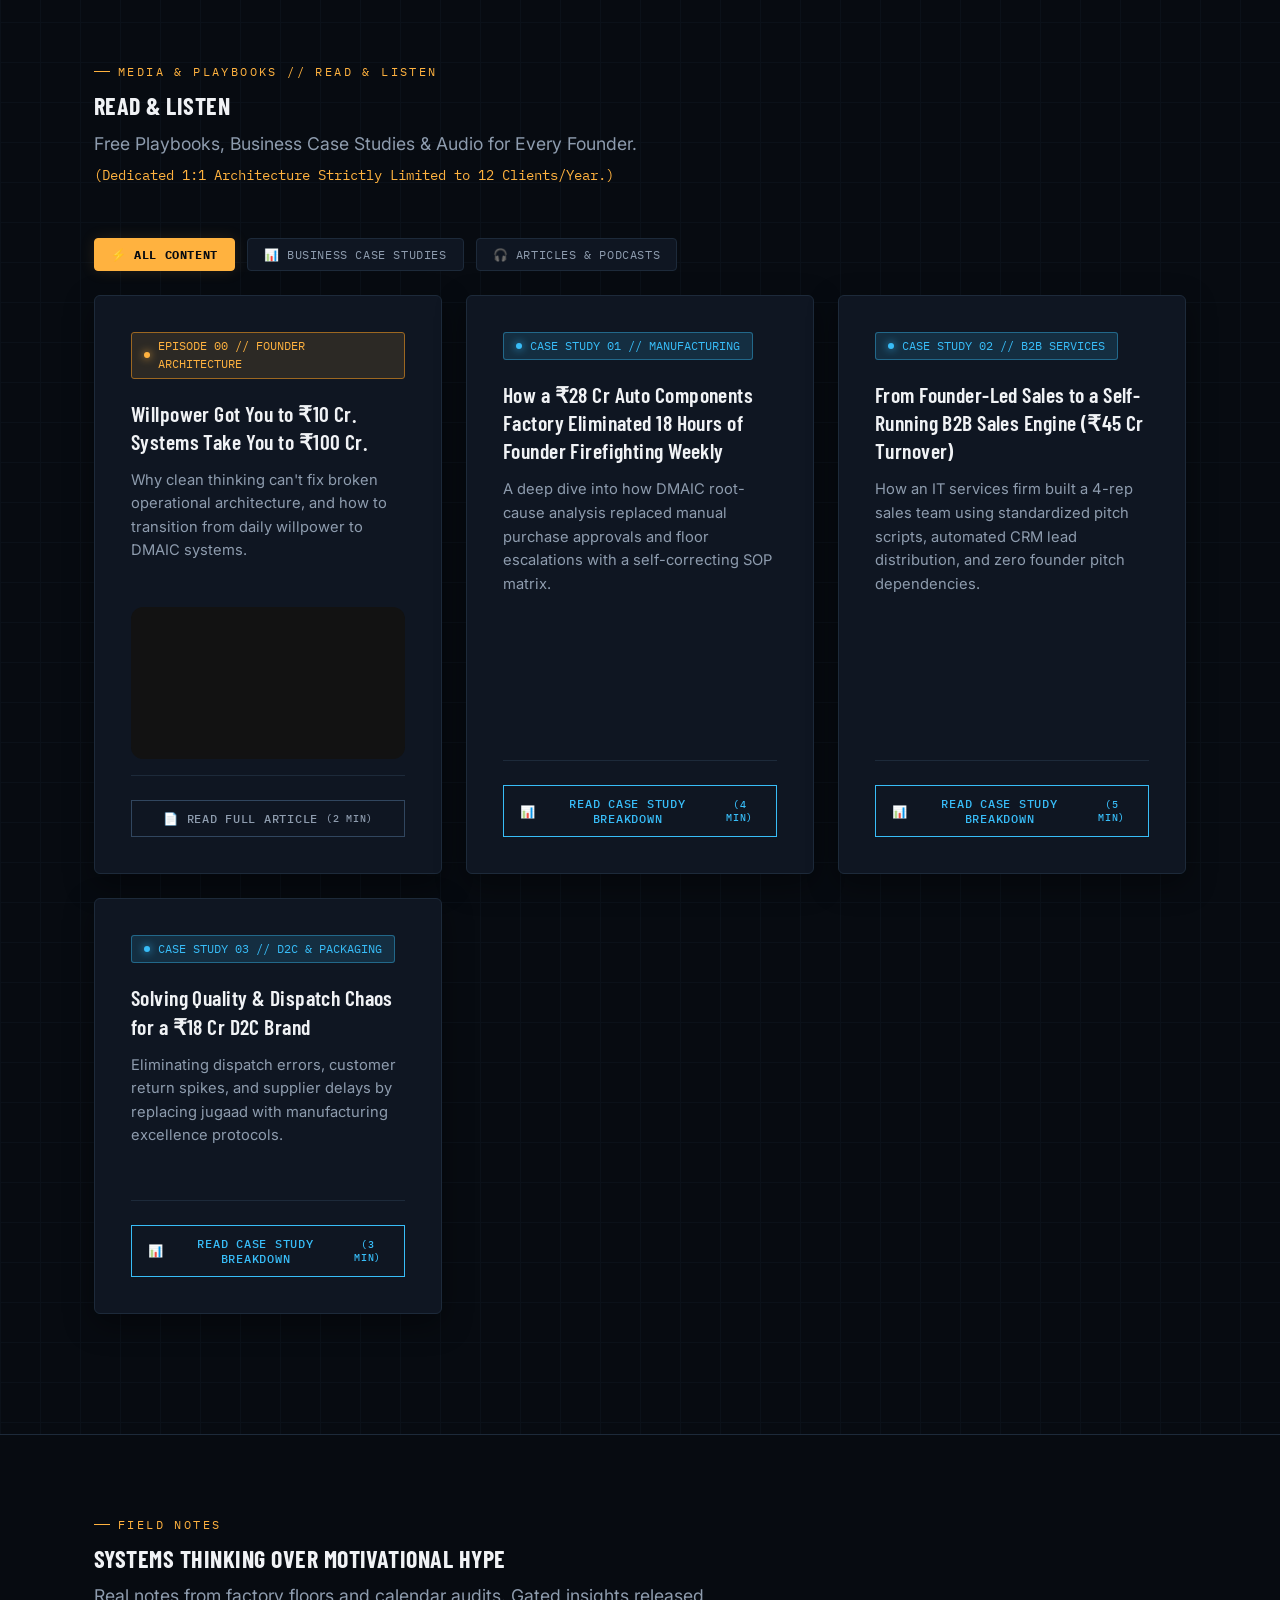
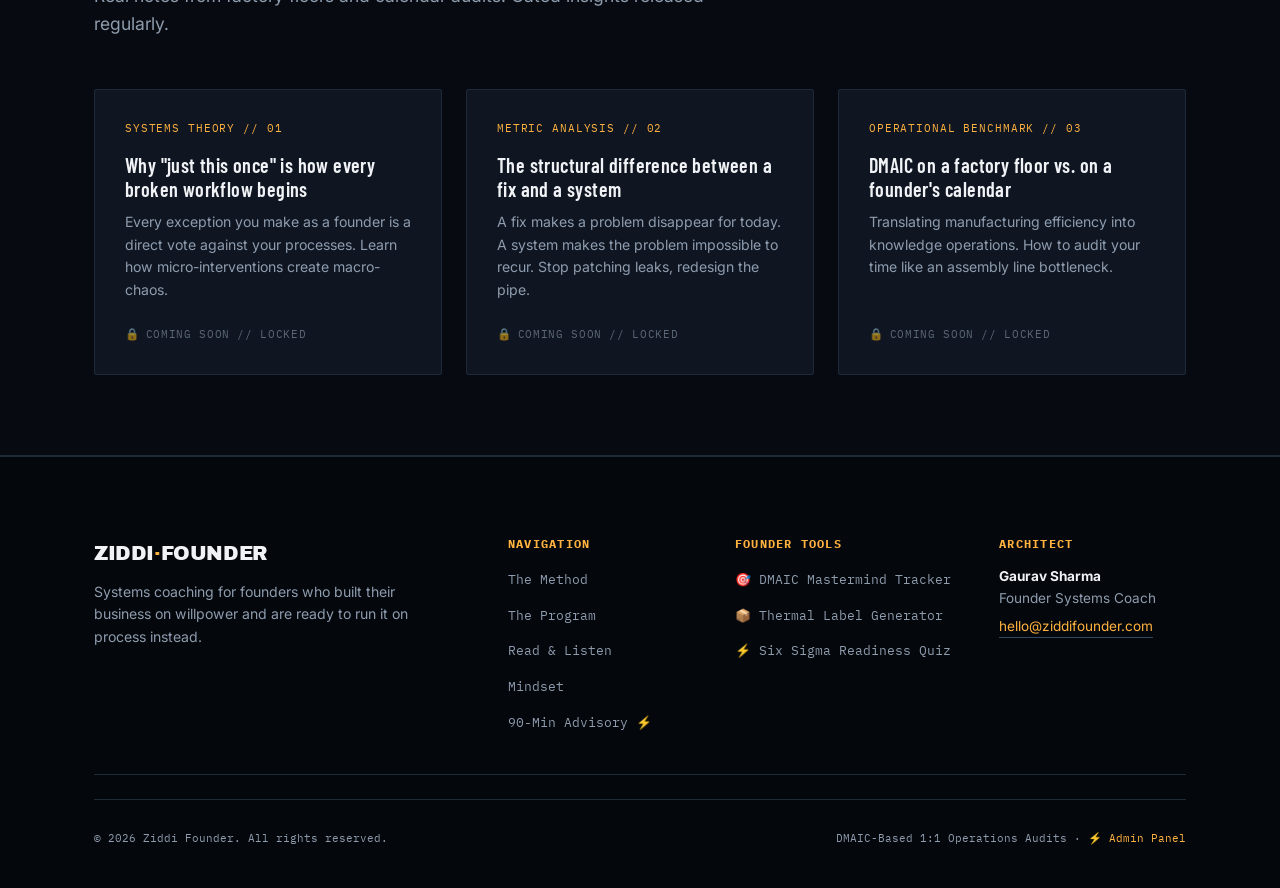
==== commit 50f09392: "Fix smooth infinite scrolling marquee ticker animation in top bar" ====
--- a/index.html
+++ b/index.html
@@ -20,9 +20,15 @@
 </head>
 <body>
 
-  <!-- Announcement Ticker Bar -->
-  <div class="ticker-wrap">
-    <div class="ticker">
+  <!-- Exclusivity Ticker / Banner -->
+  <div class="exclusivity-banner">
+    <div class="banner-track">
+      <span>SIX SIGMA FOR FOUNDER OPERATIONS</span>
+      <span class="divider">/</span>
+      <span>STRICTLY LIMITED TO 12 CLIENTS PER YEAR</span>
+      <span class="divider">/</span>
+      <span>CURRENT STATUS: 2/12 RETENTION SLOTS AVAILABLE FOR 2026</span>
+      <span class="divider">/</span>
       <span>SIX SIGMA FOR FOUNDER OPERATIONS</span>
       <span class="divider">/</span>
       <span>STRICTLY LIMITED TO 12 CLIENTS PER YEAR</span>
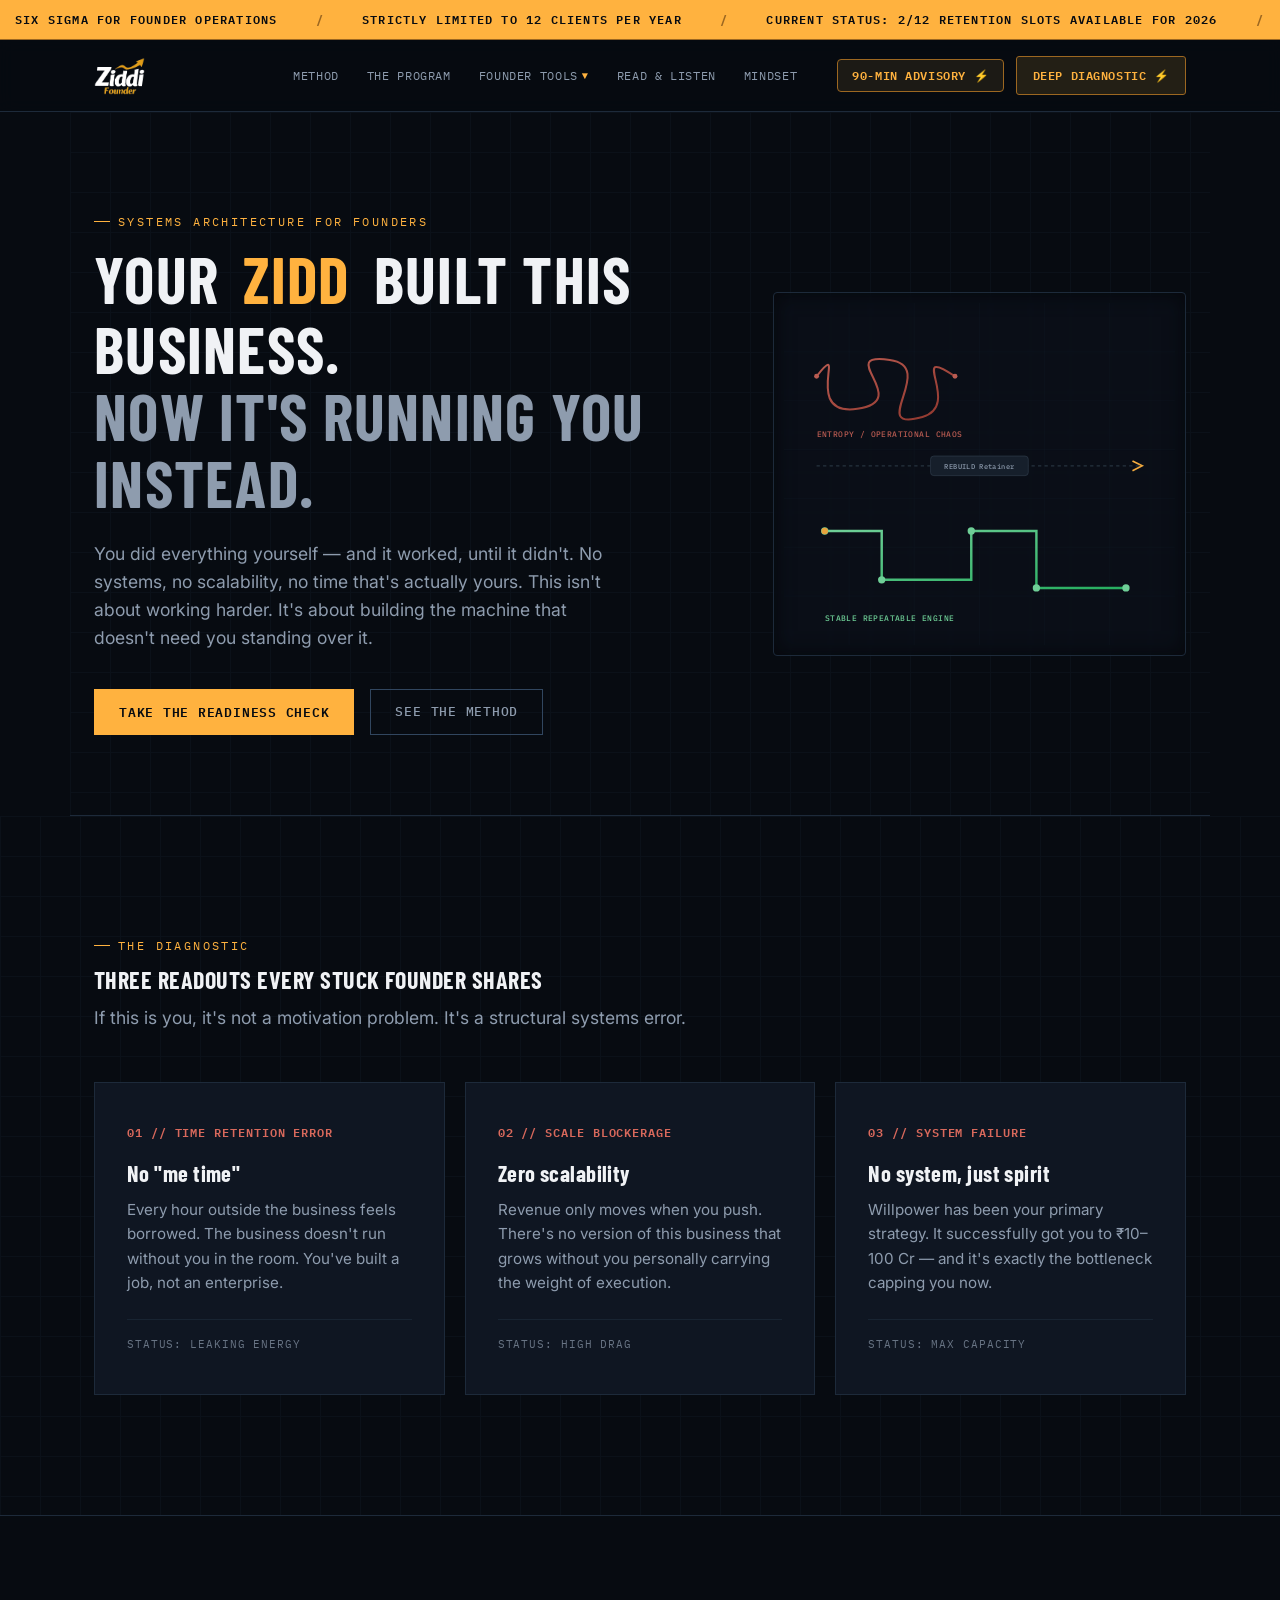
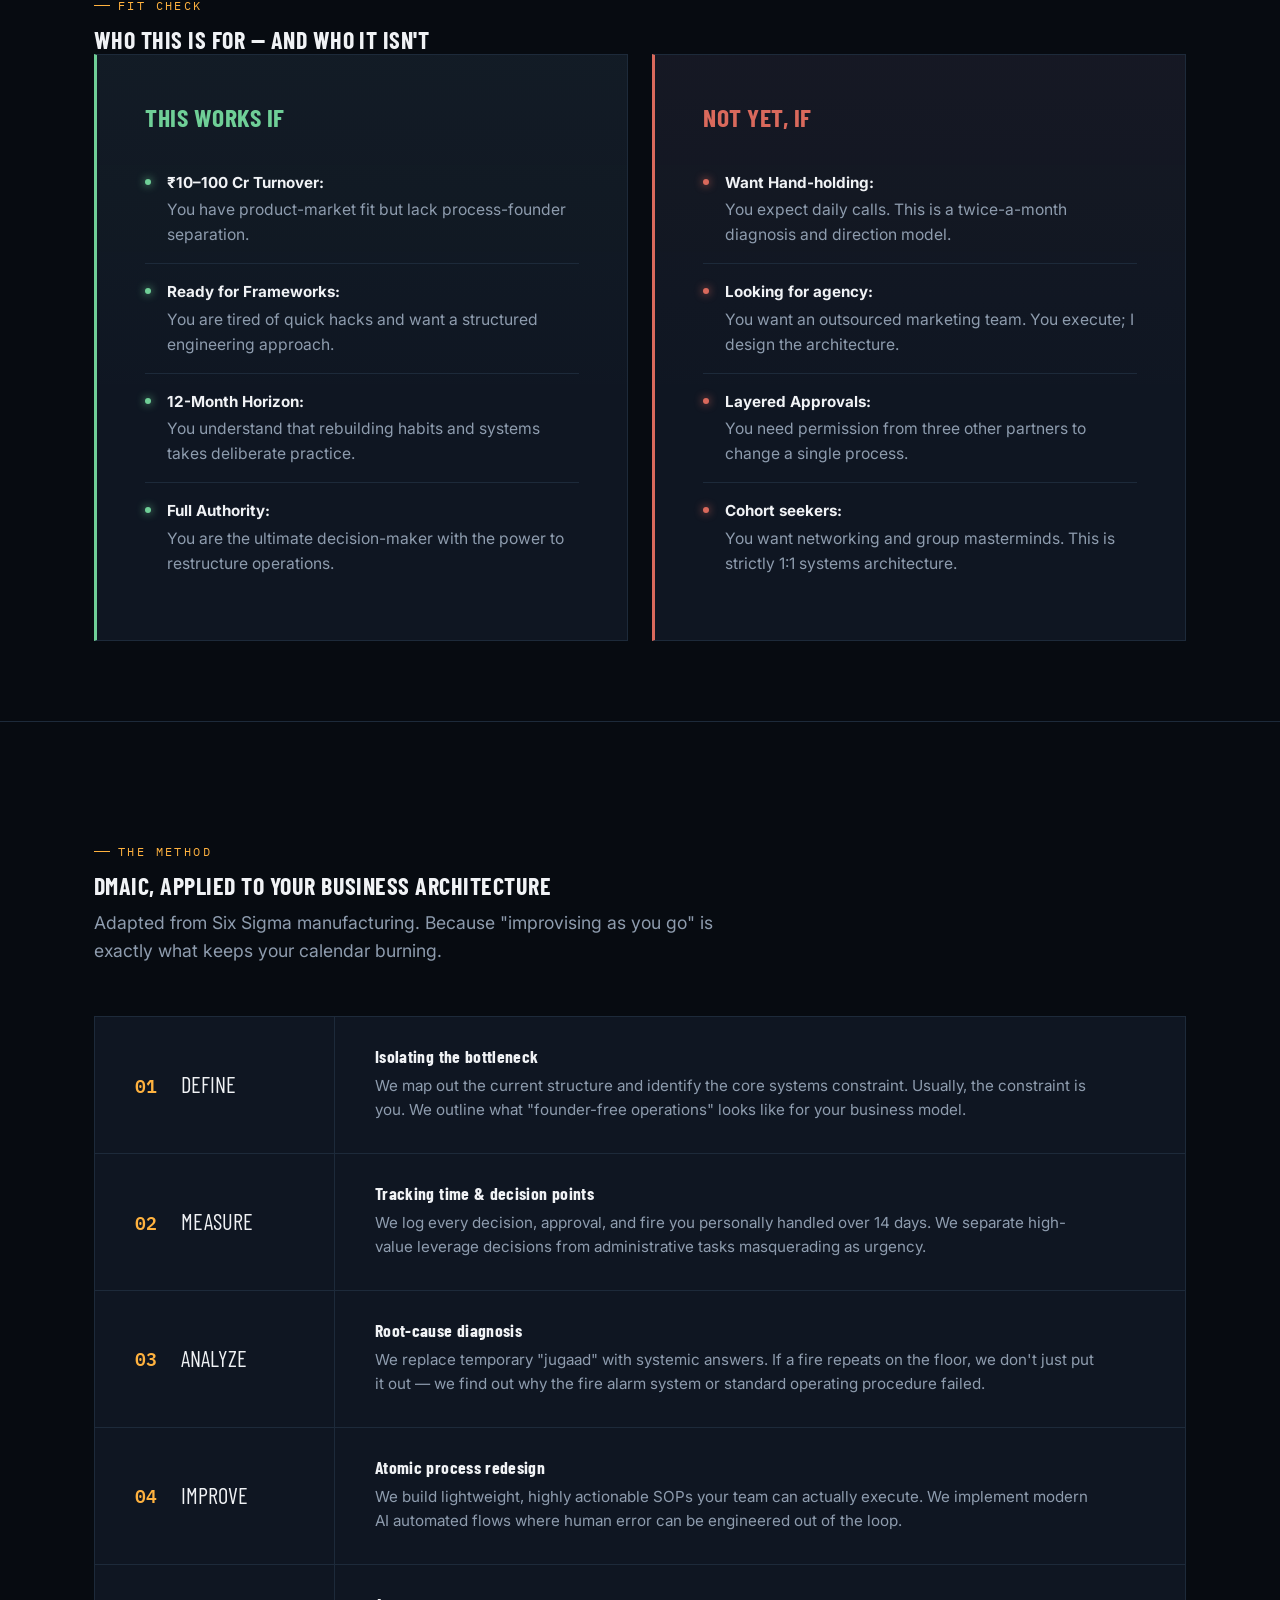
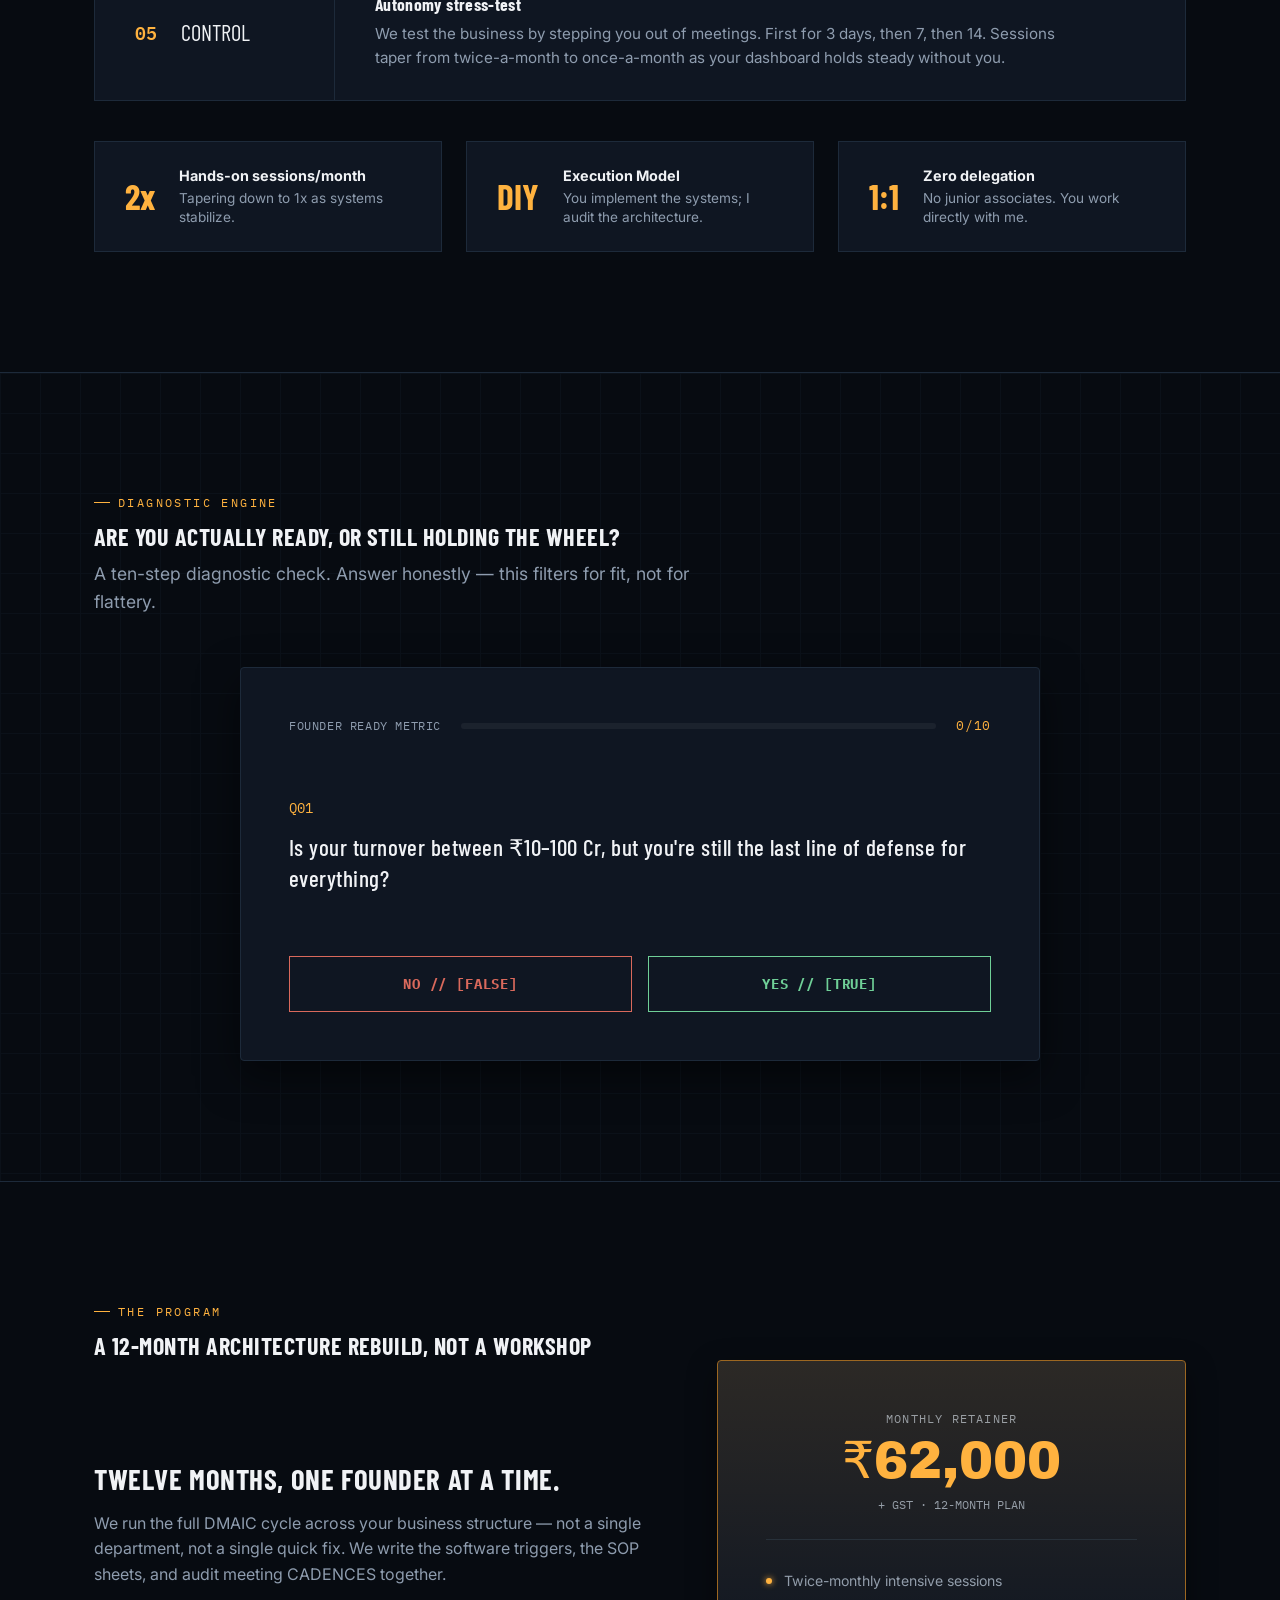
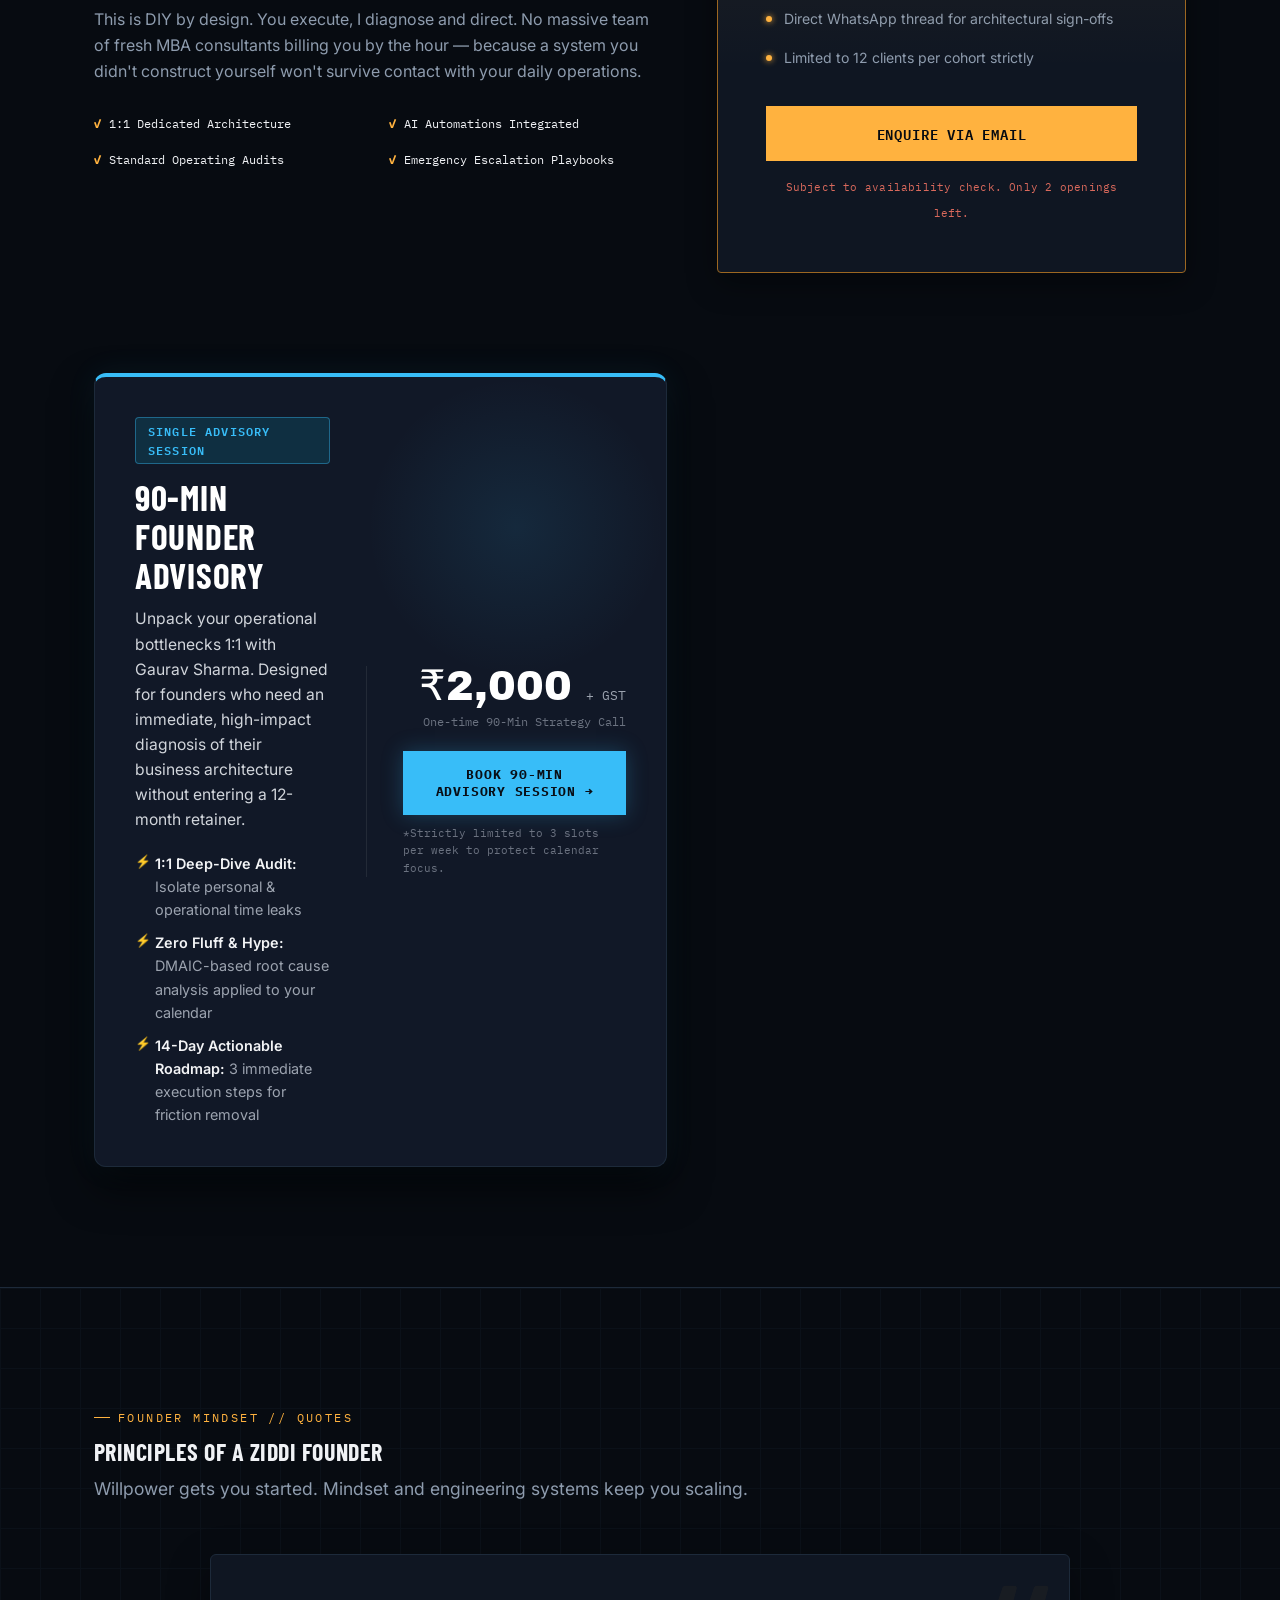
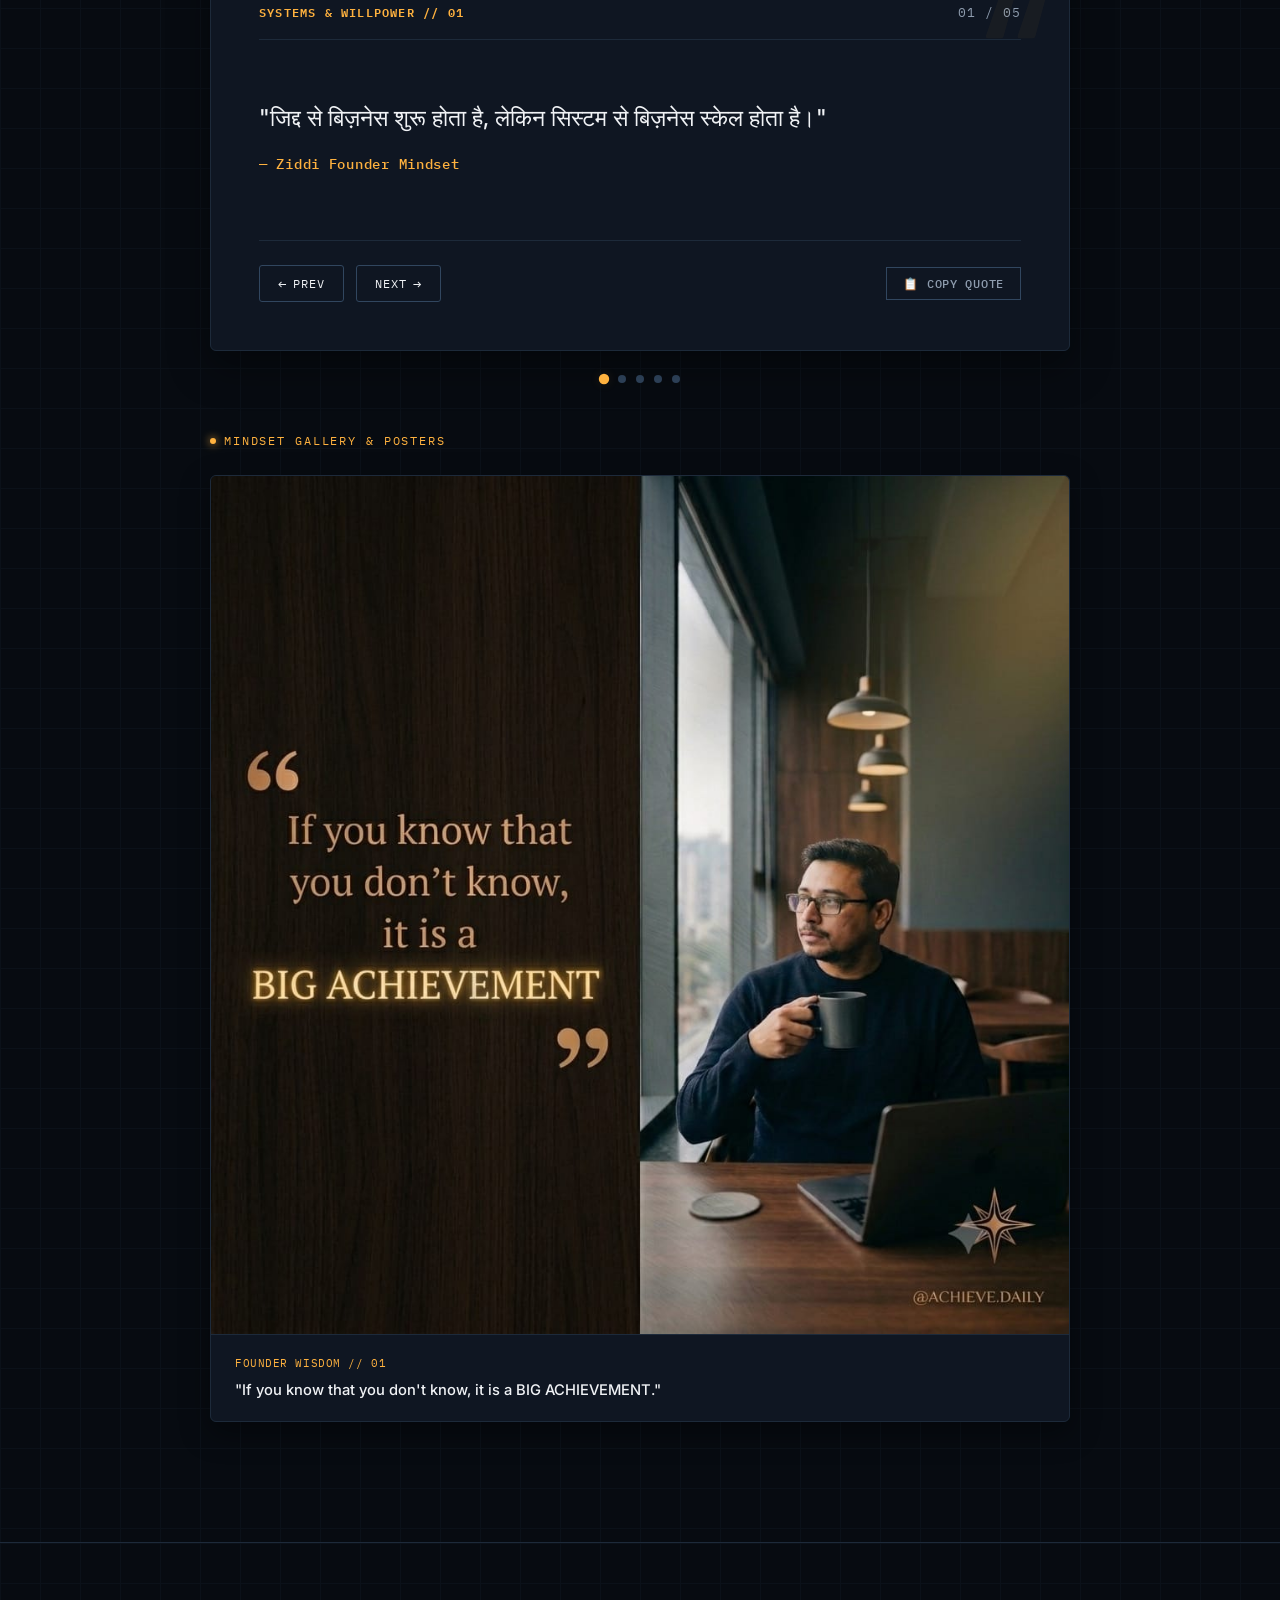
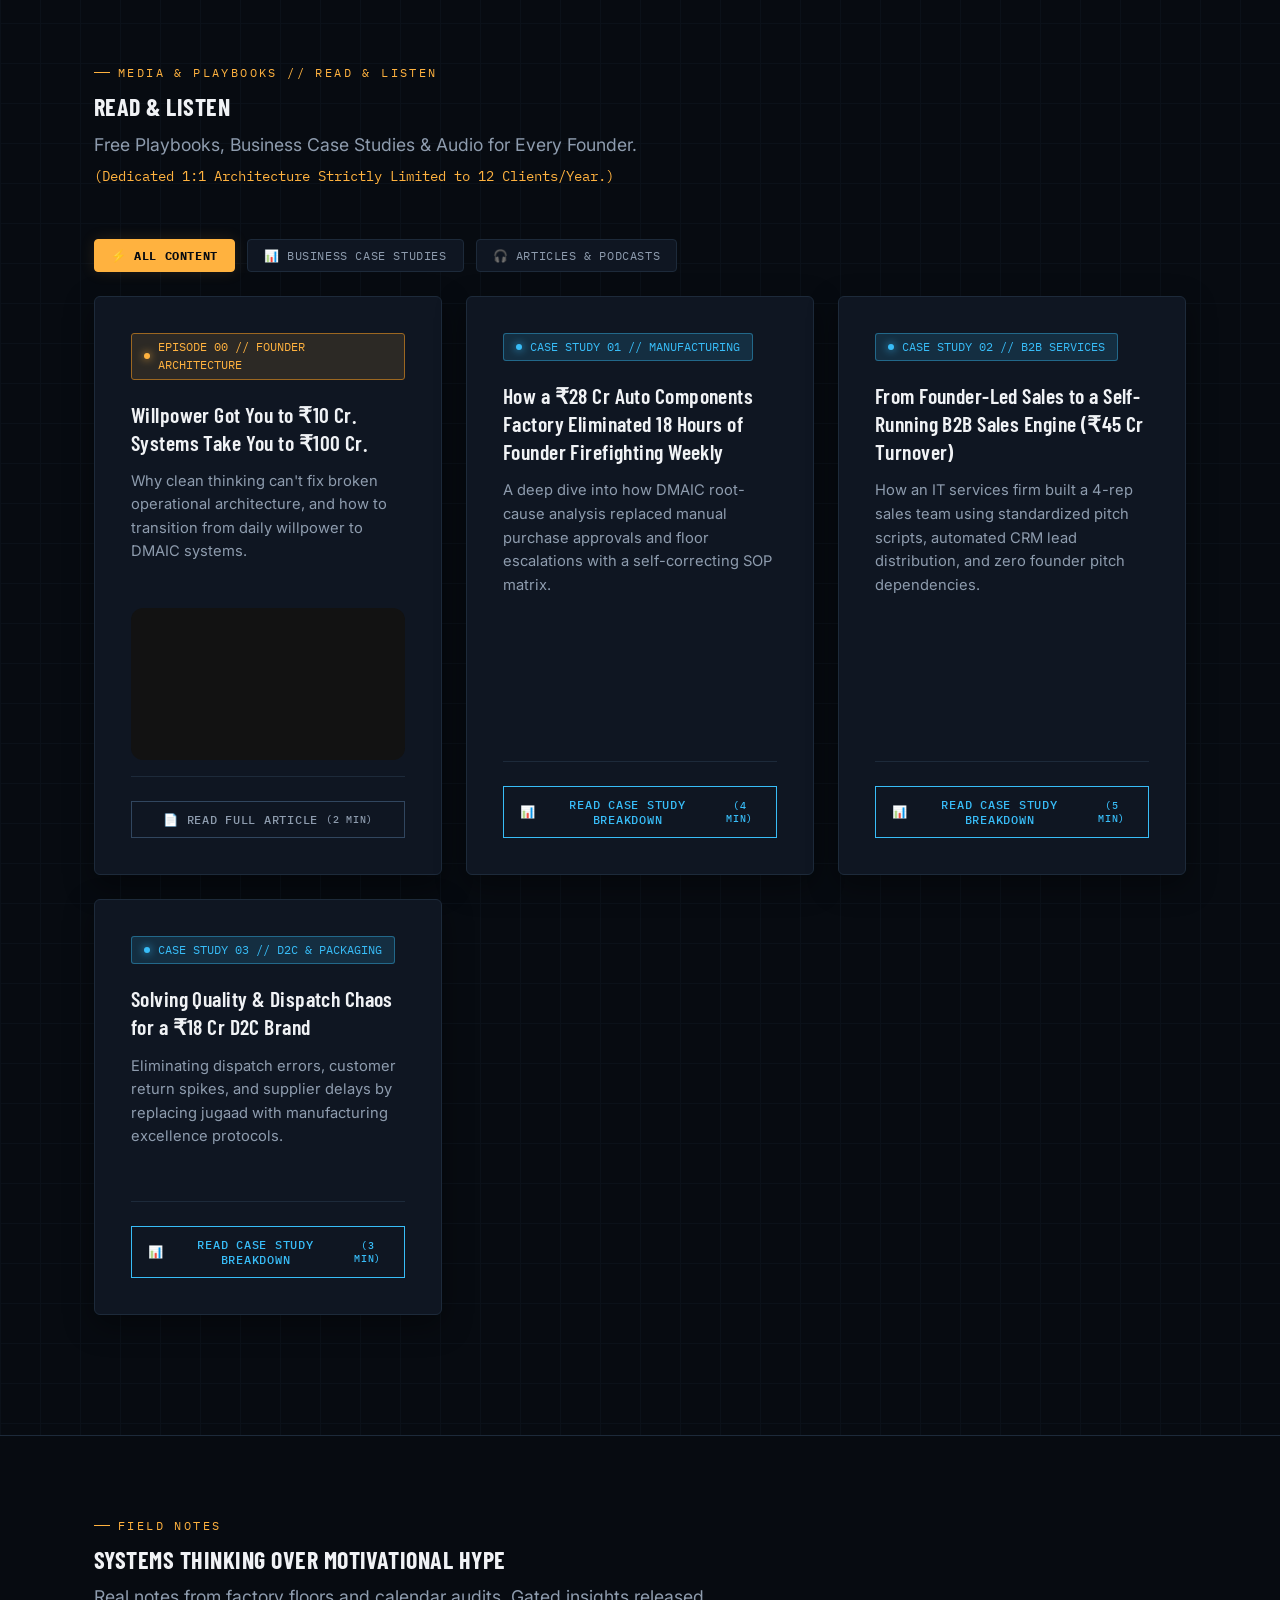
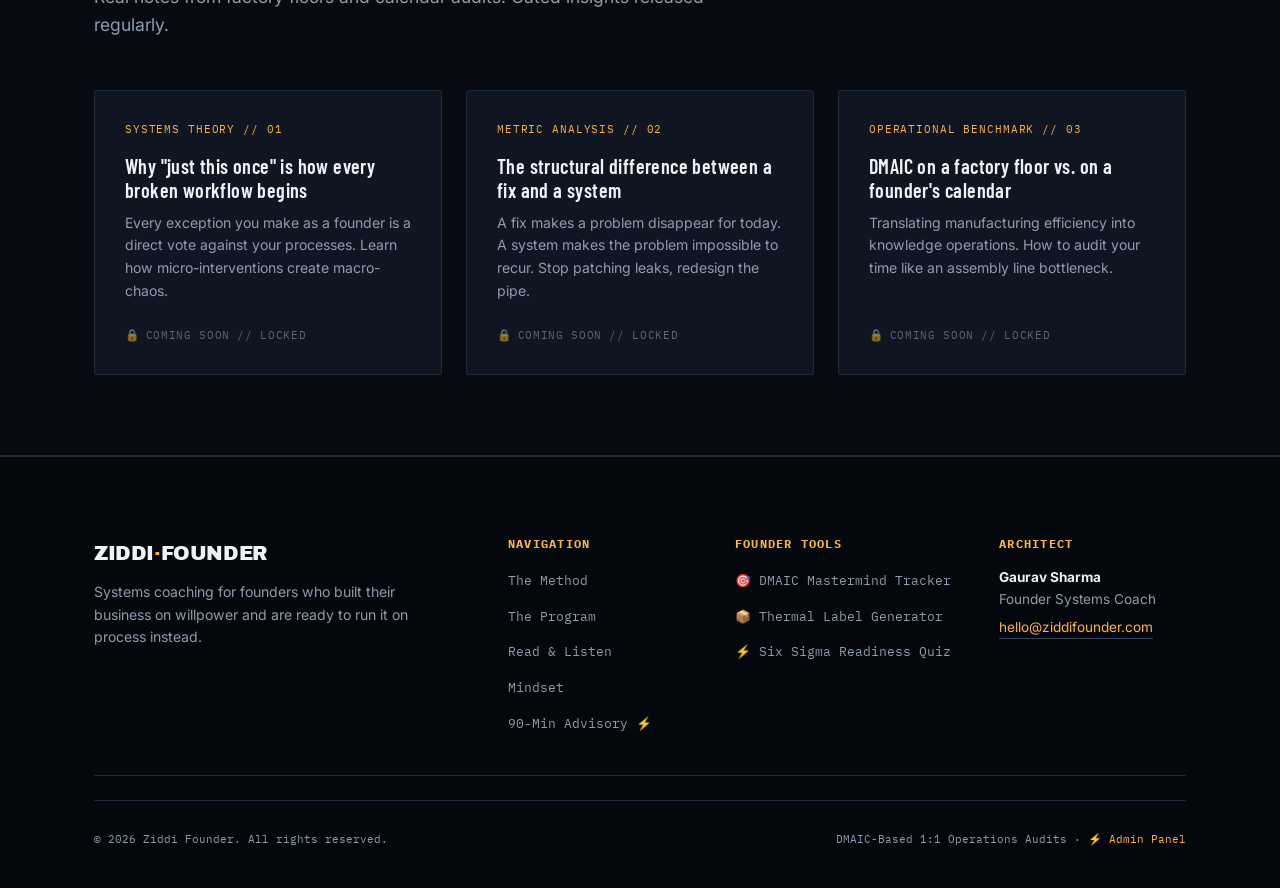
==== commit 18848dc4: "Add high-resolution Open Graph social preview banner og-image.png and WhatsApp share meta tags" ====
--- a/index.html
+++ b/index.html
@@ -14,6 +14,22 @@
   <link rel="preconnect" href="https://fonts.googleapis.com">
   <link rel="preconnect" href="https://fonts.gstatic.com" crossorigin>
   <link href="https://fonts.googleapis.com/css2?family=Archivo+Black&family=Barlow+Condensed:wght@600;700&family=IBM+Plex+Mono:wght@400;500;600&family=Inter:wght@300;400;500;600;700&display=swap" rel="stylesheet">
+  
+  <!-- Open Graph / WhatsApp / LinkedIn Social Preview Tags -->
+  <meta property="og:type" content="website">
+  <meta property="og:url" content="https://www.ziddifounder.com/">
+  <meta property="og:title" content="Ziddi Founder — Systems Architecture for ₹10–100 Cr Founders">
+  <meta property="og:description" content="Your zidd built this business. Now it's running you instead. Replace willpower with 1:1 Six Sigma process engineering & repeatable business systems.">
+  <meta property="og:image" content="https://www.ziddifounder.com/images/og-image.png">
+  <meta property="og:image:width" content="1200">
+  <meta property="og:image:height" content="630">
+
+  <!-- Twitter / X Card Tags -->
+  <meta name="twitter:card" content="summary_large_image">
+  <meta name="twitter:url" content="https://www.ziddifounder.com/">
+  <meta name="twitter:title" content="Ziddi Founder — Systems Architecture for ₹10–100 Cr Founders">
+  <meta name="twitter:description" content="Your zidd built this business. Now it's running you instead. Replace willpower with 1:1 Six Sigma process engineering.">
+  <meta name="twitter:image" content="https://www.ziddifounder.com/images/og-image.png">
   
   <!-- CSS Stylesheet -->
   <link rel="stylesheet" href="style.css">
